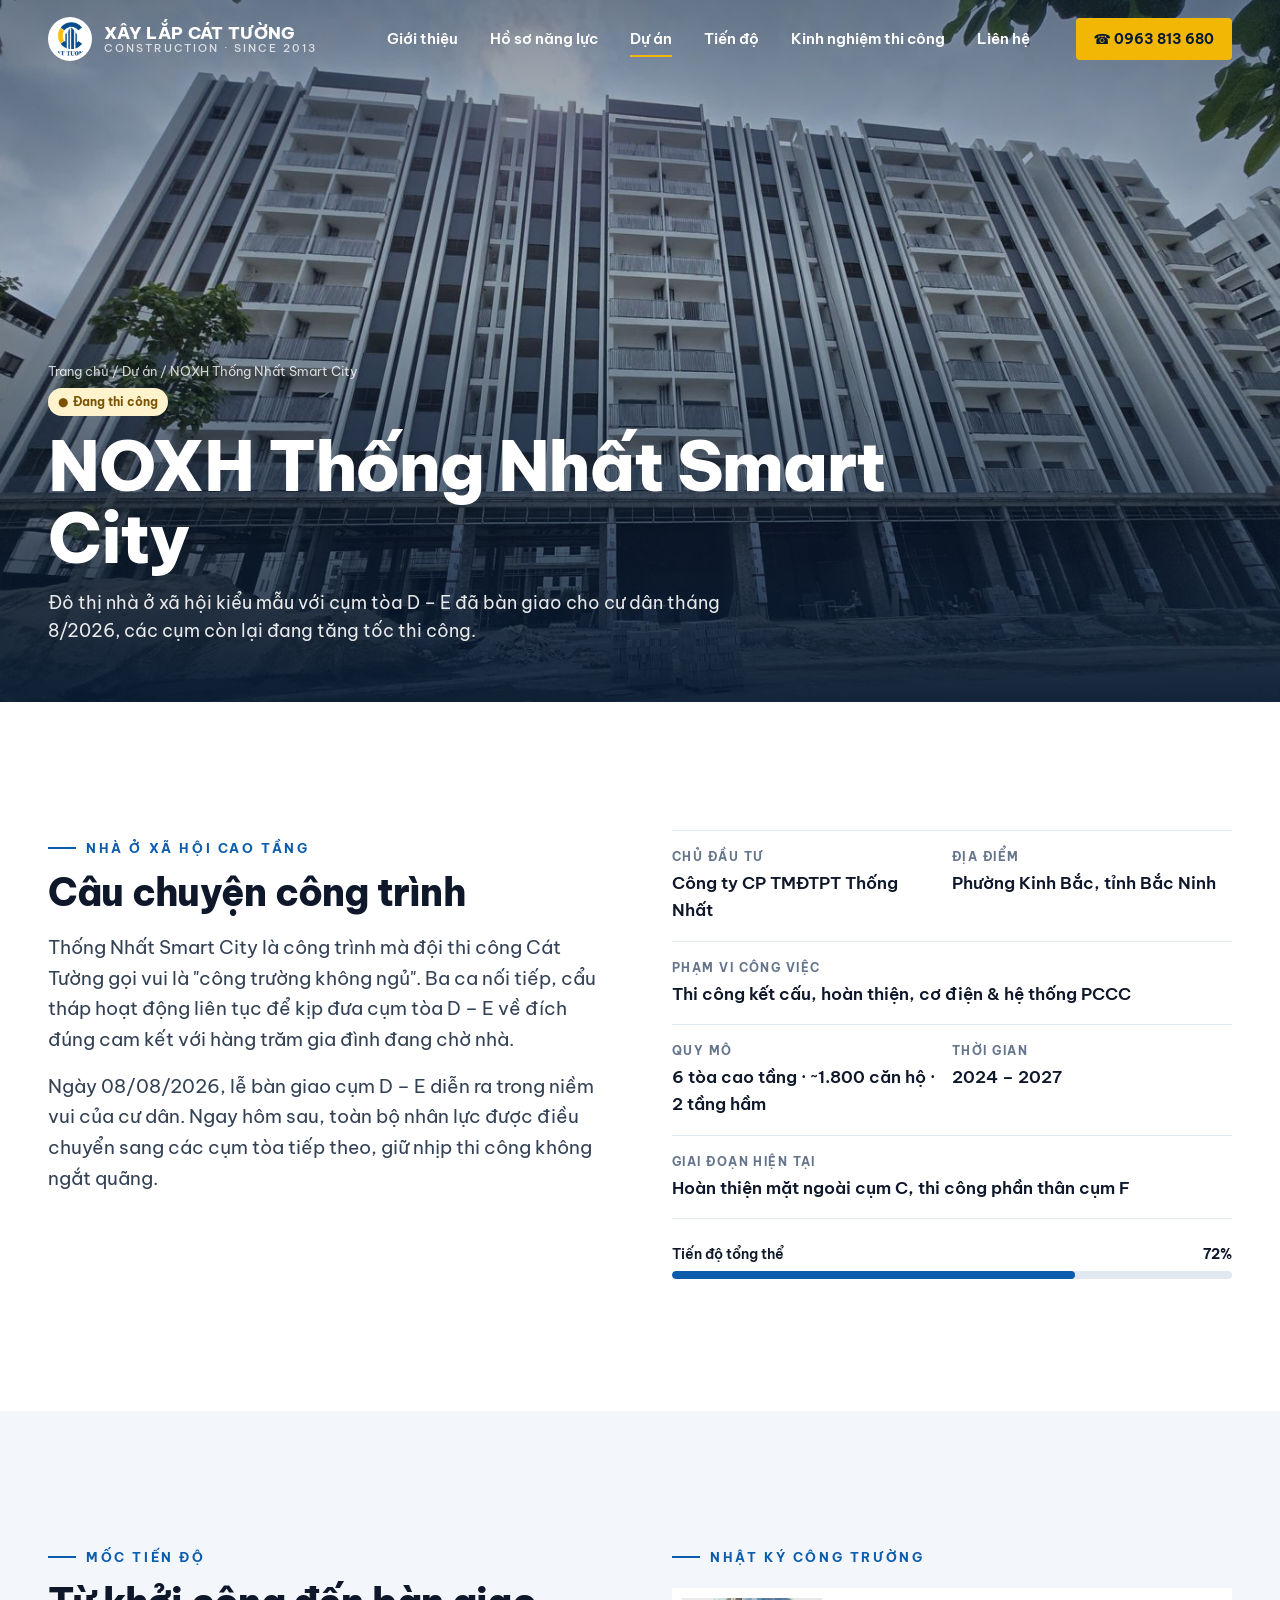
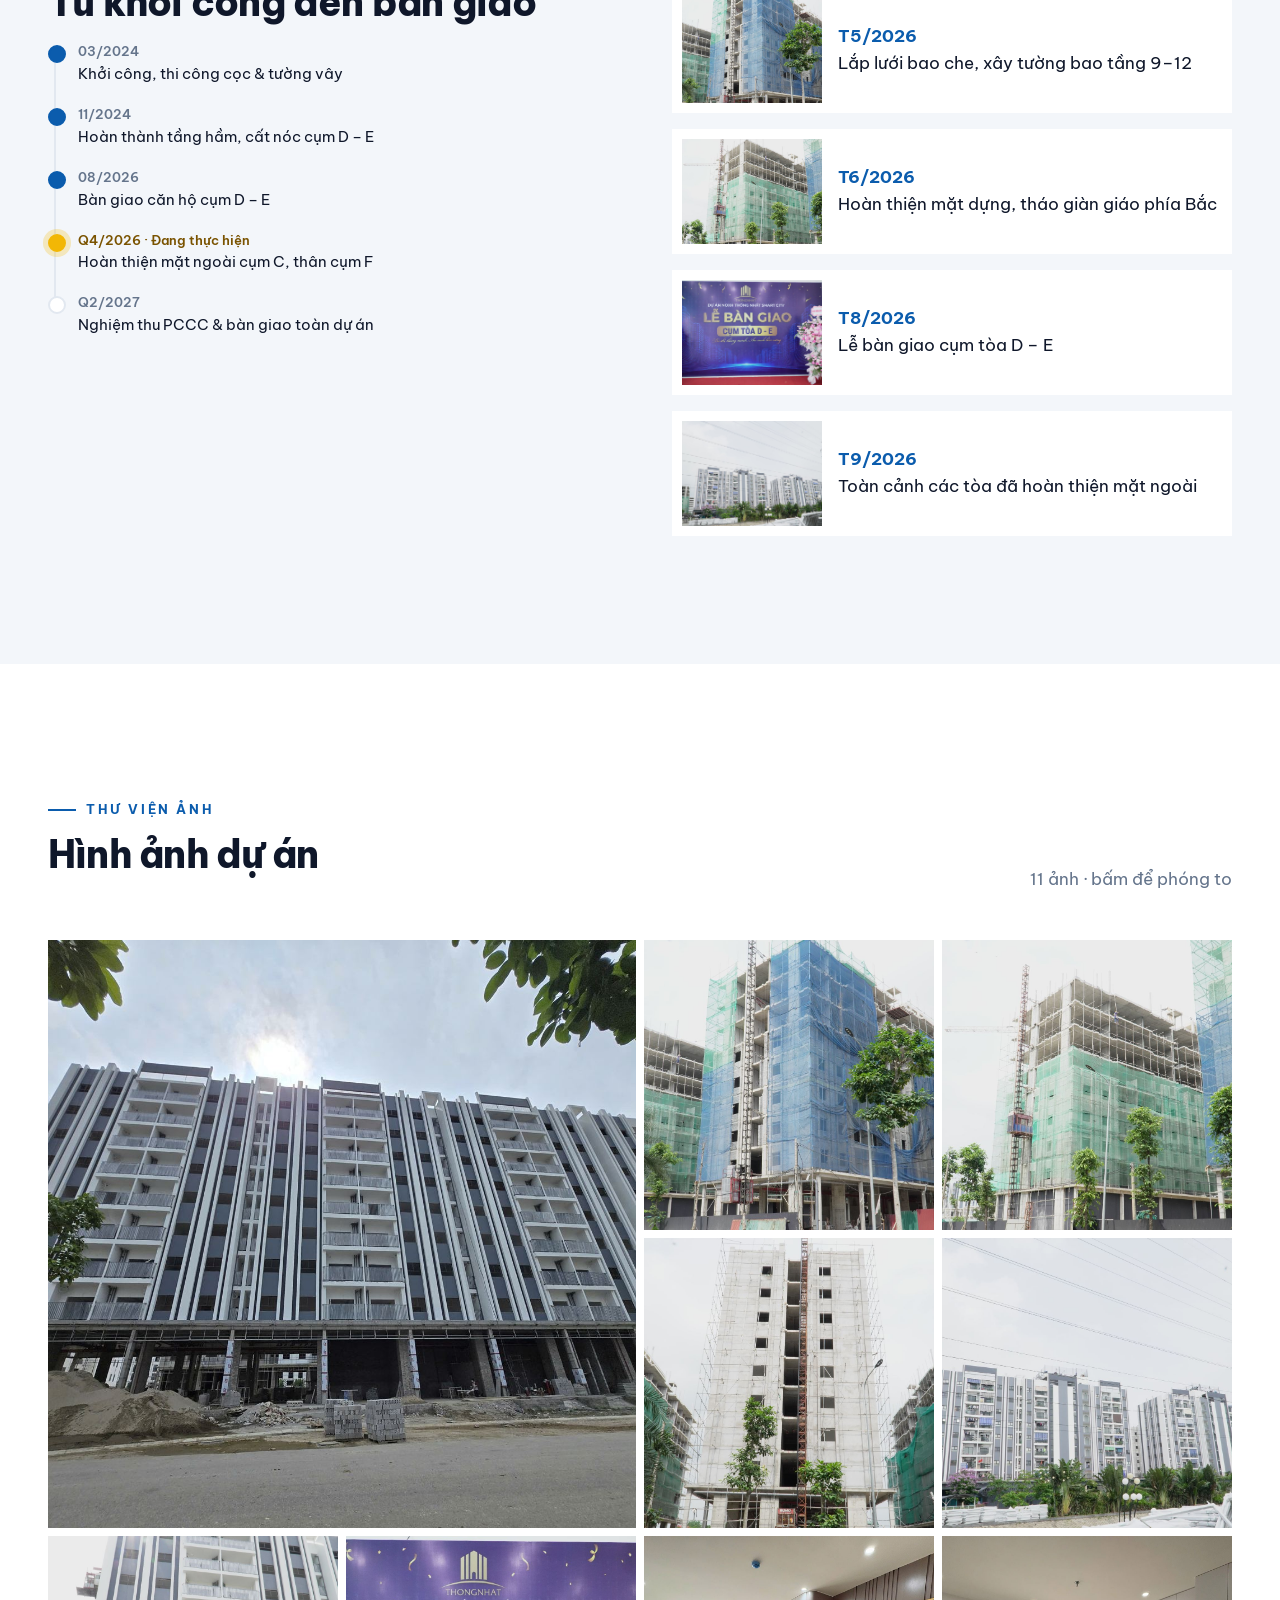
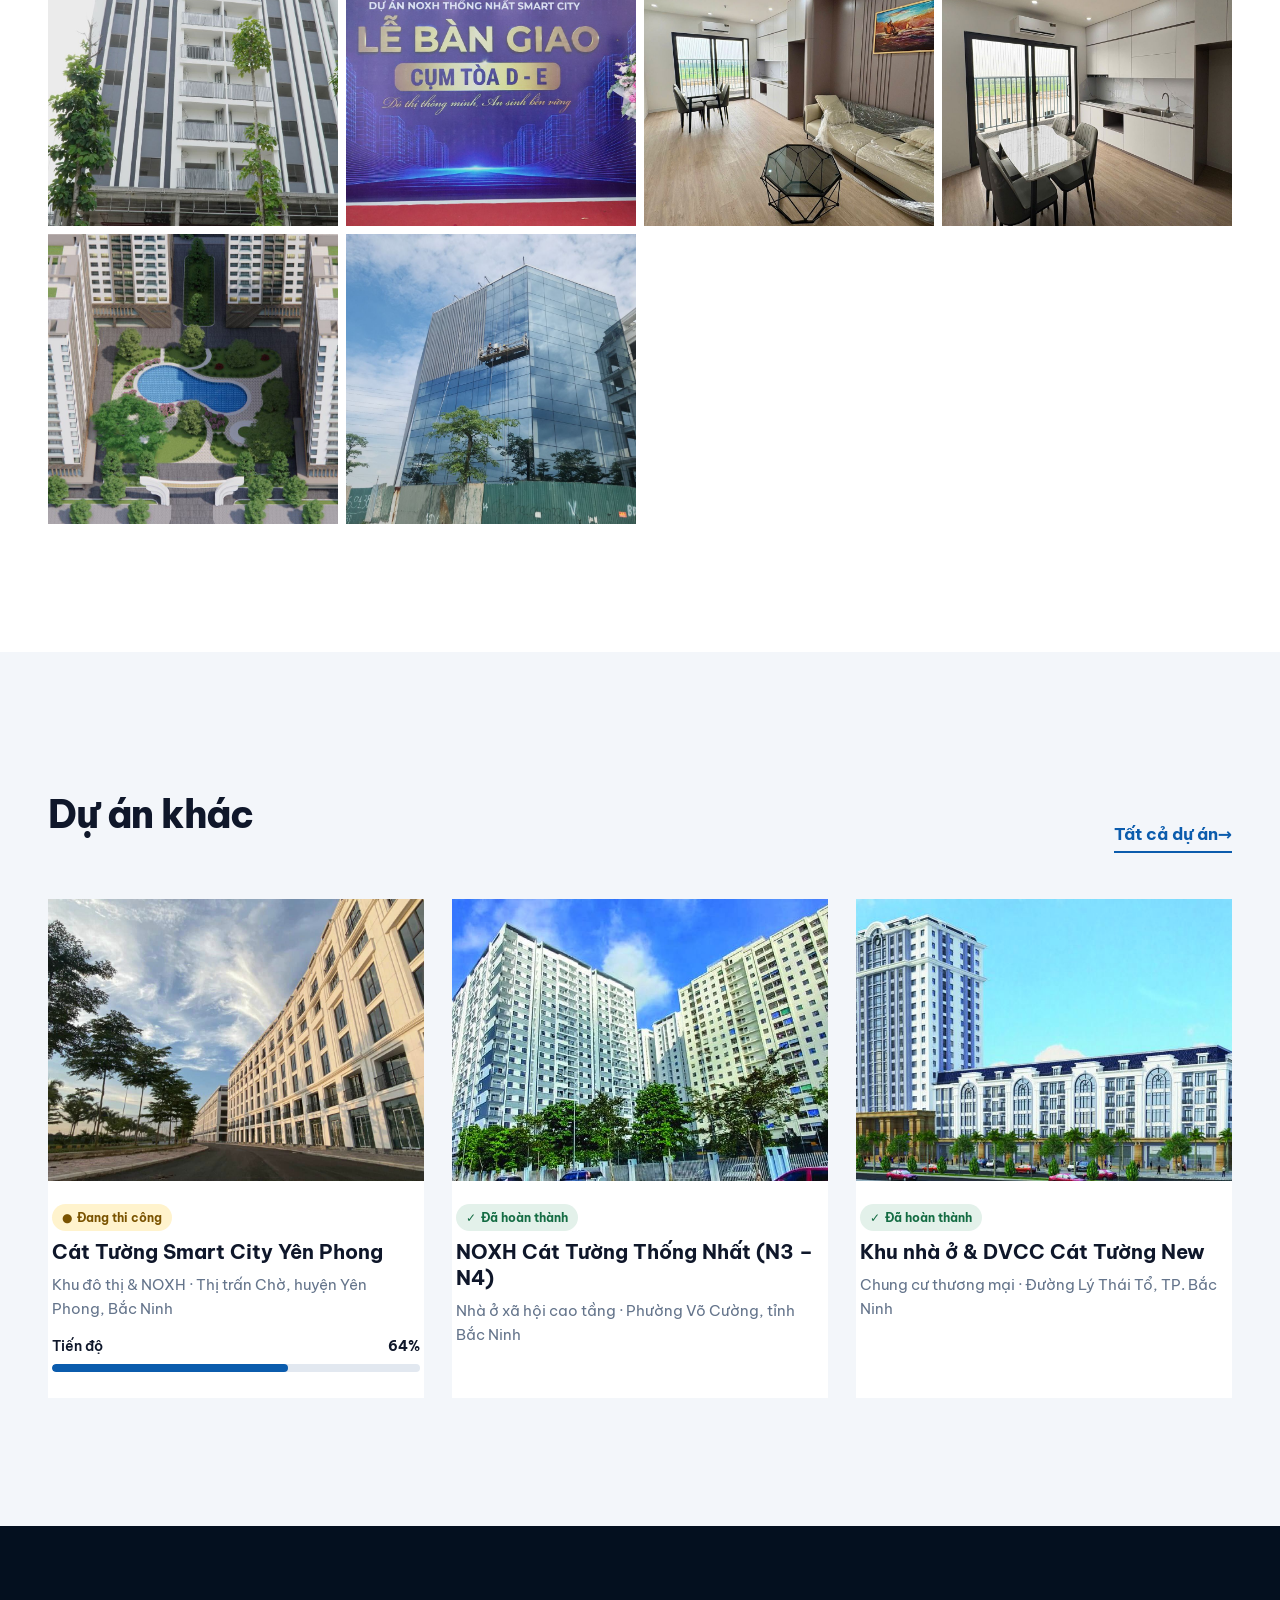
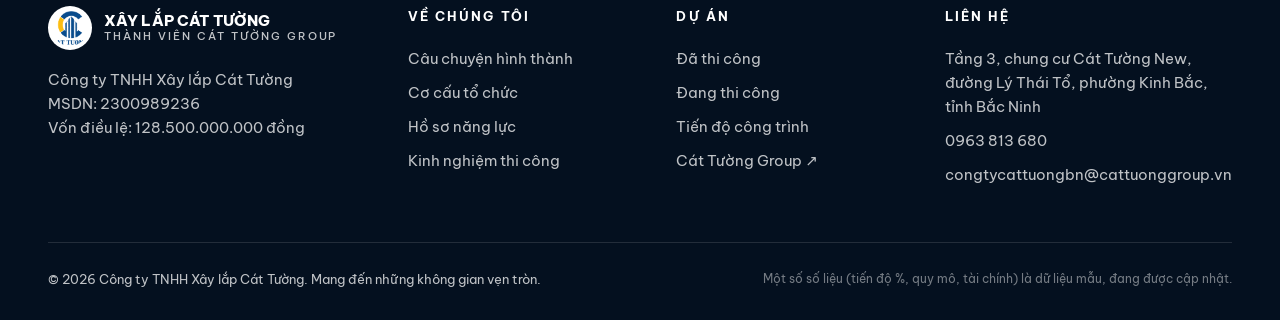
==== du-an-chi-tiet.html @ 7ea653e1 "Website Công ty TNHH Xây lắp Cát Tường – bản đầu (dữ liệu mẫu) Co-Authored-By: Claude Opus 5.5 <nore" ====
<!doctype html>
<html lang="vi">
<head>
<meta charset="utf-8"><meta name="viewport" content="width=device-width,initial-scale=1">
<title>Chi tiết dự án – Xây lắp Cát Tường</title>
<meta name="description" content="Thông tin chi tiết dự án do Công ty TNHH Xây lắp Cát Tường thi công.">
<link rel="icon" href="img/logo.png">
<link rel="preconnect" href="https://fonts.googleapis.com"><link rel="preconnect" href="https://fonts.gstatic.com" crossorigin>
<link href="https://fonts.googleapis.com/css2?family=Be+Vietnam+Pro:wght@400;500;600;700;800&display=swap" rel="stylesheet">
<link rel="stylesheet" href="assets/style.css">
</head>
<body data-page="du-an">
<main id="main"><div id="root"></div></main>
<script src="assets/data.js"></script>
<script src="assets/app.js"></script>
<script>
const id=new URLSearchParams(location.search).get('id'), P=CT.projects, p=P.find(x=>x.id===id)||P[0], I=ctImg, [sc,st]=ctStatus(p.status);
document.title=p.name+' – Xây lắp Cát Tường';
const msCls={done:'d',cur:'c',next:''};
const others=P.filter(x=>x.id!==p.id).slice(0,3);
document.getElementById('root').innerHTML=`
<section class="phero" style="min-height:78vh"><img src="${I(p.cover)}" alt="${p.name}"><div class="wrap">
  <div class="crumbs"><a href="index.html">Trang chủ</a> / <a href="du-an.html">Dự án</a> / ${p.name}</div>
  <span class="tag ${sc}">${st}</span>
  <h1>${p.name}</h1><p>${p.summary}</p></div></section>

<section class="sec"><div class="wrap grid2" style="align-items:start">
  <div class="rv">
    <span class="eyebrow" style="color:var(--blue)">${p.type}</span>
    <h2 class="h2" style="font-size:clamp(28px,3vw,42px)">Câu chuyện công trình</h2>
    ${p.story.map(s=>`<p class="lead" style="margin-bottom:16px">${s}</p>`).join('')}
  </div>
  <div class="rv">
    <dl class="facts">
      <div><dt>Chủ đầu tư</dt><dd>${p.owner}</dd></div>
      <div><dt>Địa điểm</dt><dd>${p.location}</dd></div>
      <div style="grid-column:1/-1"><dt>Phạm vi công việc</dt><dd>${p.scope}</dd></div>
      <div><dt>Quy mô</dt><dd>${p.scale}</dd></div>
      <div><dt>Thời gian</dt><dd>${p.time}</dd></div>
      <div style="grid-column:1/-1"><dt>Giai đoạn hiện tại</dt><dd>${p.phase}</dd></div>
    </dl>
    <div class="prog" style="margin-top:24px"><div class="prog-top"><span>Tiến độ tổng thể</span><b>${p.progress}%</b></div><div class="bar"><i data-w="${p.progress}"></i></div></div>
  </div>
</div></section>

<section class="sec soft"><div class="wrap grid2" style="align-items:start">
  <div class="rv"><span class="eyebrow" style="color:var(--blue)">Mốc tiến độ</span><h2 class="h2" style="font-size:clamp(28px,3vw,42px)">Từ khởi công đến bàn giao</h2>
    <ul class="ms">${p.milestones.map(([s,d,t])=>`<li class="${msCls[s]}"><b>${d}${s==='cur'?' · Đang thực hiện':''}</b>${t}</li>`).join('')}</ul></div>
  ${p.log?`<div class="rv"><span class="eyebrow" style="color:var(--blue)">Nhật ký công trường</span><div style="display:grid;gap:16px;margin-top:20px">${p.log.map(([d,im,t])=>`<a href="${I(im)}" data-lb="log" data-cap="${d} – ${t}" style="display:grid;grid-template-columns:140px 1fr;gap:16px;align-items:center;background:#fff;padding:10px"><img src="${I(im)}" alt="" loading="lazy" style="aspect-ratio:4/3;object-fit:cover"><span><b style="color:var(--blue)">${d}</b><br>${t}</span></a>`).join('')}</div></div>`:''}
</div></section>

<section class="sec"><div class="wrap">
  <div class="sec-head"><div><span class="eyebrow" style="color:var(--blue)">Thư viện ảnh</span><h2 class="h2" style="font-size:clamp(28px,3vw,42px)">Hình ảnh dự án</h2></div><span style="color:var(--muted)">${p.images.length} ảnh · bấm để phóng to</span></div>
  <div class="gal rv">${p.images.map((im,i)=>`<a class="${i===0?'w':''}" href="${I(im)}" data-lb="g" data-cap="${p.name}"><img src="${I(im)}" alt="" loading="lazy"></a>`).join('')}</div>
</div></section>

<section class="sec soft"><div class="wrap">
  <div class="sec-head"><h2 class="h2" style="font-size:clamp(28px,3vw,42px)">Dự án khác</h2><a class="link" href="du-an.html"><span class="arrow">Tất cả dự án</span></a></div>
  <div class="grid3">${others.map(ctCard).join('')}</div>
</div></section>`;
ctObserve();
</script>
</body>
</html>
---- assets/style.css ----
/* Cát Tường Xây lắp — giao diện tham khảo bố cục Bechtel */
:root{
  --navy:#071a33;--navy-2:#0c2a52;--blue:#0b5cad;--sky:#1d9bd1;--accent:#f2b705;
  --ink:#0f172a;--ink-2:#334155;--muted:#64748b;--line:#e2e8f0;--paper:#ffffff;--soft:#f3f6fa;
  --radius:4px;--max:1280px;--gut:clamp(16px,4vw,48px);
  --font:'Be Vietnam Pro',system-ui,-apple-system,'Segoe UI',Roboto,sans-serif;
}
*{box-sizing:border-box;margin:0;padding:0}
html{scroll-behavior:smooth}
body{font-family:var(--font);color:var(--ink);background:var(--paper);line-height:1.6;font-size:17px;-webkit-font-smoothing:antialiased;overflow-x:hidden}
img{max-width:100%;display:block}
a{color:inherit;text-decoration:none}
button{font:inherit;cursor:pointer;border:0;background:none;color:inherit}
.wrap{max-width:var(--max);margin:0 auto;padding:0 var(--gut)}
.skip{position:absolute;left:-999px;top:8px;background:var(--accent);padding:8px 14px;z-index:999}
.skip:focus{left:8px}

/* ---------- header ---------- */
.hdr{position:fixed;inset:0 0 auto 0;z-index:100;transition:background .3s,box-shadow .3s;color:#fff}
.hdr.solid,.hdr.light{background:var(--navy);box-shadow:0 2px 20px rgba(0,0,0,.25)}
.hdr-in{display:flex;align-items:center;gap:32px;height:78px}
.brand{display:flex;align-items:center;gap:12px;font-weight:800;letter-spacing:.02em;line-height:1.1}
.brand img{width:44px;height:44px;object-fit:contain;background:#fff;border-radius:50%;padding:4px}
.brand small{display:block;font-weight:500;font-size:11px;letter-spacing:.18em;opacity:.75;text-transform:uppercase}
.nav{display:flex;gap:4px;margin-left:auto;align-items:center}
.nav>li{list-style:none;position:relative}
.nav>li>a{display:block;padding:26px 14px;font-weight:600;font-size:15px;position:relative}
.nav>li>a::after{content:"";position:absolute;left:14px;right:14px;bottom:20px;height:2px;background:var(--accent);transform:scaleX(0);transition:transform .25s;transform-origin:left}
.nav>li:hover>a::after,.nav>li>a.on::after{transform:scaleX(1)}
.mega{position:absolute;top:100%;left:50%;transform:translateX(-50%) translateY(8px);width:560px;background:#fff;color:var(--ink);display:grid;grid-template-columns:200px 1fr;opacity:0;visibility:hidden;transition:.25s;box-shadow:0 20px 50px rgba(0,0,0,.25)}
.nav>li:hover .mega,.nav>li:focus-within .mega{opacity:1;visibility:visible;transform:translateX(-50%)}
.mega img{width:100%;height:100%;object-fit:cover;min-height:220px}
.mega ul{list-style:none;padding:22px 26px}
.mega li a{display:block;padding:8px 0;border-bottom:1px solid var(--line);font-size:15px;font-weight:500}
.mega li a:hover{color:var(--blue);padding-left:6px;transition:.2s}
.mega h4{font-size:12px;letter-spacing:.14em;text-transform:uppercase;color:var(--muted);margin-bottom:6px}
.hdr .cta{background:var(--accent);color:var(--navy);padding:10px 18px;font-weight:700;font-size:14px;border-radius:var(--radius)}
.burger{display:none;margin-left:auto;width:44px;height:44px;position:relative}
.burger span{position:absolute;left:10px;right:10px;height:2px;background:#fff;transition:.3s}
.burger span:nth-child(1){top:15px}.burger span:nth-child(2){top:21px}.burger span:nth-child(3){top:27px}
.menu-open .burger span:nth-child(1){top:21px;transform:rotate(45deg)}
.menu-open .burger span:nth-child(2){opacity:0}
.menu-open .burger span:nth-child(3){top:21px;transform:rotate(-45deg)}
@media (max-width:1040px){
  .burger{display:block}.hdr .cta{display:none}
  .nav{position:fixed;inset:78px 0 0 0;background:var(--navy);flex-direction:column;align-items:stretch;padding:12px var(--gut) 40px;overflow:auto;transform:translateX(100%);transition:transform .35s}
  .menu-open .nav{transform:none}
  .nav>li>a{padding:16px 0;font-size:20px;border-bottom:1px solid rgba(255,255,255,.12)}
  .nav>li>a::after{display:none}
  .mega{display:none}
}

/* ---------- hero ---------- */
.hero{position:relative;min-height:100svh;color:#fff;display:flex;align-items:flex-end;overflow:hidden;background:var(--navy)}
.hero-bg{position:absolute;inset:0}
.hero-bg img{width:100%;height:100%;object-fit:cover;animation:kb 26s ease-in-out infinite alternate}
@keyframes kb{from{transform:scale(1.02)}to{transform:scale(1.14) translate(-1.5%,-1%)}}
.hero::before{content:"";position:absolute;inset:0;z-index:1;background:linear-gradient(180deg,rgba(7,26,51,.55) 0%,rgba(7,26,51,.1) 35%,rgba(7,26,51,.85) 100%)}
@media (max-width:820px){.hero::before{background:linear-gradient(180deg,rgba(7,26,51,.7),rgba(7,26,51,.75) 40%,rgba(7,26,51,.95))}.cta-band::before{background:rgba(7,26,51,.85)}}
.hero-in{position:relative;z-index:2;padding-bottom:clamp(40px,8vh,90px);width:100%}
.eyebrow{font-size:13px;font-weight:700;letter-spacing:.2em;text-transform:uppercase;color:var(--accent);display:inline-flex;align-items:center;gap:10px}
.eyebrow::before{content:"";width:28px;height:2px;background:currentColor}
.hero h1{font-size:clamp(38px,6.4vw,92px);line-height:1.02;font-weight:800;letter-spacing:-.02em;max-width:15ch;margin:18px 0 22px}
.hero p.lead{font-size:clamp(17px,1.6vw,21px);max-width:58ch;opacity:.92}
.btns{display:flex;gap:14px;flex-wrap:wrap;margin-top:30px}
.btn{display:inline-flex;align-items:center;gap:10px;padding:15px 26px;font-weight:700;font-size:15px;border-radius:var(--radius);transition:.25s;border:2px solid transparent}
.btn-p{background:var(--accent);color:var(--navy)}
.btn-p:hover{background:#fff}
.btn-o{border-color:rgba(255,255,255,.7);color:#fff}
.btn-o:hover{background:#fff;color:var(--navy)}
.btn-d{background:var(--navy);color:#fff}
.btn-d:hover{background:var(--blue)}
.arrow::after{content:"→";transition:transform .25s}
.btn:hover .arrow::after,a:hover>.arrow::after{transform:translateX(4px)}
.hero-news{display:grid;grid-template-columns:repeat(3,1fr);gap:1px;margin-top:clamp(36px,6vh,70px);background:rgba(255,255,255,.18)}
.hero-news a{background:rgba(7,26,51,.55);backdrop-filter:blur(6px);padding:18px 22px;display:block;transition:.25s}
.hero-news a:hover{background:rgba(11,92,173,.85)}
.hero-news small{font-size:12px;letter-spacing:.12em;text-transform:uppercase;color:var(--accent);font-weight:700}
.hero-news span{display:block;font-weight:600;margin-top:6px;line-height:1.35}
@media (max-width:820px){.hero-news{grid-template-columns:1fr}.hero-news a:nth-child(n+2){display:none}}

/* page hero (inner pages) */
.phero{position:relative;color:#fff;min-height:62vh;display:flex;align-items:flex-end;background:var(--navy);overflow:hidden}
.phero img{position:absolute;inset:0;width:100%;height:100%;object-fit:cover}
.phero::before{content:"";position:absolute;inset:0;z-index:1;background:linear-gradient(180deg,rgba(7,26,51,.5),rgba(7,26,51,.15) 40%,rgba(7,26,51,.9))}
.phero .wrap{position:relative;z-index:2;padding-top:120px;padding-bottom:56px;width:100%}
.phero h1{font-size:clamp(36px,5.4vw,76px);line-height:1.05;font-weight:800;letter-spacing:-.02em;margin:14px 0;max-width:18ch}
.phero p{max-width:62ch;font-size:clamp(16px,1.4vw,19px);opacity:.9}
.crumbs{font-size:13px;opacity:.8;margin-bottom:6px}.crumbs a:hover{text-decoration:underline}

/* ---------- sections ---------- */
.sec{padding:clamp(64px,10vw,130px) 0}
.sec.soft{background:var(--soft)}
.sec.dark{background:var(--navy);color:#fff}
.sec.blue{background:var(--blue);color:#fff}
.h2{font-size:clamp(30px,4vw,56px);line-height:1.08;font-weight:800;letter-spacing:-.02em;margin:14px 0 18px;max-width:20ch}
.h3{font-size:clamp(22px,2.2vw,30px);font-weight:700;line-height:1.2;margin-bottom:12px}
.lead{font-size:clamp(17px,1.5vw,20px);color:var(--ink-2);max-width:65ch}
.dark .lead,.blue .lead{color:rgba(255,255,255,.85)}
.sec-head{display:flex;justify-content:space-between;align-items:flex-end;gap:30px;margin-bottom:46px;flex-wrap:wrap}
.link{font-weight:700;color:var(--blue);display:inline-flex;gap:8px;align-items:center;border-bottom:2px solid currentColor;padding-bottom:3px}
.dark .link,.blue .link{color:var(--accent)}
.grid2{display:grid;grid-template-columns:1fr 1fr;gap:clamp(30px,5vw,80px);align-items:center}
.grid3{display:grid;grid-template-columns:repeat(3,1fr);gap:28px}
.grid4{display:grid;grid-template-columns:repeat(4,1fr);gap:24px}
@media (max-width:900px){.grid2,.grid3{grid-template-columns:1fr}.grid4{grid-template-columns:1fr 1fr}}
@media (max-width:520px){.grid4{grid-template-columns:1fr}}

/* statement band */
.statement{font-size:clamp(28px,4.4vw,64px);font-weight:800;line-height:1.08;letter-spacing:-.02em;max-width:22ch}
.statement em{font-style:normal;color:var(--accent)}

/* stats */
.stats{display:grid;grid-template-columns:repeat(5,1fr);border-top:1px solid rgba(255,255,255,.2);margin-top:60px}
.stat{padding:28px 20px 0 0;border-right:1px solid rgba(255,255,255,.2)}
.stat:last-child{border-right:0}
.stat b{display:block;font-size:clamp(34px,4vw,58px);font-weight:800;line-height:1;letter-spacing:-.02em}
.stat b sup{font-size:.45em;color:var(--accent);margin-left:2px}
.stat>span{display:block;margin-top:10px;font-size:14px;opacity:.8;max-width:20ch}
.sec:not(.dark):not(.blue) .stats{border-color:var(--line)}
.sec:not(.dark):not(.blue) .stat{border-color:var(--line)}
@media (max-width:900px){.stats{grid-template-columns:1fr 1fr}.stat{border-right:0;border-bottom:1px solid rgba(255,255,255,.15);padding-bottom:22px}}

/* cards */
.card{display:block;background:#fff;position:relative;overflow:hidden;group:1}
.card .ph{aspect-ratio:4/3;overflow:hidden;background:#dfe6ee}
.card .ph img{width:100%;height:100%;object-fit:cover;transition:transform .7s}
.card:hover .ph img{transform:scale(1.06)}
.card .bd{padding:22px 4px}
.card small{font-size:12px;letter-spacing:.14em;text-transform:uppercase;color:var(--blue);font-weight:700}
.card h3{font-size:20px;line-height:1.3;margin:8px 0;font-weight:700}
.card p{color:var(--muted);font-size:15px}
.tag{display:inline-block;font-size:12px;font-weight:700;padding:4px 10px;border-radius:999px;background:var(--soft);color:var(--ink-2)}
.tag.done{background:#e3f1ea;color:#146c43}
.tag.run{background:#fff3cd;color:#7a5300}
.tag.plan{background:#e6eefb;color:#1d4f91}
.tag::before{margin-right:5px}
.tag.done::before{content:"✓"}.tag.run::before{content:"●"}.tag.plan::before{content:"◷"}

/* featured posts (bechtel style) */
.posts{display:grid;grid-template-columns:2fr 1fr 1fr;grid-template-rows:auto auto;gap:24px}
.posts .card:first-child{grid-row:span 2}
.posts .card:first-child .ph{aspect-ratio:auto;height:calc(100% - 150px);min-height:340px}
.posts .card:first-child h3{font-size:clamp(22px,2.4vw,32px)}
@media (max-width:900px){.posts{grid-template-columns:1fr}.posts .card:first-child{grid-row:auto}.posts .card:first-child .ph{height:auto;aspect-ratio:4/3;min-height:0}}

/* services tiles */
.tiles{display:grid;grid-template-columns:repeat(4,1fr);gap:2px;background:var(--navy)}
.tile{position:relative;aspect-ratio:3/4;overflow:hidden;color:#fff;display:flex;align-items:flex-end}
.tile img{position:absolute;inset:0;width:100%;height:100%;object-fit:cover;transition:transform .8s}
.tile::before{content:"";position:absolute;inset:0;z-index:1;background:linear-gradient(180deg,transparent 30%,rgba(7,26,51,.92))}
.tile:hover img{transform:scale(1.08)}
.tile .t{position:relative;z-index:2;padding:26px}
.tile .n{font-size:13px;color:var(--accent);font-weight:700;letter-spacing:.14em}
.tile h3{font-size:22px;line-height:1.2;margin:6px 0 8px}
.tile p{font-size:14px;opacity:0;max-height:0;transition:.4s;overflow:hidden}
.tile:hover p{opacity:.9;max-height:120px}
@media (max-width:900px){.tiles{grid-template-columns:1fr 1fr}.tile p{opacity:.9;max-height:none}}
@media (max-width:520px){.tiles{grid-template-columns:1fr}.tile{aspect-ratio:4/3}}

/* carousel */
.car{position:relative}
.car-track{display:flex;gap:24px;overflow-x:auto;scroll-snap-type:x mandatory;scrollbar-width:none;padding-bottom:6px}
.car-track::-webkit-scrollbar{display:none}
.car-track>*{flex:0 0 min(420px,82vw);scroll-snap-align:start}
.car-ctl{display:flex;align-items:center;gap:16px}
.car-ctl button{width:48px;height:48px;border:1px solid currentColor;border-radius:50%;font-size:20px;transition:.2s}
.car-ctl button:hover{background:var(--accent);border-color:var(--accent);color:var(--navy)}
.car-count{font-variant-numeric:tabular-nums;font-weight:700;letter-spacing:.06em;min-width:90px}
.dark .card{background:transparent;color:#fff}
.dark .card p{color:rgba(255,255,255,.7)}
.dark .card small{color:var(--accent)}

/* timeline (legacy) */
.tl-years{display:flex;gap:6px;flex-wrap:wrap;margin-bottom:34px;border-bottom:1px solid rgba(255,255,255,.2)}
.tl-years button{padding:12px 18px;font-weight:700;font-size:18px;opacity:.55;border-bottom:3px solid transparent;margin-bottom:-1px}
.tl-years button.on{opacity:1;border-color:var(--accent);color:var(--accent)}
.tl-pane{display:none;grid-template-columns:1.1fr 1fr;gap:50px;align-items:center}
.tl-pane.on{display:grid;animation:fade .5s}
.tl-pane img{width:100%;aspect-ratio:16/10;object-fit:cover}
.tl-pane .yr{font-size:clamp(60px,9vw,130px);font-weight:800;line-height:.9;color:transparent;-webkit-text-stroke:2px var(--accent)}
@keyframes fade{from{opacity:0;transform:translateY(12px)}to{opacity:1;transform:none}}
@media (max-width:900px){.tl-pane{grid-template-columns:1fr;gap:24px}}

/* progress */
.prog{margin:14px 0 4px}
.prog-top{display:flex;justify-content:space-between;font-size:14px;font-weight:600;margin-bottom:6px}
.prog-top b{font-variant-numeric:tabular-nums}
.bar{height:8px;background:var(--line);border-radius:4px;overflow:hidden}
.bar i{display:block;height:100%;width:0;background:var(--blue);border-radius:4px;transition:width 1.4s cubic-bezier(.2,.8,.2,1)}
.dark .bar{background:rgba(255,255,255,.18)}.dark .bar i{background:var(--accent)}
.pcard{display:grid;grid-template-columns:300px 1fr;gap:0;background:#fff;border:1px solid var(--line);margin-bottom:26px;overflow:hidden}
.pcard>img{width:100%;height:100%;object-fit:cover;min-height:240px}
.pcard .bd{padding:26px 30px}
@media (max-width:760px){.pcard{grid-template-columns:1fr}}

/* story chapters */
.chap{display:grid;grid-template-columns:220px 1fr;gap:clamp(24px,5vw,70px);padding:clamp(50px,7vw,90px) 0;border-top:1px solid var(--line)}
.chap .side{position:sticky;top:110px;align-self:start}
.chap .side .yr{font-size:clamp(54px,6vw,88px);font-weight:800;line-height:.9;color:var(--blue);letter-spacing:-.03em}
.chap .side .no{font-size:13px;font-weight:700;letter-spacing:.18em;text-transform:uppercase;color:var(--muted)}
.chap h2{font-size:clamp(26px,3vw,42px);line-height:1.15;font-weight:800;letter-spacing:-.01em;margin-bottom:20px}
.chap p{color:var(--ink-2);margin-bottom:16px;max-width:68ch}
.chap .dropcap::first-letter{float:left;font-size:4.2em;line-height:.85;font-weight:800;color:var(--blue);margin:6px 12px 0 0}
.chap figure{margin:30px 0}
.chap figure img{width:100%;max-height:560px;object-fit:cover}
.chap figcaption{font-size:14px;color:var(--muted);margin-top:10px;padding-left:12px;border-left:3px solid var(--accent)}
.duo{display:grid;grid-template-columns:1fr 1fr;gap:12px}
.duo img{aspect-ratio:4/3;object-fit:cover;width:100%}
blockquote.q{font-size:clamp(20px,2.2vw,28px);font-weight:600;line-height:1.4;border-left:4px solid var(--accent);padding:6px 0 6px 24px;margin:28px 0;color:var(--navy)}
blockquote.q cite{display:block;font-size:14px;font-style:normal;color:var(--muted);margin-top:10px;font-weight:500}
@media (max-width:820px){.chap{grid-template-columns:1fr}.chap .side{position:static}.duo{grid-template-columns:1fr}}

/* org chart */
.org{display:flex;flex-direction:column;align-items:center;gap:0}
.org .node{background:#fff;border:1px solid var(--line);border-top:4px solid var(--blue);padding:16px 18px;text-align:center;max-width:300px;box-shadow:0 6px 18px rgba(15,23,42,.06)}
.org .node b{display:block;font-size:15px;letter-spacing:.04em;text-transform:uppercase}
.org .node span{display:block;font-size:13px;color:var(--muted);margin-top:6px;line-height:1.45}
.org .node.top{border-top-color:var(--accent);background:var(--navy);color:#fff}
.org .node.top span{color:rgba(255,255,255,.75)}
.org .vl{width:2px;height:28px;background:var(--line)}
.org .row{display:grid;grid-template-columns:repeat(4,1fr);gap:16px;position:relative;padding-top:28px;width:100%}
.org .row::before{content:"";position:absolute;top:0;left:12.5%;right:12.5%;height:2px;background:var(--line)}
.org .row .node{max-width:none;position:relative}
.org .row .node::before{content:"";position:absolute;top:-30px;left:50%;width:2px;height:26px;background:var(--line)}
.org .row2{grid-template-columns:repeat(2,1fr);max-width:560px}
.org .row2::before{left:25%;right:25%}
@media (max-width:820px){.org .row{grid-template-columns:1fr 1fr}.org .row::before{display:none}.org .row .node::before{display:none}}

/* tables */
.tbl-wrap{overflow-x:auto;border:1px solid var(--line);background:#fff}
table.tbl{width:100%;border-collapse:collapse;font-size:15px;min-width:720px}
.tbl th{background:var(--navy);color:#fff;text-align:left;font-weight:600;padding:14px 16px;font-size:13px;letter-spacing:.04em;text-transform:uppercase;position:sticky;top:0}
.tbl td{padding:13px 16px;border-bottom:1px solid var(--line);vertical-align:top}
.tbl tr:nth-child(even) td{background:#fafbfd}
.tbl tr:hover td{background:#eef5fc}
.tbl .num{text-align:right;font-variant-numeric:tabular-nums}

/* tabs / subnav */
.subnav{position:sticky;top:78px;z-index:50;background:#fff;border-bottom:1px solid var(--line)}
.subnav .wrap{display:flex;gap:4px;overflow-x:auto;scrollbar-width:none}
.subnav a{padding:18px 16px;font-weight:600;font-size:15px;white-space:nowrap;color:var(--muted);border-bottom:3px solid transparent}
.subnav a.on,.subnav a:hover{color:var(--navy);border-color:var(--accent)}

/* docs */
.docs{display:grid;grid-template-columns:repeat(4,1fr);gap:20px}
.doc{background:#fff;border:1px solid var(--line);padding:14px;cursor:zoom-in;transition:.25s}
.doc:hover{box-shadow:0 14px 30px rgba(15,23,42,.12);transform:translateY(-4px)}
.doc img{aspect-ratio:3/4;object-fit:cover;object-position:top;width:100%;background:#f6f6f6}
.doc b{display:block;font-size:15px;margin-top:12px;line-height:1.35}
.doc span{font-size:13px;color:var(--muted)}
@media (max-width:900px){.docs{grid-template-columns:1fr 1fr}}

/* filter chips */
.chips{display:flex;gap:10px;flex-wrap:wrap;margin-bottom:36px}
.chip{padding:10px 18px;border:1px solid var(--line);border-radius:999px;font-weight:600;font-size:14px;background:#fff;transition:.2s}
.chip.on,.chip:hover{background:var(--navy);color:#fff;border-color:var(--navy)}
.chip i{font-style:normal;opacity:.6;margin-left:6px}

/* steps */
.steps{counter-reset:s;display:grid;grid-template-columns:repeat(4,1fr);gap:2px;background:var(--line);border:1px solid var(--line)}
.step{background:#fff;padding:28px 24px;position:relative;counter-increment:s}
.step::before{content:counter(s,decimal-leading-zero);font-size:44px;font-weight:800;color:var(--soft);-webkit-text-stroke:1px var(--blue);line-height:1;display:block;margin-bottom:14px}
.step h3{font-size:18px;margin-bottom:8px}
.step p{font-size:14px;color:var(--muted)}
@media (max-width:900px){.steps{grid-template-columns:1fr 1fr}}
@media (max-width:520px){.steps{grid-template-columns:1fr}}

/* milestone timeline (progress) */
.ms{list-style:none;position:relative;margin-top:18px}
.ms li{position:relative;padding:0 0 18px 30px;font-size:15px}
.ms li::before{content:"";position:absolute;left:6px;top:8px;bottom:-8px;width:2px;background:var(--line)}
.ms li:last-child::before{display:none}
.ms li::after{content:"";position:absolute;left:0;top:4px;width:14px;height:14px;border-radius:50%;background:#fff;border:2px solid var(--line)}
.ms li.d::after{background:var(--blue);border-color:var(--blue)}
.ms li.c::after{background:var(--accent);border-color:var(--accent);box-shadow:0 0 0 5px rgba(242,183,5,.25)}
.ms li b{display:block;font-size:13px;color:var(--muted);font-weight:600}
.ms li.c b{color:#7a5300}

/* gallery + lightbox */
.gal{display:grid;grid-template-columns:repeat(4,1fr);gap:8px}
.gal a{display:block;aspect-ratio:1;overflow:hidden;cursor:zoom-in}
.gal a img{width:100%;height:100%;object-fit:cover;transition:transform .5s}
.gal a:hover img{transform:scale(1.07)}
.gal a.w{grid-column:span 2;grid-row:span 2}
@media (max-width:700px){.gal{grid-template-columns:1fr 1fr}}
.lb{position:fixed;inset:0;background:rgba(3,10,20,.94);z-index:300;display:none;align-items:center;justify-content:center;padding:60px 16px}
.lb.on{display:flex}
.lb img{max-width:100%;max-height:100%;object-fit:contain}
.lb p{position:absolute;bottom:18px;left:0;right:0;text-align:center;color:#fff;font-size:15px;padding:0 16px}
.lb button{position:absolute;color:#fff;font-size:34px;width:56px;height:56px}
.lb .x{top:10px;right:10px}.lb .pv{left:6px;top:50%;transform:translateY(-50%)}.lb .nx{right:6px;top:50%;transform:translateY(-50%)}

/* facts */
.facts{display:grid;grid-template-columns:1fr 1fr;border-top:1px solid var(--line)}
.facts div{padding:16px 0;border-bottom:1px solid var(--line);padding-right:16px}
.facts dt{font-size:12px;letter-spacing:.12em;text-transform:uppercase;color:var(--muted);font-weight:700}
.facts dd{font-weight:600;margin-top:4px}

/* accordion */
.acc details{border-bottom:1px solid var(--line)}
.acc summary{list-style:none;padding:22px 40px 22px 0;font-weight:700;font-size:18px;cursor:pointer;position:relative}
.acc summary::-webkit-details-marker{display:none}
.acc summary::after{content:"+";position:absolute;right:6px;top:16px;font-size:28px;font-weight:400;color:var(--blue);transition:.3s}
.acc details[open] summary::after{transform:rotate(45deg)}
.acc details p{padding:0 0 22px;color:var(--ink-2);max-width:75ch}

/* form */
.form{display:grid;grid-template-columns:1fr 1fr;gap:16px}
.form .f{display:flex;flex-direction:column;gap:6px}
.form .f.full{grid-column:1/-1}
.form label{font-size:13px;font-weight:700;letter-spacing:.06em;text-transform:uppercase;color:var(--muted)}
.form input,.form select,.form textarea{font:inherit;padding:14px 16px;border:1px solid var(--line);border-radius:var(--radius);background:#fff;color:var(--ink)}
.form input:focus,.form select:focus,.form textarea:focus{outline:2px solid var(--blue);border-color:var(--blue)}
@media (max-width:640px){.form{grid-template-columns:1fr}}

/* footer */
.ftr{background:#04101f;color:rgba(255,255,255,.75);padding:80px 0 30px;font-size:15px}
.ftr-top{display:grid;grid-template-columns:1.4fr 1fr 1fr 1fr;gap:40px;padding-bottom:50px;border-bottom:1px solid rgba(255,255,255,.12)}
.ftr h4{color:#fff;font-size:13px;letter-spacing:.16em;text-transform:uppercase;margin-bottom:16px}
.ftr ul{list-style:none}.ftr li{padding:5px 0}
.ftr a:hover{color:var(--accent)}
.ftr .brand{color:#fff;margin-bottom:18px}
.ftr-bot{display:flex;justify-content:space-between;gap:20px;flex-wrap:wrap;padding-top:26px;font-size:13px}
.note{font-size:12px;opacity:.6}
@media (max-width:900px){.ftr-top{grid-template-columns:1fr 1fr}}
@media (max-width:520px){.ftr-top{grid-template-columns:1fr}}

/* reveal */
.rv{opacity:0;transform:translateY(28px);transition:opacity .8s ease,transform .8s ease}
.rv.in{opacity:1;transform:none}
@media (prefers-reduced-motion:reduce){.rv{opacity:1;transform:none;transition:none}.hero-bg img{animation:none}html{scroll-behavior:auto}}

.cta-band{position:relative;color:#fff;overflow:hidden}
.cta-band img{position:absolute;inset:0;width:100%;height:100%;object-fit:cover}
.cta-band::before{content:"";position:absolute;inset:0;background:linear-gradient(90deg,rgba(7,26,51,.95) 20%,rgba(7,26,51,.4));z-index:1}
.cta-band .wrap{position:relative;z-index:2}
.badge-sample{display:inline-block;font-size:12px;font-weight:700;background:#fff3cd;color:#7a5300;padding:3px 10px;border-radius:999px;vertical-align:middle}
.pill-list{display:flex;flex-wrap:wrap;gap:8px;margin-top:14px}
.pill-list span{font-size:13px;padding:6px 12px;border:1px solid var(--line);border-radius:999px;background:#fff}
.icon-row{display:grid;grid-template-columns:repeat(3,1fr);gap:30px}
.icon-row .ic{width:52px;height:52px;border-radius:50%;background:var(--soft);display:grid;place-items:center;font-size:24px;margin-bottom:16px}
.dark .icon-row .ic{background:rgba(255,255,255,.08)}
.icon-row h3{font-size:19px;margin-bottom:8px}
.icon-row p{font-size:15px;color:var(--muted)}
.dark .icon-row p{color:rgba(255,255,255,.7)}
@media (max-width:820px){.icon-row{grid-template-columns:1fr}}
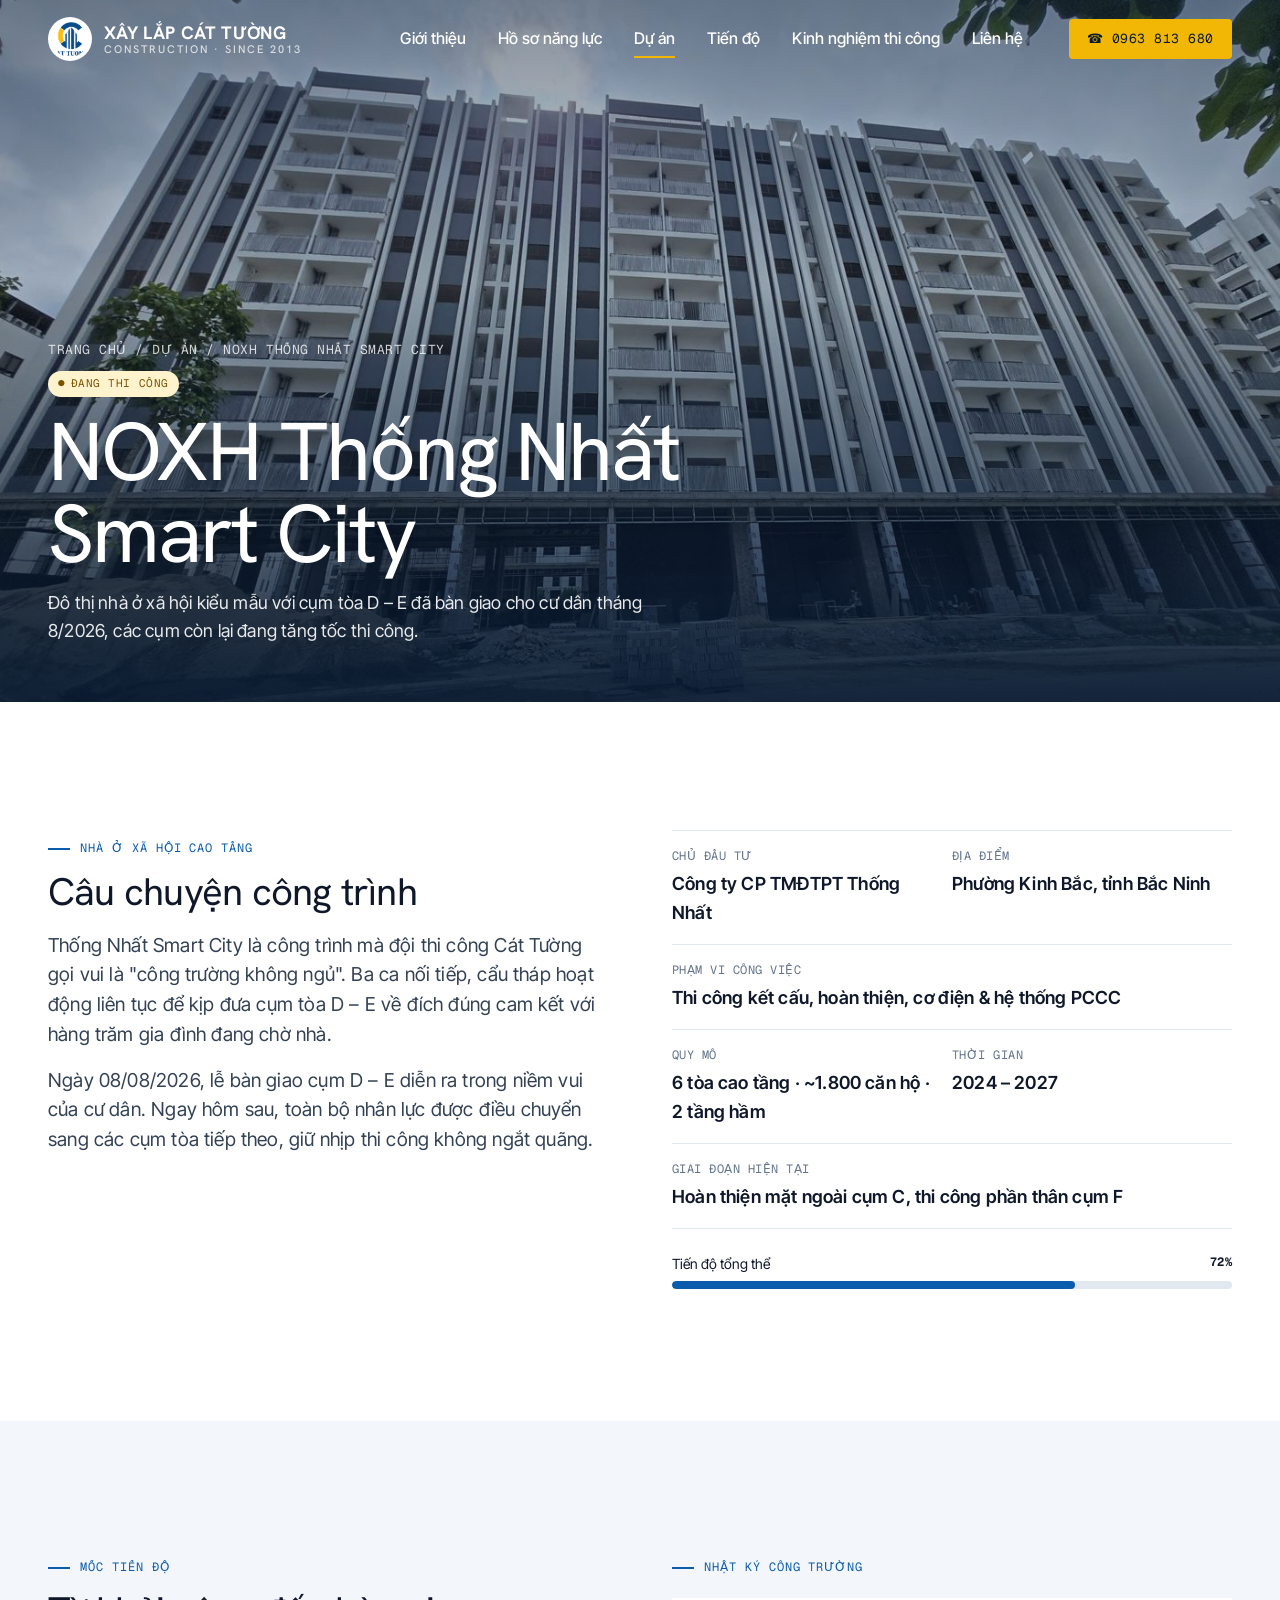
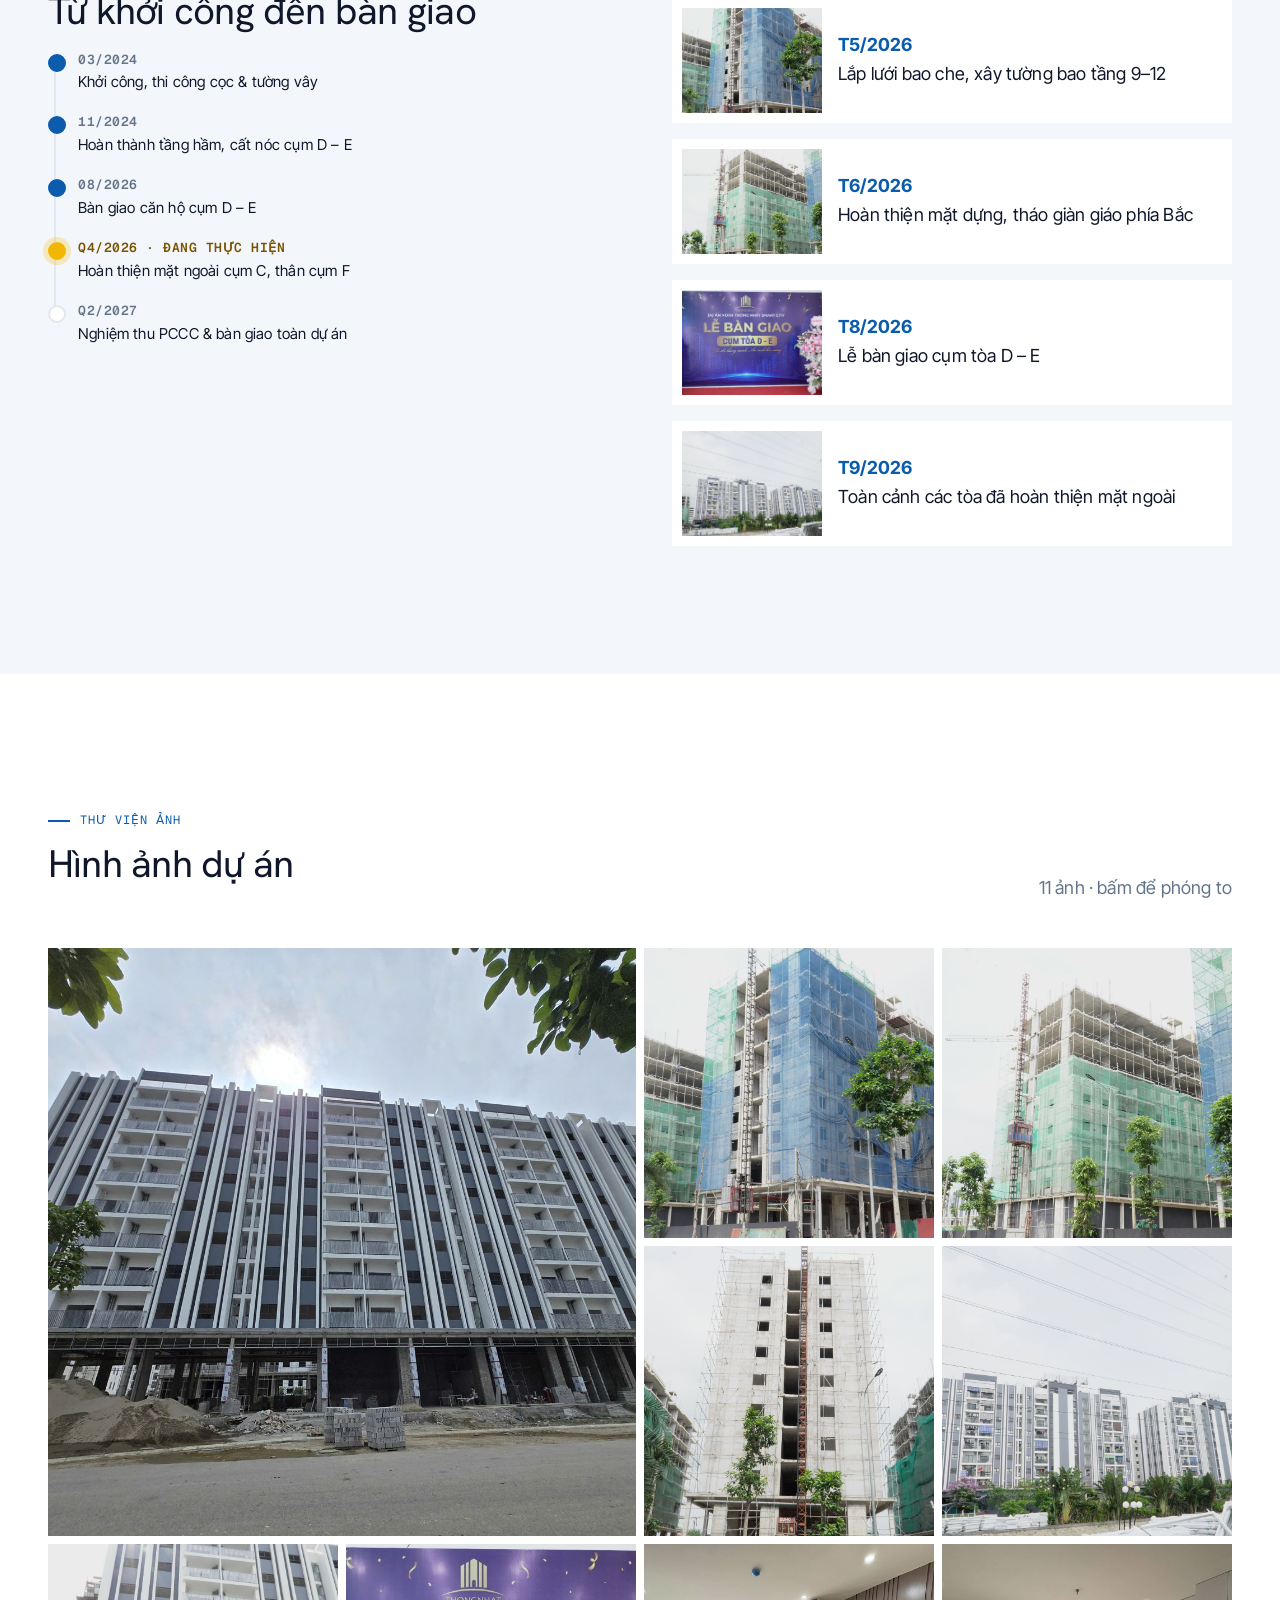
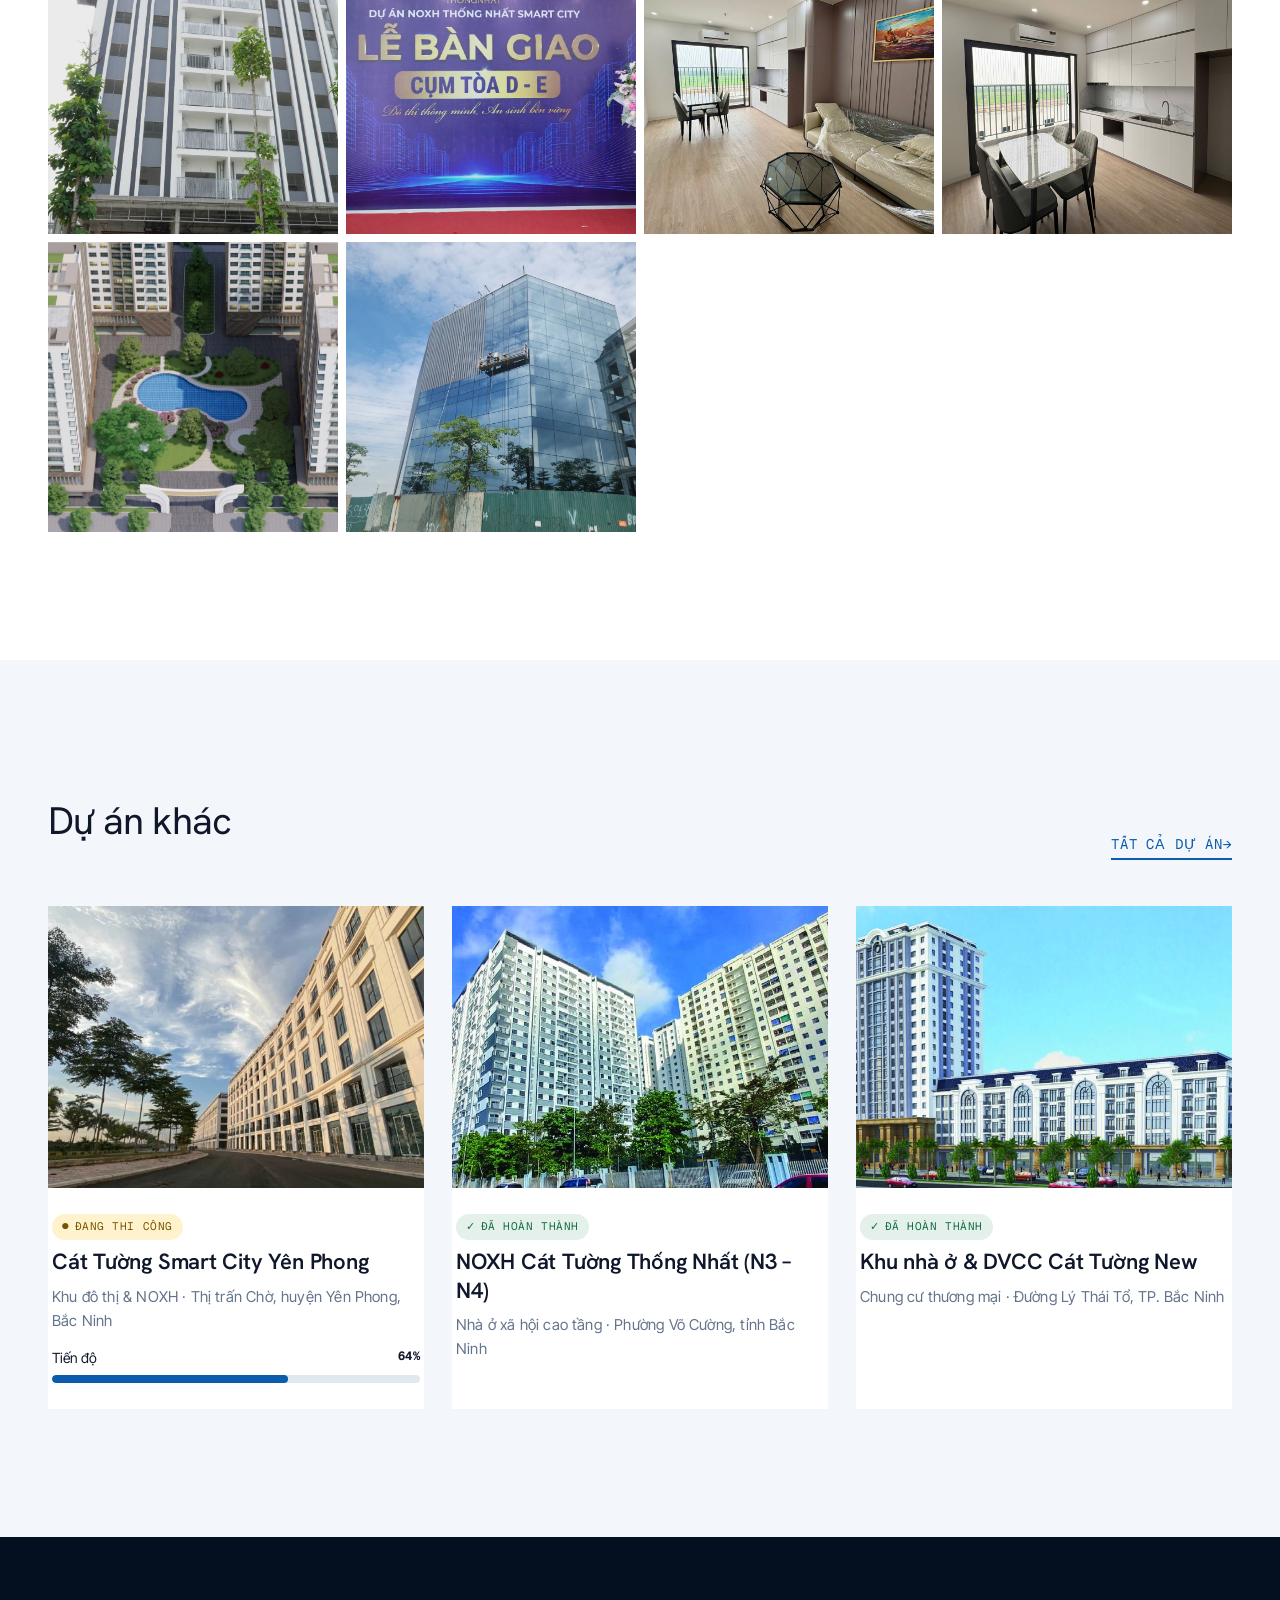
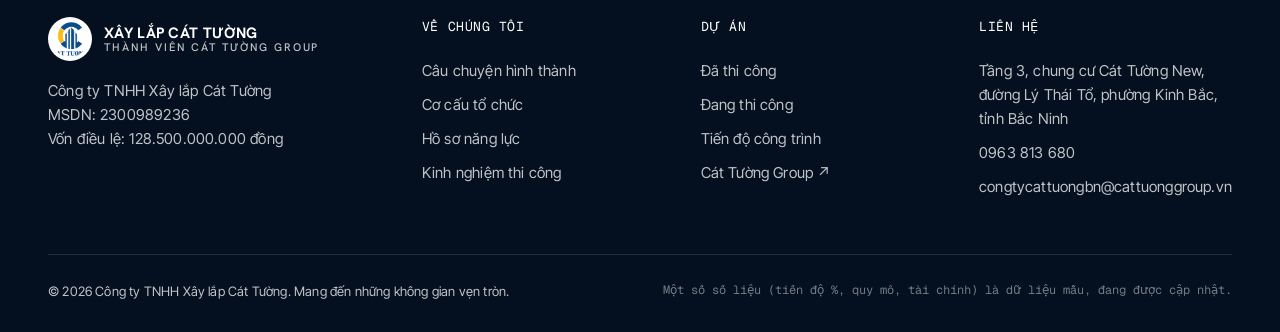
==== commit c02927e8: "Đổi hệ chữ theo Bechtel: Hanken Grotesk (tiêu đề), Inter Tight (nội dung), Geist Mono (nhãn/nút) Co-" ====
--- a/du-an-chi-tiet.html
+++ b/du-an-chi-tiet.html
@@ -6,7 +6,7 @@
 <meta name="description" content="Thông tin chi tiết dự án do Công ty TNHH Xây lắp Cát Tường thi công.">
 <link rel="icon" href="img/logo.png">
 <link rel="preconnect" href="https://fonts.googleapis.com"><link rel="preconnect" href="https://fonts.gstatic.com" crossorigin>
-<link href="https://fonts.googleapis.com/css2?family=Be+Vietnam+Pro:wght@400;500;600;700;800&display=swap" rel="stylesheet">
+<link href="https://fonts.googleapis.com/css2?family=Hanken+Grotesk:wght@400;500;600;700&family=Inter+Tight:ital,wght@0,400;0,500;0,600;0,700;1,400&family=Geist+Mono:wght@400;500&display=swap" rel="stylesheet">
 <link rel="stylesheet" href="assets/style.css">
 </head>
 <body data-page="du-an">
--- a/assets/style.css
+++ b/assets/style.css
@@ -3,7 +3,9 @@
   --navy:#071a33;--navy-2:#0c2a52;--blue:#0b5cad;--sky:#1d9bd1;--accent:#f2b705;
   --ink:#0f172a;--ink-2:#334155;--muted:#64748b;--line:#e2e8f0;--paper:#ffffff;--soft:#f3f6fa;
   --radius:4px;--max:1280px;--gut:clamp(16px,4vw,48px);
-  --font:'Be Vietnam Pro',system-ui,-apple-system,'Segoe UI',Roboto,sans-serif;
+  --font:'Inter Tight',ui-sans-serif,system-ui,sans-serif;
+  --f-head:'Hanken Grotesk',ui-sans-serif,system-ui,sans-serif;
+  --f-mono:'Geist Mono',ui-monospace,SFMono-Regular,Menlo,Consolas,monospace;
 }
 *{box-sizing:border-box;margin:0;padding:0}
 html{scroll-behavior:smooth}
@@ -331,6 +333,83 @@
 .rv.in{opacity:1;transform:none}
 @media (prefers-reduced-motion:reduce){.rv{opacity:1;transform:none;transition:none}.hero-bg img{animation:none}html{scroll-behavior:auto}}
 
+/* ---------- giao diện điện thoại ---------- */
+.sub-t,.mbar{display:none}
+@media (max-width:1040px){
+  .nav>li{display:flex;flex-wrap:wrap;align-items:center}
+  .nav>li>a{flex:1}
+  .sub-t{display:block;width:48px;height:48px;font-size:26px;color:var(--accent);border-bottom:1px solid rgba(255,255,255,.12)}
+  .nav>li.open .mega{display:block;position:static;transform:none;opacity:1;visibility:visible;width:100%;background:transparent;box-shadow:none;color:#fff}
+  .nav>li.open .mega img,.nav>li.open .mega h4{display:none}
+  .nav>li.open .mega ul{padding:4px 0 10px 14px}
+  .nav>li.open .mega li a{border-color:rgba(255,255,255,.08);color:rgba(255,255,255,.85);padding:12px 0}
+  .menu-open{overflow:hidden}
+}
+@media (max-width:760px){
+  body{font-size:16px;padding-bottom:64px}
+  .hdr-in{height:64px;gap:12px}
+  .nav{top:64px}
+  .brand img{width:38px;height:38px}
+  .brand{font-size:15px}
+  .subnav{top:64px}
+  .subnav a{padding:14px 12px;font-size:14px}
+  .mbar{display:grid;grid-template-columns:repeat(4,1fr);position:fixed;left:0;right:0;bottom:0;z-index:150;background:#fff;border-top:1px solid var(--line);box-shadow:0 -6px 20px rgba(15,23,42,.1);padding-bottom:env(safe-area-inset-bottom)}
+  .mbar a{display:flex;flex-direction:column;align-items:center;justify-content:center;gap:2px;height:60px;font-size:12px;font-weight:600;color:var(--ink-2)}
+  .mbar a span{font-size:19px;line-height:1}
+  .mbar a.hi{background:var(--accent);color:var(--navy)}
+  .lb{z-index:400}
+  .hero{min-height:92svh}
+  .hero h1{font-size:clamp(34px,10vw,44px);max-width:none}
+  .hero .btns .btn{flex:1;justify-content:center}
+  .phero{min-height:56svh}
+  .phero .wrap{padding-top:96px;padding-bottom:36px}
+  .phero h1{font-size:clamp(30px,8.6vw,40px)}
+  .sec{padding:56px 0}
+  .sec-head{margin-bottom:28px}
+  .h2{font-size:clamp(26px,7.4vw,34px)}
+  .statement{font-size:clamp(24px,7vw,32px)}
+  .stats{margin-top:36px}
+  .stat b{font-size:34px}
+  .btn{padding:14px 20px}
+  .card .bd{padding:16px 2px}
+  .grid3,.grid4{gap:20px}
+  /* các khối dùng style inline cần ép về 1 cột */
+  .chap{grid-template-columns:1fr !important;padding:36px 0 !important;gap:14px}
+  .chap .side{position:static}
+  .chap .side .yr{font-size:52px}
+  .gal{grid-template-columns:1fr 1fr !important}
+  .gal a{aspect-ratio:1 !important}
+  .gal a.w{grid-column:span 2;grid-row:auto;aspect-ratio:4/3 !important}
+  .pcard .bd{padding:20px}
+  .pcard>img{min-height:0;aspect-ratio:16/9}
+  .ms[style*="grid"]{display:block !important}
+  .facts{grid-template-columns:1fr}
+  .tl-years{flex-wrap:nowrap;overflow-x:auto;scrollbar-width:none}
+  .tl-years button{padding:10px 14px;font-size:16px}
+  .car-ctl button{width:42px;height:42px}
+  .posts .card:first-child h3{font-size:22px}
+  .docs{gap:12px}
+  .doc{padding:8px}.doc b{font-size:13px}.doc span{display:none}
+  .org .node{padding:12px}
+  .org .row{grid-template-columns:1fr;gap:10px;padding-top:14px}
+  .org .row2{max-width:none}
+  .steps .step{padding:22px 20px}
+  .acc summary{font-size:16px;padding:18px 36px 18px 0}
+  /* bảng thành thẻ */
+  .tbl-wrap{border:0;background:transparent;overflow:visible}
+  table.tbl{min-width:0}
+  .tbl thead{display:none}
+  .tbl,.tbl tbody,.tbl tr,.tbl td{display:block;width:100%}
+  .tbl tr{background:#fff;border:1px solid var(--line);border-left:4px solid var(--blue);margin-bottom:12px;padding:10px 14px}
+  .tbl tr:nth-child(even) td,.tbl tr:hover td{background:transparent}
+  .tbl td{border:0;padding:5px 0;display:grid;grid-template-columns:42% 1fr;gap:10px;text-align:left !important;font-size:14px}
+  .tbl td::before{content:attr(data-l);font-size:11px;font-weight:700;letter-spacing:.06em;text-transform:uppercase;color:var(--muted);padding-top:2px}
+  .tbl td.stt{display:none}
+  .tbl td.tt{grid-template-columns:1fr;font-size:16px;padding-bottom:8px;border-bottom:1px solid var(--line);margin-bottom:4px}
+  .tbl td.tt::before{display:none}
+  .ftr{padding:56px 0 24px}
+  .ftr-top{gap:28px}
+}
 .cta-band{position:relative;color:#fff;overflow:hidden}
 .cta-band img{position:absolute;inset:0;width:100%;height:100%;object-fit:cover}
 .cta-band::before{content:"";position:absolute;inset:0;background:linear-gradient(90deg,rgba(7,26,51,.95) 20%,rgba(7,26,51,.4));z-index:1}
@@ -345,3 +424,55 @@
 .icon-row p{font-size:15px;color:var(--muted)}
 .dark .icon-row p{color:rgba(255,255,255,.7)}
 @media (max-width:820px){.icon-row{grid-template-columns:1fr}}
+
+/* ---------- typography theo hệ chữ Bechtel ----------
+   Apfel Grotezk → Hanken Grotesk (tiêu đề), Neue Haas Grotesk Display → Inter Tight (nội dung),
+   Necto Mono → Geist Mono (nhãn, nút). Font gốc không có dấu tiếng Việt nên dùng font tương đương. */
+body{font-size:18px;letter-spacing:.01em}
+.hero h1,.phero h1,.h2,.statement,.chap h2,.h3,.stat b,.tl-pane .yr,.chap .side .yr,.card h3,.tile h3,.brand,.org .node b,.step h3,.icon-row h3,.acc summary,blockquote.q,.dropcap::first-letter{font-family:var(--f-head)}
+.hero h1{font-weight:400;font-size:clamp(42px,7.6vw,120px);line-height:.98;letter-spacing:-.025em;max-width:13ch}
+.phero h1{font-weight:400;font-size:clamp(40px,6.4vw,96px);line-height:1;letter-spacing:-.025em}
+.h2,.statement{font-weight:400;letter-spacing:-.02em;line-height:1.04}
+.h2{font-size:clamp(34px,4.6vw,68px)}
+.statement{font-size:clamp(32px,5vw,76px)}
+.statement em{font-style:normal}
+.chap h2{font-weight:500;letter-spacing:-.015em}
+.h3,.card h3,.tile h3,.step h3,.icon-row h3{font-weight:600;letter-spacing:-.01em}
+.stat b,.tl-pane .yr,.chap .side .yr{font-weight:400;letter-spacing:-.03em}
+.brand{font-weight:700}
+blockquote.q{font-weight:400}
+.org .node b{font-weight:600;letter-spacing:.02em}
+.acc summary{font-weight:500;font-size:20px}
+/* nhãn & nút: mono in hoa như Necto Mono */
+.eyebrow,.btn,.crumbs,.card small,.tile .n,.hero-news small,.chip,.facts dt,.tbl th,.car-count,.ms b,.chap .side .no,.subnav a,.mega h4,.ftr h4,.link,.hdr .cta,.tag,.badge-sample,.tl-years button,.prog-top,.form label,.mbar a,.chap figcaption,.note,.stat b sup,.tbl td::before,.step::before{font-family:var(--f-mono);font-weight:400;text-transform:uppercase;letter-spacing:.04em}
+.eyebrow{font-size:12px;letter-spacing:.08em}
+.eyebrow::before{width:22px}
+.btn{font-size:14px;letter-spacing:.06em;padding:16px 26px}
+.link{font-size:14px;letter-spacing:.06em}
+.hdr .cta{font-size:13px}
+.tag{font-size:11px;letter-spacing:.05em}
+.chip{font-size:13px}
+.prog-top{font-size:12px}
+.prog-top span{text-transform:none;font-family:var(--font);font-size:14px;letter-spacing:0}
+.chap figcaption{text-transform:none;font-size:13px;letter-spacing:0}
+.note{text-transform:none;letter-spacing:0}
+.stat b sup{font-size:.32em;text-transform:none;margin-left:4px}
+.step::before{text-transform:none}
+.nav>li>a{font-weight:500;font-size:16px;letter-spacing:0}
+.lead{font-size:clamp(18px,1.5vw,21px);line-height:1.55}
+.card h3{font-size:22px}
+.tl-years button{font-size:15px}
+.mbar a{font-size:10px;letter-spacing:.04em}
+@media (max-width:760px){
+  body{font-size:17px}
+  .hero h1{font-size:clamp(40px,11.5vw,52px)}
+  .phero h1{font-size:clamp(36px,10vw,46px)}
+  .h2{font-size:clamp(30px,8.4vw,40px)}
+  .statement{font-size:clamp(28px,8vw,38px)}
+  .btn{font-size:13px}
+}
+.hero h1{font-size:clamp(42px,6.4vw,104px);max-width:14ch}
+.hero-in{padding-top:120px}
+.hero .lead,.cta-band .lead{color:rgba(255,255,255,.92)}
+@media (max-width:760px){.hero .btns .btn{flex:1 1 100%}.hero h1{font-size:clamp(38px,10.5vw,48px)}}
+.hero h1,.hero .lead{text-shadow:0 2px 24px rgba(4,16,31,.45)}
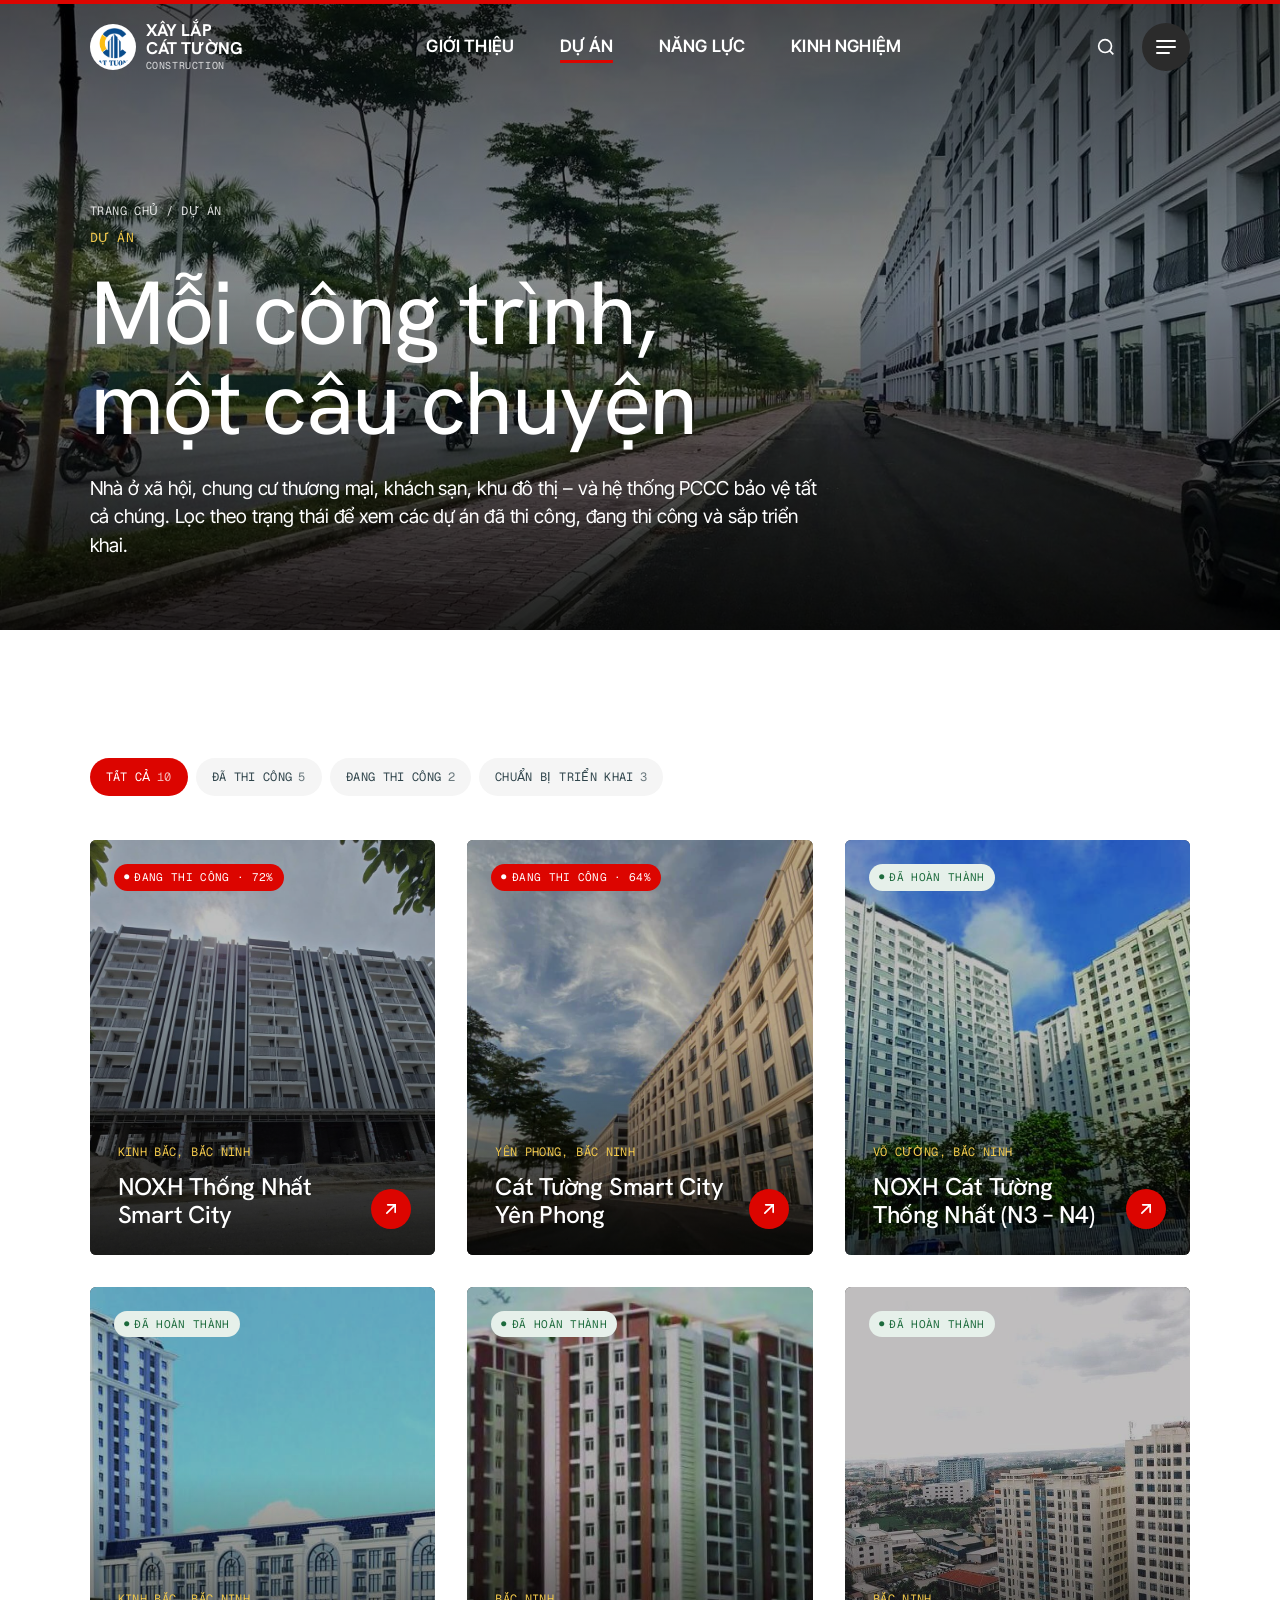
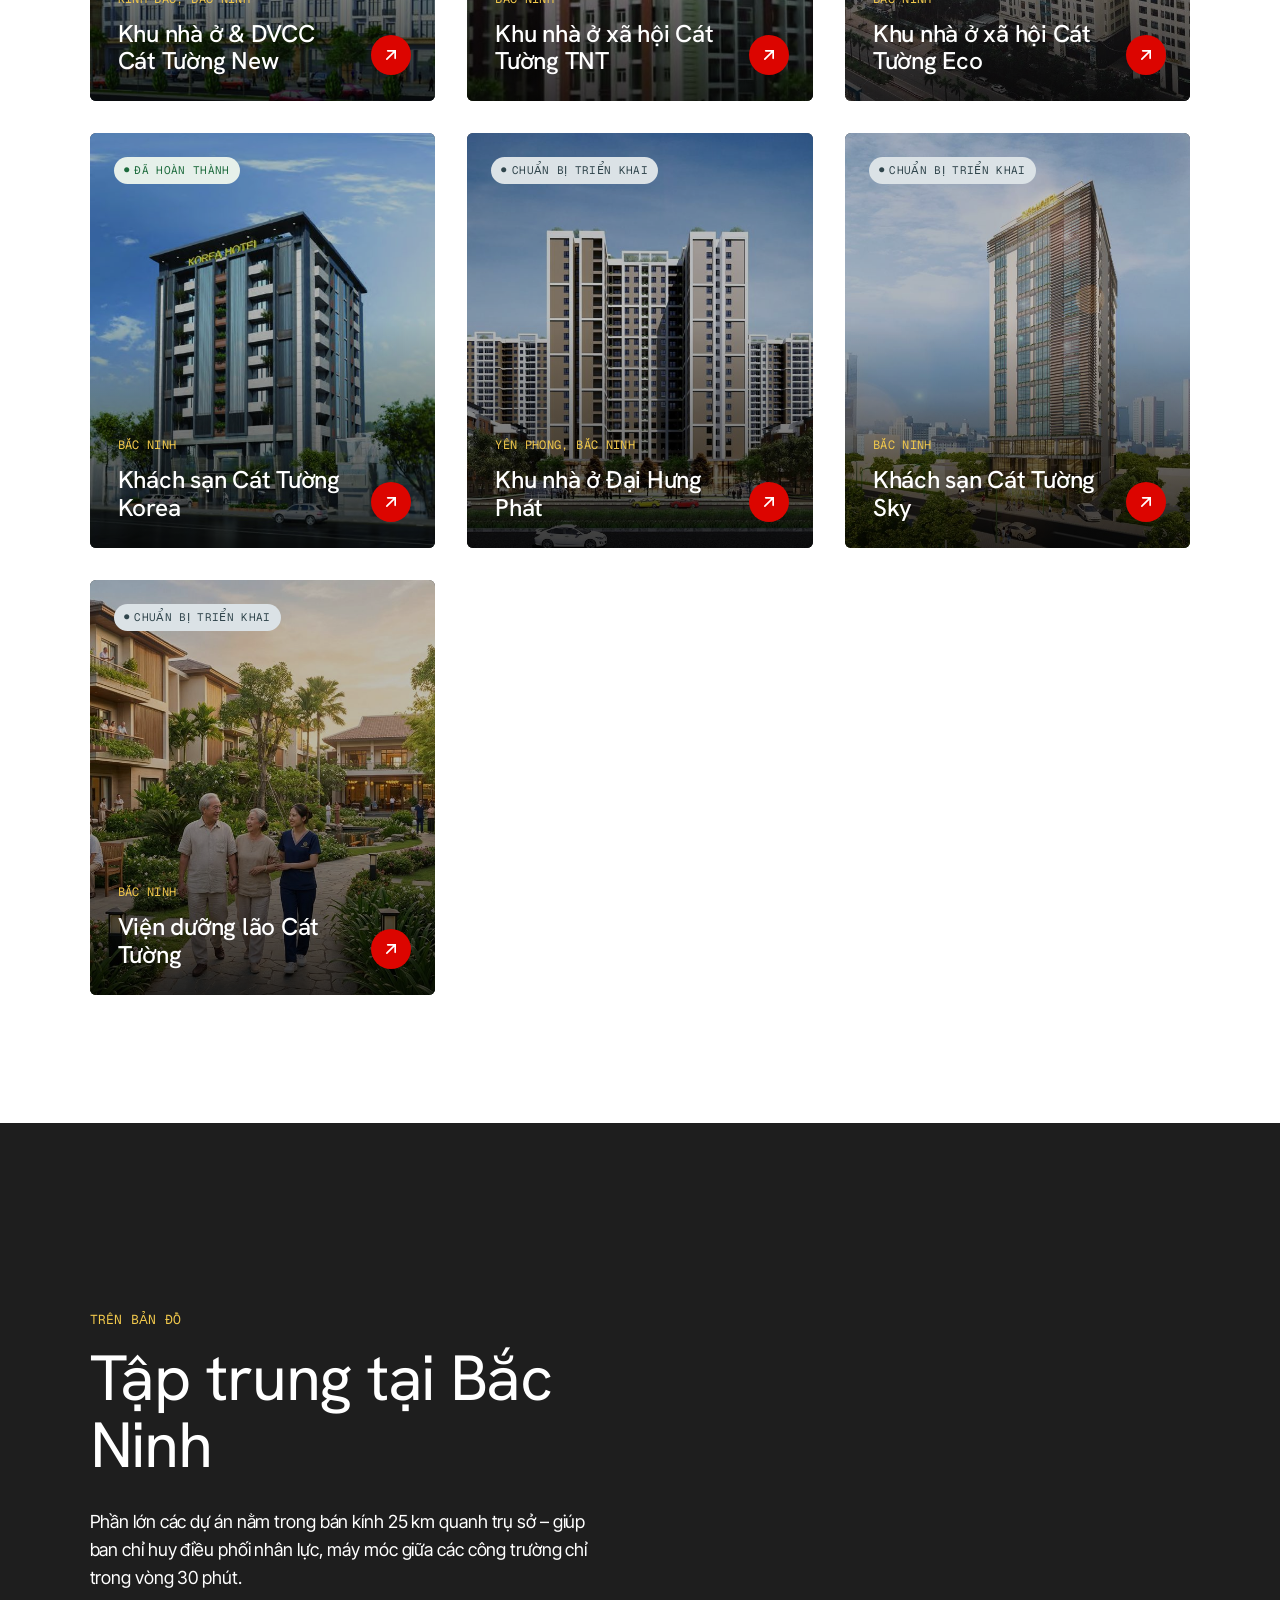
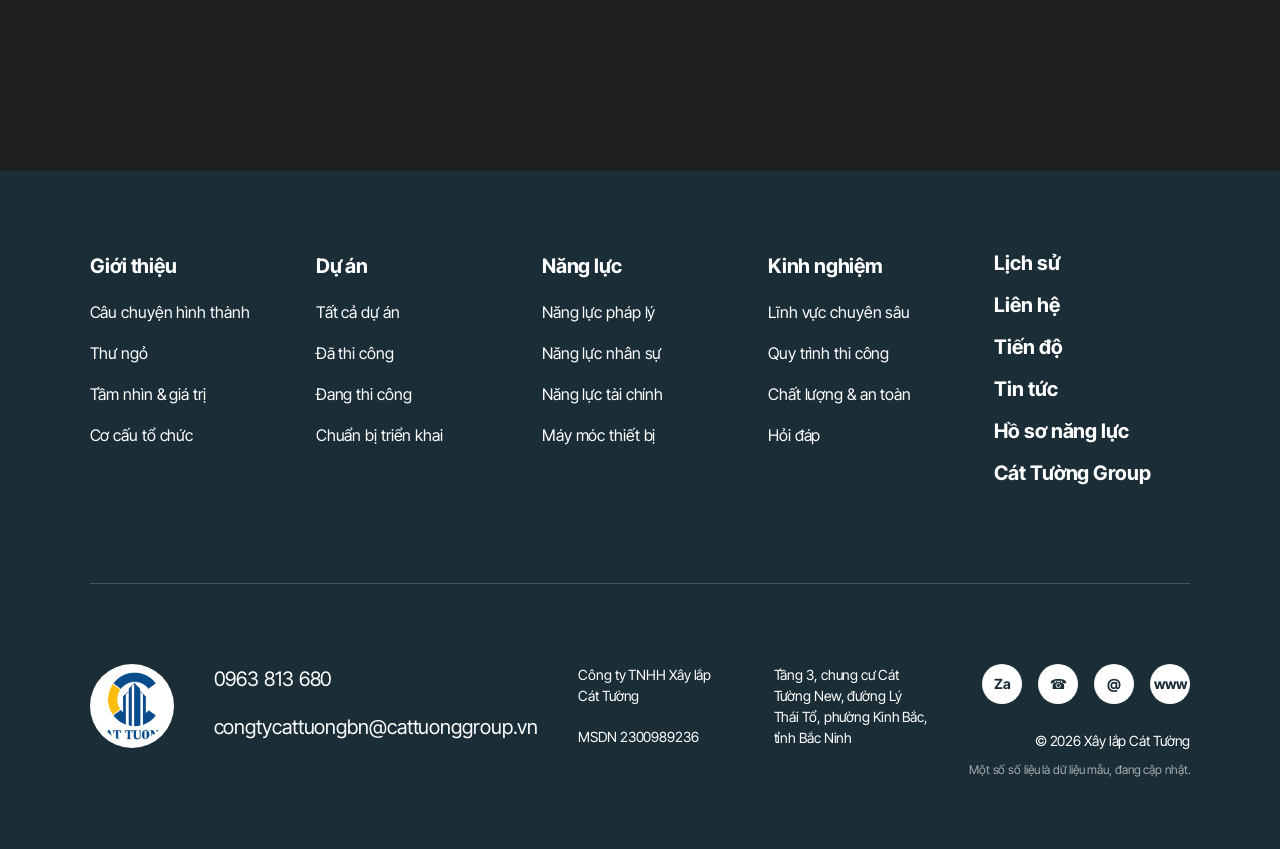
==== commit 8d9f4dc4: "Dựng lại theo bố cục bechtel.com: hero video, các khối video nền, thẻ dự án, dòng thời gian di sản, " ====
--- a/du-an-chi-tiet.html
+++ b/du-an-chi-tiet.html
@@ -14,7 +14,9 @@
 <script src="assets/data.js"></script>
 <script src="assets/app.js"></script>
 <script>
-const id=new URLSearchParams(location.search).get('id'), P=CT.projects, p=P.find(x=>x.id===id)||P[0], I=ctImg, [sc,st]=ctStatus(p.status);
+const id=new URLSearchParams(location.search).get('id'), P=CT.projects;
+if(!P.find(x=>x.id===id)) location.replace('du-an.html');
+const p=P.find(x=>x.id===id)||P[0], I=ctImg, [sc,st]=ctStatus(p.status);
 document.title=p.name+' – Xây lắp Cát Tường';
 const msCls={done:'d',cur:'c',next:''};
 const others=P.filter(x=>x.id!==p.id).slice(0,3);
@@ -43,7 +45,7 @@
   </div>
 </div></section>
 
-<section class="sec soft"><div class="wrap grid2" style="align-items:start">
+<section class="sec soft"><div class="wrap ${p.log?'grid2':''}" style="align-items:start">
   <div class="rv"><span class="eyebrow" style="color:var(--blue)">Mốc tiến độ</span><h2 class="h2" style="font-size:clamp(28px,3vw,42px)">Từ khởi công đến bàn giao</h2>
     <ul class="ms">${p.milestones.map(([s,d,t])=>`<li class="${msCls[s]}"><b>${d}${s==='cur'?' · Đang thực hiện':''}</b>${t}</li>`).join('')}</ul></div>
   ${p.log?`<div class="rv"><span class="eyebrow" style="color:var(--blue)">Nhật ký công trường</span><div style="display:grid;gap:16px;margin-top:20px">${p.log.map(([d,im,t])=>`<a href="${I(im)}" data-lb="log" data-cap="${d} – ${t}" style="display:grid;grid-template-columns:140px 1fr;gap:16px;align-items:center;background:#fff;padding:10px"><img src="${I(im)}" alt="" loading="lazy" style="aspect-ratio:4/3;object-fit:cover"><span><b style="color:var(--blue)">${d}</b><br>${t}</span></a>`).join('')}</div></div>`:''}
--- a/assets/style.css
+++ b/assets/style.css
@@ -1,478 +1,503 @@
-/* Cát Tường Xây lắp — giao diện tham khảo bố cục Bechtel */
+/* Xây lắp Cát Tường — hệ thiết kế theo bechtel.com
+   Màu: đỏ #DC0500, teal chữ #30454C, đen #1E1E1E, vàng nhãn #F2C94C, chân trang #1B2E37
+   Chữ: Apfel Grotezk → Hanken Grotesk, Neue Haas Grotesk → Inter Tight, Necto Mono → Geist Mono (font gốc không có dấu tiếng Việt) */
 :root{
-  --navy:#071a33;--navy-2:#0c2a52;--blue:#0b5cad;--sky:#1d9bd1;--accent:#f2b705;
-  --ink:#0f172a;--ink-2:#334155;--muted:#64748b;--line:#e2e8f0;--paper:#ffffff;--soft:#f3f6fa;
-  --radius:4px;--max:1280px;--gut:clamp(16px,4vw,48px);
+  --red:#DC0500;--red-dark:#940200;--red-faded:#FFC8C7;--teal:#30454C;--teal-dark:#1B2E37;--black:#1E1E1E;--yellow:#F2C94C;
+  --gray-l:#DBE2E6;--gray-d:#B7C9D4;--soft:#F5F5F5;--line:#DBE2E6;--paper:#fff;
+  --ink:var(--teal);--ink-2:var(--teal);--muted:#5d7079;
+  /* bí danh cho các trang con */
+  --navy:var(--black);--blue:var(--red);--accent:var(--yellow);--sky:var(--red);
+  --max:1240px;--gut:clamp(16px,7vw,100px);--radius:6px;
   --font:'Inter Tight',ui-sans-serif,system-ui,sans-serif;
   --f-head:'Hanken Grotesk',ui-sans-serif,system-ui,sans-serif;
   --f-mono:'Geist Mono',ui-monospace,SFMono-Regular,Menlo,Consolas,monospace;
 }
 *{box-sizing:border-box;margin:0;padding:0}
 html{scroll-behavior:smooth}
-body{font-family:var(--font);color:var(--ink);background:var(--paper);line-height:1.6;font-size:17px;-webkit-font-smoothing:antialiased;overflow-x:hidden}
-img{max-width:100%;display:block}
+body{font-family:var(--font);color:var(--teal);background:#fff;font-size:20px;line-height:1.5;letter-spacing:-.005em;-webkit-font-smoothing:antialiased;overflow-x:hidden}
+img,video{max-width:100%;display:block}
 a{color:inherit;text-decoration:none}
 button{font:inherit;cursor:pointer;border:0;background:none;color:inherit}
-.wrap{max-width:var(--max);margin:0 auto;padding:0 var(--gut)}
-.skip{position:absolute;left:-999px;top:8px;background:var(--accent);padding:8px 14px;z-index:999}
+.wrap{max-width:calc(var(--max) + 2*var(--gut));margin:0 auto;padding:0 var(--gut)}
+.skip{position:absolute;left:-999px;top:8px;background:var(--red);color:#fff;padding:8px 14px;z-index:999}
 .skip:focus{left:8px}
+h1,h2,h3,.h2,.h3{font-family:var(--f-head);font-weight:400;letter-spacing:-.01em}
+.mono,.eyebrow{font-family:var(--f-mono);text-transform:uppercase;letter-spacing:.02em}
 
 /* ---------- header ---------- */
-.hdr{position:fixed;inset:0 0 auto 0;z-index:100;transition:background .3s,box-shadow .3s;color:#fff}
-.hdr.solid,.hdr.light{background:var(--navy);box-shadow:0 2px 20px rgba(0,0,0,.25)}
-.hdr-in{display:flex;align-items:center;gap:32px;height:78px}
-.brand{display:flex;align-items:center;gap:12px;font-weight:800;letter-spacing:.02em;line-height:1.1}
-.brand img{width:44px;height:44px;object-fit:contain;background:#fff;border-radius:50%;padding:4px}
-.brand small{display:block;font-weight:500;font-size:11px;letter-spacing:.18em;opacity:.75;text-transform:uppercase}
-.nav{display:flex;gap:4px;margin-left:auto;align-items:center}
-.nav>li{list-style:none;position:relative}
-.nav>li>a{display:block;padding:26px 14px;font-weight:600;font-size:15px;position:relative}
-.nav>li>a::after{content:"";position:absolute;left:14px;right:14px;bottom:20px;height:2px;background:var(--accent);transform:scaleX(0);transition:transform .25s;transform-origin:left}
-.nav>li:hover>a::after,.nav>li>a.on::after{transform:scaleX(1)}
-.mega{position:absolute;top:100%;left:50%;transform:translateX(-50%) translateY(8px);width:560px;background:#fff;color:var(--ink);display:grid;grid-template-columns:200px 1fr;opacity:0;visibility:hidden;transition:.25s;box-shadow:0 20px 50px rgba(0,0,0,.25)}
+.hdr{position:fixed;inset:0 0 auto 0;z-index:100;color:#fff;border-top:4px solid var(--red);transition:transform .35s,background .3s,color .3s}
+.hdr.solid,.hdr.light{background:#fff;color:var(--teal);box-shadow:0 1px 0 var(--line)}
+.hdr.hide{transform:translateY(-100%)}
+.hdr-in{display:flex;align-items:center;gap:40px;height:86px}
+.brand{display:flex;align-items:center;gap:10px;font-family:var(--f-head);font-weight:700;font-size:17px;line-height:1.05;letter-spacing:.01em}
+.brand img{width:46px;height:46px;object-fit:contain;background:#fff;border-radius:50%;padding:3px}
+.brand small{display:block;font-family:var(--f-mono);font-weight:400;font-size:10px;letter-spacing:.06em;opacity:.8;text-transform:uppercase;margin-top:3px}
+.nav{display:flex;gap:6px;margin-left:auto;align-items:center;list-style:none}
+.nav>li{position:relative;list-style:none}
+.nav>li>a{display:block;padding:30px 20px;font-weight:600;font-size:17px;text-transform:uppercase;letter-spacing:.01em}
+.nav>li>a.on,.nav>li:hover>a{color:var(--red)}
+.hdr:not(.solid):not(.light) .nav>li:hover>a,.hdr:not(.solid):not(.light) .nav>li>a.on{color:#fff;text-decoration:underline;text-decoration-color:var(--red);text-decoration-thickness:3px;text-underline-offset:8px}
+.mega{position:absolute;top:100%;left:50%;transform:translateX(-50%) translateY(6px);width:620px;background:#fff;color:var(--teal);display:grid;grid-template-columns:240px 1fr;opacity:0;visibility:hidden;transition:.25s;box-shadow:0 24px 60px rgba(0,0,0,.18);border-radius:var(--radius);overflow:hidden}
 .nav>li:hover .mega,.nav>li:focus-within .mega{opacity:1;visibility:visible;transform:translateX(-50%)}
-.mega img{width:100%;height:100%;object-fit:cover;min-height:220px}
-.mega ul{list-style:none;padding:22px 26px}
-.mega li a{display:block;padding:8px 0;border-bottom:1px solid var(--line);font-size:15px;font-weight:500}
-.mega li a:hover{color:var(--blue);padding-left:6px;transition:.2s}
-.mega h4{font-size:12px;letter-spacing:.14em;text-transform:uppercase;color:var(--muted);margin-bottom:6px}
-.hdr .cta{background:var(--accent);color:var(--navy);padding:10px 18px;font-weight:700;font-size:14px;border-radius:var(--radius)}
-.burger{display:none;margin-left:auto;width:44px;height:44px;position:relative}
-.burger span{position:absolute;left:10px;right:10px;height:2px;background:#fff;transition:.3s}
-.burger span:nth-child(1){top:15px}.burger span:nth-child(2){top:21px}.burger span:nth-child(3){top:27px}
-.menu-open .burger span:nth-child(1){top:21px;transform:rotate(45deg)}
-.menu-open .burger span:nth-child(2){opacity:0}
-.menu-open .burger span:nth-child(3){top:21px;transform:rotate(-45deg)}
-@media (max-width:1040px){
-  .burger{display:block}.hdr .cta{display:none}
-  .nav{position:fixed;inset:78px 0 0 0;background:var(--navy);flex-direction:column;align-items:stretch;padding:12px var(--gut) 40px;overflow:auto;transform:translateX(100%);transition:transform .35s}
-  .menu-open .nav{transform:none}
-  .nav>li>a{padding:16px 0;font-size:20px;border-bottom:1px solid rgba(255,255,255,.12)}
-  .nav>li>a::after{display:none}
-  .mega{display:none}
-}
-
-/* ---------- hero ---------- */
-.hero{position:relative;min-height:100svh;color:#fff;display:flex;align-items:flex-end;overflow:hidden;background:var(--navy)}
+.mega img{width:100%;height:100%;object-fit:cover;min-height:240px}
+.mega ul{list-style:none;padding:26px 30px}
+.mega li a{display:block;padding:9px 0;font-size:17px;font-weight:500}
+.mega li a:hover{color:var(--red)}
+.mega h4{font-family:var(--f-mono);font-weight:400;font-size:12px;letter-spacing:.04em;text-transform:uppercase;color:var(--red);margin-bottom:8px}
+.hdr .icons{display:flex;align-items:center;gap:14px}
+.hdr .search{width:44px;height:44px;display:grid;place-items:center}
+.burger{width:48px;height:48px;border-radius:50%;background:#2b2b2b;position:relative;display:block}
+.hdr.solid .burger,.hdr.light .burger{background:var(--soft)}
+.burger span{position:absolute;left:14px;height:2px;background:#fff;border-radius:2px;transition:.3s}
+.hdr.solid .burger span,.hdr.light .burger span{background:var(--teal)}
+.burger span:nth-child(1){top:17px;width:20px}.burger span:nth-child(2){top:23px;width:20px}.burger span:nth-child(3){top:29px;width:14px}
+.hdr .cta{display:none}
+
+/* full menu (meganav) */
+.meganav{position:fixed;inset:0;z-index:200;background:#fff;color:var(--teal);display:grid;grid-template-columns:minmax(300px,30%) 1fr;transform:translateY(-102%);transition:transform .5s cubic-bezier(.7,0,.2,1);overflow:auto}
+.menu-open .meganav{transform:none}
+.menu-open{overflow:hidden}
+.meganav .col-l{background:var(--soft);padding:110px 40px 60px}
+.meganav .col-r{padding:110px clamp(24px,5vw,80px) 60px;display:grid;grid-template-columns:repeat(3,1fr);gap:40px 50px;align-content:start}
+.meganav h5{font-family:var(--f-mono);font-weight:400;font-size:12px;text-transform:uppercase;letter-spacing:.04em;color:var(--red);margin-bottom:14px}
+.meganav .grp>a{display:block;font-family:var(--f-head);font-size:30px;line-height:1.15;margin-bottom:14px}
+.meganav .grp>a:hover,.meganav li a:hover{color:var(--red)}
+.meganav ul{list-style:none}.meganav li a{display:block;padding:6px 0;font-size:18px}
+.meganav .post{display:grid;grid-template-columns:96px 1fr;gap:14px;margin-bottom:20px;align-items:center}
+.meganav .post img{aspect-ratio:1;object-fit:cover;border-radius:4px}
+.meganav .post b{display:block;font-weight:500;font-size:16px;line-height:1.3}
+.meganav .post small{font-family:var(--f-mono);font-size:11px;text-transform:uppercase;color:var(--muted)}
+.meganav .close{position:absolute;top:26px;right:clamp(16px,7vw,100px);width:48px;height:48px;border-radius:50%;background:var(--soft);font-size:26px;line-height:1}
+.meganav .mtop{position:absolute;top:26px;left:40px}
+.meganav .contact{grid-column:1/-1;border-top:1px solid var(--line);padding-top:26px;display:flex;gap:40px;flex-wrap:wrap;font-size:18px}
+@media (max-width:1100px){.nav{display:none}}
+@media (max-width:860px){.meganav{grid-template-columns:1fr}.meganav .col-l{order:2;padding:40px 24px}.meganav .col-r{grid-template-columns:1fr;padding:100px 24px 30px;gap:26px}.meganav .mtop{left:24px}.meganav .close{right:16px}}
+
+/* ---------- arrow links (đặc trưng Bechtel) ---------- */
+.arr,.link{display:inline-flex;align-items:center;gap:16px;color:var(--red);font-weight:600;font-size:18px;line-height:1.2;letter-spacing:-.01em;border:0;padding:0}
+.arr::before,.link::before{content:"";flex:0 0 46px;height:46px;border-radius:50%;background:var(--red) url("data:image/svg+xml,%3Csvg xmlns='http://www.w3.org/2000/svg' viewBox='0 0 24 24' fill='none' stroke='white' stroke-width='2.2' stroke-linecap='round' stroke-linejoin='round'%3E%3Cpath d='M5 12h14M13 6l6 6-6 6'/%3E%3C/svg%3E") center/22px no-repeat;transition:transform .25s,background-color .25s}
+.arr:hover::before,.link:hover::before{transform:translateX(4px);background-color:var(--red-dark)}
+.on-dark .arr,.dark .link,.dark .arr,.vbg .arr{color:#fff}
+.link .arrow::after{content:none}
+.arr.up::before{background-image:url("data:image/svg+xml,%3Csvg xmlns='http://www.w3.org/2000/svg' viewBox='0 0 24 24' fill='none' stroke='white' stroke-width='2.2' stroke-linecap='round'%3E%3Cpath d='M7 17L17 7M8 7h9v9'/%3E%3C/svg%3E")}
+.go{position:absolute;right:20px;bottom:20px;width:40px;height:40px;border-radius:50%;background:var(--red) url("data:image/svg+xml,%3Csvg xmlns='http://www.w3.org/2000/svg' viewBox='0 0 24 24' fill='none' stroke='white' stroke-width='2' stroke-linecap='round'%3E%3Cpath d='M7 17L17 7M8 7h9v9'/%3E%3C/svg%3E") center/20px no-repeat;transition:transform .25s}
+a:hover .go{transform:scale(1.1)}
+
+/* buttons (mono, viền đỏ như ACCEPT ALL) */
+.btn{display:inline-flex;align-items:center;gap:10px;padding:13px 22px;font-family:var(--f-mono);font-size:14px;text-transform:uppercase;letter-spacing:.04em;border:1.5px solid var(--red);border-radius:2px;transition:.2s}
+.btn-p,.btn-d{background:var(--red);color:#fff}
+.btn-p:hover,.btn-d:hover{background:var(--red-dark);border-color:var(--red-dark)}
+.btn-o{color:#fff;border-color:#fff}
+.btn-o:hover{background:#fff;color:var(--black)}
+.btns{display:flex;gap:14px;flex-wrap:wrap;margin-top:34px}
+.arrow::after{content:" →"}
+
+/* ---------- home hero ---------- */
+.hero{position:relative;min-height:100svh;background:#000;color:#fff;display:flex;align-items:flex-end;overflow:hidden}
 .hero-bg{position:absolute;inset:0}
-.hero-bg img{width:100%;height:100%;object-fit:cover;animation:kb 26s ease-in-out infinite alternate}
-@keyframes kb{from{transform:scale(1.02)}to{transform:scale(1.14) translate(-1.5%,-1%)}}
-.hero::before{content:"";position:absolute;inset:0;z-index:1;background:linear-gradient(180deg,rgba(7,26,51,.55) 0%,rgba(7,26,51,.1) 35%,rgba(7,26,51,.85) 100%)}
-@media (max-width:820px){.hero::before{background:linear-gradient(180deg,rgba(7,26,51,.7),rgba(7,26,51,.75) 40%,rgba(7,26,51,.95))}.cta-band::before{background:rgba(7,26,51,.85)}}
-.hero-in{position:relative;z-index:2;padding-bottom:clamp(40px,8vh,90px);width:100%}
-.eyebrow{font-size:13px;font-weight:700;letter-spacing:.2em;text-transform:uppercase;color:var(--accent);display:inline-flex;align-items:center;gap:10px}
-.eyebrow::before{content:"";width:28px;height:2px;background:currentColor}
-.hero h1{font-size:clamp(38px,6.4vw,92px);line-height:1.02;font-weight:800;letter-spacing:-.02em;max-width:15ch;margin:18px 0 22px}
-.hero p.lead{font-size:clamp(17px,1.6vw,21px);max-width:58ch;opacity:.92}
-.btns{display:flex;gap:14px;flex-wrap:wrap;margin-top:30px}
-.btn{display:inline-flex;align-items:center;gap:10px;padding:15px 26px;font-weight:700;font-size:15px;border-radius:var(--radius);transition:.25s;border:2px solid transparent}
-.btn-p{background:var(--accent);color:var(--navy)}
-.btn-p:hover{background:#fff}
-.btn-o{border-color:rgba(255,255,255,.7);color:#fff}
-.btn-o:hover{background:#fff;color:var(--navy)}
-.btn-d{background:var(--navy);color:#fff}
-.btn-d:hover{background:var(--blue)}
-.arrow::after{content:"→";transition:transform .25s}
-.btn:hover .arrow::after,a:hover>.arrow::after{transform:translateX(4px)}
-.hero-news{display:grid;grid-template-columns:repeat(3,1fr);gap:1px;margin-top:clamp(36px,6vh,70px);background:rgba(255,255,255,.18)}
-.hero-news a{background:rgba(7,26,51,.55);backdrop-filter:blur(6px);padding:18px 22px;display:block;transition:.25s}
-.hero-news a:hover{background:rgba(11,92,173,.85)}
-.hero-news small{font-size:12px;letter-spacing:.12em;text-transform:uppercase;color:var(--accent);font-weight:700}
-.hero-news span{display:block;font-weight:600;margin-top:6px;line-height:1.35}
-@media (max-width:820px){.hero-news{grid-template-columns:1fr}.hero-news a:nth-child(n+2){display:none}}
-
-/* page hero (inner pages) */
-.phero{position:relative;color:#fff;min-height:62vh;display:flex;align-items:flex-end;background:var(--navy);overflow:hidden}
-.phero img{position:absolute;inset:0;width:100%;height:100%;object-fit:cover}
-.phero::before{content:"";position:absolute;inset:0;z-index:1;background:linear-gradient(180deg,rgba(7,26,51,.5),rgba(7,26,51,.15) 40%,rgba(7,26,51,.9))}
-.phero .wrap{position:relative;z-index:2;padding-top:120px;padding-bottom:56px;width:100%}
-.phero h1{font-size:clamp(36px,5.4vw,76px);line-height:1.05;font-weight:800;letter-spacing:-.02em;margin:14px 0;max-width:18ch}
-.phero p{max-width:62ch;font-size:clamp(16px,1.4vw,19px);opacity:.9}
-.crumbs{font-size:13px;opacity:.8;margin-bottom:6px}.crumbs a:hover{text-decoration:underline}
+.hero-bg video,.hero-bg img{width:100%;height:100%;object-fit:cover;opacity:.55}
+.hero::after{content:"";position:absolute;inset:0;background:linear-gradient(180deg,rgba(0,0,0,.55),rgba(0,0,0,.15) 40%,rgba(0,0,0,.7))}
+.hero-in{position:relative;z-index:2;width:100%;padding-top:140px;padding-bottom:70px;display:grid;grid-template-columns:1fr 340px;gap:60px;align-items:end}
+.hero h1{font-size:clamp(48px,8.4vw,120px);line-height:1;letter-spacing:-.02em;max-width:11ch}
+.hero p{font-size:clamp(18px,1.6vw,24px);line-height:1.5;max-width:36em;margin-top:44px;letter-spacing:-.015em}
+.hero-news{position:relative;display:flex;align-items:center;gap:16px}
+.hero-news .stack{position:relative;flex:1}
+.hero-news .stack::before{content:"";position:absolute;inset:18px 18px -2px -18px;background:#fff;opacity:.85;border-radius:8px;z-index:0}
+.hero-news .nc{position:relative;z-index:1;background:#fff;color:var(--black);border-radius:8px;padding:22px;display:none}
+.hero-news .nc.on{display:block;animation:fade .5s}
+.hero-news .nc img{border-radius:6px;aspect-ratio:16/9;object-fit:cover;width:100%}
+.hero-news .nc b{display:block;font-weight:500;font-size:17px;line-height:1.3;margin-top:16px}
+.hero-news .nc small{display:block;font-family:var(--f-mono);font-size:11px;text-transform:uppercase;color:var(--red);margin-top:10px}
+.hero-news>button{width:28px;height:40px;font-size:30px;color:#fff;opacity:.85}
+.hero-news>button:hover{opacity:1}
+@keyframes fade{from{opacity:0;transform:translateY(10px)}to{opacity:1;transform:none}}
+@media (max-width:900px){.hero-in{grid-template-columns:1fr;gap:40px}.hero-news{max-width:380px}}
+
+/* ---------- inner hero ---------- */
+.phero{position:relative;color:#fff;min-height:70vh;display:flex;align-items:flex-end;background:#000;overflow:hidden}
+.phero>img,.phero>video{position:absolute;inset:0;width:100%;height:100%;object-fit:cover;opacity:.6}
+.phero::before{content:"";position:absolute;inset:0;z-index:1;background:linear-gradient(180deg,rgba(0,0,0,.5),rgba(0,0,0,.05) 45%,rgba(0,0,0,.75))}
+.phero .wrap{position:relative;z-index:2;padding-top:150px;padding-bottom:70px;width:100%}
+.phero h1{font-size:clamp(44px,7vw,104px);line-height:1;letter-spacing:-.02em;margin:18px 0 26px;max-width:14ch}
+.phero p{max-width:38em;font-size:clamp(18px,1.5vw,22px)}
+.crumbs{font-family:var(--f-mono);font-size:12px;text-transform:uppercase;letter-spacing:.04em;opacity:.85}
+.crumbs a:hover{color:var(--yellow)}
+.phero .eyebrow{color:var(--yellow)}
 
 /* ---------- sections ---------- */
-.sec{padding:clamp(64px,10vw,130px) 0}
+.sec{padding:clamp(80px,10vw,140px) 0}
 .sec.soft{background:var(--soft)}
-.sec.dark{background:var(--navy);color:#fff}
-.sec.blue{background:var(--blue);color:#fff}
-.h2{font-size:clamp(30px,4vw,56px);line-height:1.08;font-weight:800;letter-spacing:-.02em;margin:14px 0 18px;max-width:20ch}
-.h3{font-size:clamp(22px,2.2vw,30px);font-weight:700;line-height:1.2;margin-bottom:12px}
-.lead{font-size:clamp(17px,1.5vw,20px);color:var(--ink-2);max-width:65ch}
-.dark .lead,.blue .lead{color:rgba(255,255,255,.85)}
-.sec-head{display:flex;justify-content:space-between;align-items:flex-end;gap:30px;margin-bottom:46px;flex-wrap:wrap}
-.link{font-weight:700;color:var(--blue);display:inline-flex;gap:8px;align-items:center;border-bottom:2px solid currentColor;padding-bottom:3px}
-.dark .link,.blue .link{color:var(--accent)}
-.grid2{display:grid;grid-template-columns:1fr 1fr;gap:clamp(30px,5vw,80px);align-items:center}
-.grid3{display:grid;grid-template-columns:repeat(3,1fr);gap:28px}
+.sec.dark,.sec.blue{background:var(--black);color:#fff}
+.sec.dots,.dots{background-color:#fff;background-image:radial-gradient(#cfd8dd 1.2px,transparent 1.3px);background-size:22px 22px}
+.eyebrow{display:inline-block;font-size:13px;color:var(--red)}
+.dark .eyebrow,.vbg .eyebrow{color:var(--yellow)}
+.eyebrow::before{content:none}
+.h2{font-size:clamp(40px,5vw,72px);line-height:1.05;letter-spacing:-.02em;margin:12px 0 30px;max-width:16ch}
+.h3{font-size:clamp(26px,2.4vw,36px);line-height:1.15;margin-bottom:16px}
+.lead{font-size:clamp(18px,1.4vw,20px);line-height:1.55;color:var(--teal);max-width:38em}
+.dark .lead,.vbg .lead,.blue .lead{color:#fff}
+.lead+.lead{margin-top:24px}
+.sec-head{display:flex;justify-content:space-between;align-items:flex-end;gap:30px;margin-bottom:56px;flex-wrap:wrap}
+.sec-head .h2{margin-bottom:0}
+.split{display:grid;grid-template-columns:1fr 1fr;gap:clamp(30px,6vw,100px);align-items:start}
+.split .h2{margin-top:0}
+.grid2{display:grid;grid-template-columns:1fr 1fr;gap:clamp(30px,6vw,100px);align-items:center}
+.grid3{display:grid;grid-template-columns:repeat(3,1fr);gap:32px}
 .grid4{display:grid;grid-template-columns:repeat(4,1fr);gap:24px}
-@media (max-width:900px){.grid2,.grid3{grid-template-columns:1fr}.grid4{grid-template-columns:1fr 1fr}}
+@media (max-width:900px){.split,.grid2,.grid3{grid-template-columns:1fr}.grid4{grid-template-columns:1fr 1fr}}
 @media (max-width:520px){.grid4{grid-template-columns:1fr}}
 
-/* statement band */
-.statement{font-size:clamp(28px,4.4vw,64px);font-weight:800;line-height:1.08;letter-spacing:-.02em;max-width:22ch}
-.statement em{font-style:normal;color:var(--accent)}
+/* video background section */
+.vbg{position:relative;color:#fff;background:#000;overflow:hidden;min-height:100svh;display:flex;align-items:flex-end}
+.vbg>video,.vbg>img{position:absolute;inset:0;width:100%;height:100%;object-fit:cover;opacity:.6}
+.vbg::before{content:"";position:absolute;inset:0;z-index:1;background:linear-gradient(180deg,rgba(0,0,0,.25),rgba(0,0,0,.1) 40%,rgba(0,0,0,.8))}
+.vbg .wrap{position:relative;z-index:2;width:100%;padding-top:120px;padding-bottom:80px}
+.vbg .split{align-items:end}
+.vbg .h2{margin-bottom:34px}
+.play{display:inline-flex;align-items:center;gap:20px;text-align:left}
+.play i{width:64px;height:64px;border-radius:50%;background:var(--red);position:relative;flex:0 0 64px;transition:transform .25s}
+.play i::after{content:"";position:absolute;left:26px;top:20px;border-left:18px solid #fff;border-top:12px solid transparent;border-bottom:12px solid transparent}
+.play:hover i{transform:scale(1.08)}
+.play b{display:block;font-weight:500;font-size:20px}
+.play small{font-size:13px;opacity:.85}
+.vmodal{position:fixed;inset:0;z-index:400;background:rgba(0,0,0,.92);display:none;align-items:center;justify-content:center;padding:60px 16px}
+.vmodal.on{display:flex}
+.vmodal video{max-width:1200px;width:100%;max-height:100%}
+.vmodal button{position:absolute;top:16px;right:16px;color:#fff;font-size:40px;width:56px;height:56px}
+
+/* centered narrow (Building Tomorrow, Together) */
+.narrow{max-width:760px;margin:0 auto;text-align:left}
+.narrow .h2{text-align:center;max-width:none;font-size:clamp(34px,3.4vw,48px);margin-bottom:40px}
+
+/* media box (Teams Building) */
+.mbox{position:relative;background:#000;border-radius:var(--radius);overflow:hidden;aspect-ratio:4/5}
+.mbox video,.mbox img{width:100%;height:100%;object-fit:cover}
 
 /* stats */
-.stats{display:grid;grid-template-columns:repeat(5,1fr);border-top:1px solid rgba(255,255,255,.2);margin-top:60px}
-.stat{padding:28px 20px 0 0;border-right:1px solid rgba(255,255,255,.2)}
-.stat:last-child{border-right:0}
-.stat b{display:block;font-size:clamp(34px,4vw,58px);font-weight:800;line-height:1;letter-spacing:-.02em}
-.stat b sup{font-size:.45em;color:var(--accent);margin-left:2px}
-.stat>span{display:block;margin-top:10px;font-size:14px;opacity:.8;max-width:20ch}
-.sec:not(.dark):not(.blue) .stats{border-color:var(--line)}
-.sec:not(.dark):not(.blue) .stat{border-color:var(--line)}
-@media (max-width:900px){.stats{grid-template-columns:1fr 1fr}.stat{border-right:0;border-bottom:1px solid rgba(255,255,255,.15);padding-bottom:22px}}
-
-/* cards */
-.card{display:block;background:#fff;position:relative;overflow:hidden;group:1}
-.card .ph{aspect-ratio:4/3;overflow:hidden;background:#dfe6ee}
+.stats{display:grid;grid-template-columns:repeat(4,1fr);gap:0;margin-top:70px;border-top:1px solid var(--line)}
+.dark .stats,.vbg .stats{border-color:rgba(255,255,255,.25)}
+.stat{padding:30px 24px 0 0}
+.stat b{display:block;font-family:var(--f-head);font-weight:400;font-size:clamp(44px,5vw,76px);line-height:1;letter-spacing:-.03em}
+.stat b sup{font-family:var(--f-mono);font-size:.22em;color:var(--red);margin-left:6px;vertical-align:top;position:relative;top:.6em;text-transform:uppercase}
+.dark .stat b sup,.vbg .stat b sup{color:var(--yellow)}
+.stat>span{display:block;margin-top:14px;font-size:16px;max-width:18ch;opacity:.9}
+@media (max-width:900px){.stats{grid-template-columns:1fr 1fr}.stat{padding-bottom:26px}}
+
+/* ---------- project cards (Featured Projects) ---------- */
+.pc{position:relative;display:block;border-radius:var(--radius);overflow:hidden;aspect-ratio:5/6;background:#000;color:#fff}
+.pc img{width:100%;height:100%;object-fit:cover;opacity:.75;transition:transform .8s,opacity .4s}
+.pc:hover img{transform:scale(1.05);opacity:.65}
+.pc::after{content:"";position:absolute;inset:0;background:linear-gradient(180deg,transparent 45%,rgba(0,0,0,.7))}
+.pc .t{position:absolute;left:28px;right:80px;bottom:26px;z-index:2}
+.pc small{display:block;font-family:var(--f-mono);font-size:12px;text-transform:uppercase;letter-spacing:.03em;color:var(--yellow);margin-bottom:12px}
+.pc h3{font-size:clamp(22px,1.9vw,27px);line-height:1.15;font-weight:500}
+.pc .go{z-index:2;right:24px;bottom:26px}
+.car-track{display:flex;gap:32px;overflow-x:auto;scroll-snap-type:x mandatory;scrollbar-width:none;margin-right:calc(-1*var(--gut));padding-right:var(--gut)}
+.car-track::-webkit-scrollbar{display:none}
+.car-track>*{flex:0 0 min(500px,80vw);scroll-snap-align:start}
+.car-ctl{display:flex;align-items:center;gap:14px;margin-top:30px}
+.car-ctl button{width:30px;height:30px;border-radius:50%;background:var(--red-faded);color:var(--red);font-size:16px;line-height:1;transition:.2s}
+.car-ctl button:hover{background:var(--red);color:#fff}
+.car-count{font-family:var(--f-mono);font-size:13px;color:var(--red);min-width:70px;text-align:center}
+
+/* generic cards (trang con) */
+.card{display:block;position:relative;background:transparent}
+.card .ph{aspect-ratio:4/3;overflow:hidden;border-radius:var(--radius);background:var(--gray-l)}
 .card .ph img{width:100%;height:100%;object-fit:cover;transition:transform .7s}
-.card:hover .ph img{transform:scale(1.06)}
-.card .bd{padding:22px 4px}
-.card small{font-size:12px;letter-spacing:.14em;text-transform:uppercase;color:var(--blue);font-weight:700}
-.card h3{font-size:20px;line-height:1.3;margin:8px 0;font-weight:700}
-.card p{color:var(--muted);font-size:15px}
-.tag{display:inline-block;font-size:12px;font-weight:700;padding:4px 10px;border-radius:999px;background:var(--soft);color:var(--ink-2)}
-.tag.done{background:#e3f1ea;color:#146c43}
-.tag.run{background:#fff3cd;color:#7a5300}
-.tag.plan{background:#e6eefb;color:#1d4f91}
-.tag::before{margin-right:5px}
-.tag.done::before{content:"✓"}.tag.run::before{content:"●"}.tag.plan::before{content:"◷"}
-
-/* featured posts (bechtel style) */
-.posts{display:grid;grid-template-columns:2fr 1fr 1fr;grid-template-rows:auto auto;gap:24px}
+.card:hover .ph img{transform:scale(1.05)}
+.card .bd{padding:20px 0 6px}
+.card small{display:block;font-family:var(--f-mono);font-size:12px;text-transform:uppercase;letter-spacing:.03em;color:var(--red)}
+.card h3{font-size:24px;line-height:1.2;margin:10px 0 8px;font-weight:400}
+.card:hover h3{color:var(--red)}
+.card p{font-size:16px;color:var(--muted)}
+.dark .card p{color:rgba(255,255,255,.75)}.dark .card small{color:var(--yellow)}
+.tag{display:inline-block;font-family:var(--f-mono);font-size:11px;text-transform:uppercase;letter-spacing:.03em;padding:5px 10px;border-radius:999px;background:var(--soft);color:var(--teal)}
+.tag.done{background:#e6f0ea;color:#1d6b3d}.tag.run{background:var(--red);color:#fff}.tag.plan{background:var(--gray-l);color:var(--teal)}
+.tag::before{content:"● ";font-size:9px;vertical-align:1px}
+
+/* featured posts */
+.posts{display:grid;grid-template-columns:2fr 1fr 1fr;gap:32px}
 .posts .card:first-child{grid-row:span 2}
-.posts .card:first-child .ph{aspect-ratio:auto;height:calc(100% - 150px);min-height:340px}
-.posts .card:first-child h3{font-size:clamp(22px,2.4vw,32px)}
+.posts .card:first-child .ph{aspect-ratio:auto;height:calc(100% - 130px);min-height:360px}
+.posts .card:first-child h3{font-size:clamp(26px,2.4vw,34px)}
 @media (max-width:900px){.posts{grid-template-columns:1fr}.posts .card:first-child{grid-row:auto}.posts .card:first-child .ph{height:auto;aspect-ratio:4/3;min-height:0}}
 
-/* services tiles */
-.tiles{display:grid;grid-template-columns:repeat(4,1fr);gap:2px;background:var(--navy)}
-.tile{position:relative;aspect-ratio:3/4;overflow:hidden;color:#fff;display:flex;align-items:flex-end}
-.tile img{position:absolute;inset:0;width:100%;height:100%;object-fit:cover;transition:transform .8s}
-.tile::before{content:"";position:absolute;inset:0;z-index:1;background:linear-gradient(180deg,transparent 30%,rgba(7,26,51,.92))}
-.tile:hover img{transform:scale(1.08)}
-.tile .t{position:relative;z-index:2;padding:26px}
-.tile .n{font-size:13px;color:var(--accent);font-weight:700;letter-spacing:.14em}
-.tile h3{font-size:22px;line-height:1.2;margin:6px 0 8px}
-.tile p{font-size:14px;opacity:0;max-height:0;transition:.4s;overflow:hidden}
-.tile:hover p{opacity:.9;max-height:120px}
-@media (max-width:900px){.tiles{grid-template-columns:1fr 1fr}.tile p{opacity:.9;max-height:none}}
-@media (max-width:520px){.tiles{grid-template-columns:1fr}.tile{aspect-ratio:4/3}}
-
-/* carousel */
-.car{position:relative}
-.car-track{display:flex;gap:24px;overflow-x:auto;scroll-snap-type:x mandatory;scrollbar-width:none;padding-bottom:6px}
-.car-track::-webkit-scrollbar{display:none}
-.car-track>*{flex:0 0 min(420px,82vw);scroll-snap-align:start}
-.car-ctl{display:flex;align-items:center;gap:16px}
-.car-ctl button{width:48px;height:48px;border:1px solid currentColor;border-radius:50%;font-size:20px;transition:.2s}
-.car-ctl button:hover{background:var(--accent);border-color:var(--accent);color:var(--navy)}
-.car-count{font-variant-numeric:tabular-nums;font-weight:700;letter-spacing:.06em;min-width:90px}
-.dark .card{background:transparent;color:#fff}
-.dark .card p{color:rgba(255,255,255,.7)}
-.dark .card small{color:var(--accent)}
-
-/* timeline (legacy) */
-.tl-years{display:flex;gap:6px;flex-wrap:wrap;margin-bottom:34px;border-bottom:1px solid rgba(255,255,255,.2)}
-.tl-years button{padding:12px 18px;font-weight:700;font-size:18px;opacity:.55;border-bottom:3px solid transparent;margin-bottom:-1px}
-.tl-years button.on{opacity:1;border-color:var(--accent);color:var(--accent)}
+/* service tiles */
+.tiles{display:grid;grid-template-columns:repeat(4,1fr);gap:24px}
+.tile{position:relative;aspect-ratio:3/4;overflow:hidden;border-radius:var(--radius);color:#fff;display:flex;align-items:flex-end;background:#000}
+.tile img{position:absolute;inset:0;width:100%;height:100%;object-fit:cover;opacity:.75;transition:transform .8s}
+.tile::before{content:"";position:absolute;inset:0;z-index:1;background:linear-gradient(180deg,transparent 40%,rgba(0,0,0,.8))}
+.tile:hover img{transform:scale(1.06)}
+.tile .t{position:relative;z-index:2;padding:26px 70px 26px 26px}
+.tile .n{font-family:var(--f-mono);font-size:12px;color:var(--yellow);text-transform:uppercase}
+.tile h3{font-size:24px;line-height:1.15;margin:10px 0 0;font-weight:500}
+.tile p{font-size:15px;margin-top:10px;opacity:.85}
+.tile .go{z-index:2}
+@media (max-width:1000px){.tiles{grid-template-columns:1fr 1fr}}
+@media (max-width:560px){.tiles{grid-template-columns:1fr}.tile{aspect-ratio:4/3}}
+
+/* ---------- legacy timeline ---------- */
+.legacy{display:grid;grid-template-columns:1fr 120px 1fr;gap:40px;align-items:start}
+.legacy .yrs{list-style:none;padding-top:20px}
+.legacy .yrs button{display:flex;align-items:center;gap:8px;font-family:var(--f-mono);font-size:13px;color:var(--muted);padding:9px 12px;border-radius:999px;margin-bottom:6px;transition:.2s}
+.legacy .yrs button::before{content:"";width:7px;height:7px;border-radius:50%;background:currentColor}
+.legacy .yrs button.on{background:var(--red);color:#fff}
+.legacy .yrs button:hover:not(.on){color:var(--red)}
+.lcard{position:relative;background:#000;color:#fff;border-radius:var(--radius);overflow:hidden;aspect-ratio:4/5;display:none}
+.lcard.on{display:block;animation:fade .5s}
+.lcard img{position:absolute;inset:0;width:100%;height:100%;object-fit:cover;opacity:.55}
+.lcard::after{content:"";position:absolute;inset:0;background:linear-gradient(180deg,transparent 30%,rgba(0,0,0,.85))}
+.lcard .t{position:absolute;left:28px;right:80px;bottom:28px;z-index:2}
+.lcard small{font-family:var(--f-mono);font-size:12px;text-transform:uppercase;color:var(--yellow)}
+.lcard h3{font-size:28px;margin:12px 0 10px;font-weight:500}
+.lcard p{font-size:15px;line-height:1.45}
+.lcard .go{z-index:2}
+.legacy .txt p{font-size:17px;margin-bottom:22px;max-width:34em}
+.legacy .txt a.u{color:var(--red);text-decoration:underline}
+@media (max-width:1000px){.legacy{grid-template-columns:1fr}.legacy .yrs{display:flex;flex-wrap:wrap;gap:6px;padding:0}.legacy .yrs button{margin:0}}
+
+/* old tab timeline (trang khác) */
+.tl-years{display:flex;gap:8px;flex-wrap:wrap;margin-bottom:34px}
+.tl-years button{font-family:var(--f-mono);font-size:13px;padding:9px 14px;border-radius:999px;color:inherit;opacity:.7}
+.tl-years button.on{background:var(--red);color:#fff;opacity:1}
 .tl-pane{display:none;grid-template-columns:1.1fr 1fr;gap:50px;align-items:center}
 .tl-pane.on{display:grid;animation:fade .5s}
-.tl-pane img{width:100%;aspect-ratio:16/10;object-fit:cover}
-.tl-pane .yr{font-size:clamp(60px,9vw,130px);font-weight:800;line-height:.9;color:transparent;-webkit-text-stroke:2px var(--accent)}
-@keyframes fade{from{opacity:0;transform:translateY(12px)}to{opacity:1;transform:none}}
-@media (max-width:900px){.tl-pane{grid-template-columns:1fr;gap:24px}}
-
-/* progress */
-.prog{margin:14px 0 4px}
-.prog-top{display:flex;justify-content:space-between;font-size:14px;font-weight:600;margin-bottom:6px}
-.prog-top b{font-variant-numeric:tabular-nums}
-.bar{height:8px;background:var(--line);border-radius:4px;overflow:hidden}
-.bar i{display:block;height:100%;width:0;background:var(--blue);border-radius:4px;transition:width 1.4s cubic-bezier(.2,.8,.2,1)}
-.dark .bar{background:rgba(255,255,255,.18)}.dark .bar i{background:var(--accent)}
-.pcard{display:grid;grid-template-columns:300px 1fr;gap:0;background:#fff;border:1px solid var(--line);margin-bottom:26px;overflow:hidden}
-.pcard>img{width:100%;height:100%;object-fit:cover;min-height:240px}
-.pcard .bd{padding:26px 30px}
+.tl-pane img{width:100%;aspect-ratio:16/10;object-fit:cover;border-radius:var(--radius)}
+.tl-pane .yr{font-family:var(--f-head);font-size:clamp(60px,9vw,130px);line-height:.9}
+
+/* ---------- progress ---------- */
+.prog{margin:16px 0 4px}
+.prog-top{display:flex;justify-content:space-between;gap:12px;font-size:15px;margin-bottom:8px}
+.prog-top b{font-family:var(--f-mono);font-weight:400;color:var(--red)}
+.bar{height:6px;background:var(--gray-l);border-radius:3px;overflow:hidden}
+.bar i{display:block;height:100%;width:0;background:var(--red);border-radius:3px;transition:width 1.4s cubic-bezier(.2,.8,.2,1)}
+.dark .bar{background:rgba(255,255,255,.2)}
+.pcard{display:grid;grid-template-columns:320px 1fr;background:#fff;border-radius:var(--radius);margin-bottom:28px;overflow:hidden;border:1px solid var(--line)}
+.pcard>img{width:100%;height:100%;object-fit:cover;min-height:260px}
+.pcard .bd{padding:30px 34px}
 @media (max-width:760px){.pcard{grid-template-columns:1fr}}
 
-/* story chapters */
-.chap{display:grid;grid-template-columns:220px 1fr;gap:clamp(24px,5vw,70px);padding:clamp(50px,7vw,90px) 0;border-top:1px solid var(--line)}
-.chap .side{position:sticky;top:110px;align-self:start}
-.chap .side .yr{font-size:clamp(54px,6vw,88px);font-weight:800;line-height:.9;color:var(--blue);letter-spacing:-.03em}
-.chap .side .no{font-size:13px;font-weight:700;letter-spacing:.18em;text-transform:uppercase;color:var(--muted)}
-.chap h2{font-size:clamp(26px,3vw,42px);line-height:1.15;font-weight:800;letter-spacing:-.01em;margin-bottom:20px}
-.chap p{color:var(--ink-2);margin-bottom:16px;max-width:68ch}
-.chap .dropcap::first-letter{float:left;font-size:4.2em;line-height:.85;font-weight:800;color:var(--blue);margin:6px 12px 0 0}
-.chap figure{margin:30px 0}
-.chap figure img{width:100%;max-height:560px;object-fit:cover}
-.chap figcaption{font-size:14px;color:var(--muted);margin-top:10px;padding-left:12px;border-left:3px solid var(--accent)}
-.duo{display:grid;grid-template-columns:1fr 1fr;gap:12px}
-.duo img{aspect-ratio:4/3;object-fit:cover;width:100%}
-blockquote.q{font-size:clamp(20px,2.2vw,28px);font-weight:600;line-height:1.4;border-left:4px solid var(--accent);padding:6px 0 6px 24px;margin:28px 0;color:var(--navy)}
-blockquote.q cite{display:block;font-size:14px;font-style:normal;color:var(--muted);margin-top:10px;font-weight:500}
+/* ---------- story chapters ---------- */
+.chap{display:grid;grid-template-columns:200px 1fr;gap:clamp(24px,6vw,100px);padding:clamp(56px,7vw,100px) 0;border-top:1px solid var(--line)}
+.chap .side{position:sticky;top:120px;align-self:start}
+.chap .side .yr{font-family:var(--f-head);font-size:clamp(56px,6vw,92px);line-height:.9;color:var(--red);letter-spacing:-.03em}
+.chap .side .no{font-family:var(--f-mono);font-size:12px;text-transform:uppercase;letter-spacing:.04em;color:var(--muted);margin-bottom:10px}
+.chap h2{font-size:clamp(30px,3.2vw,48px);line-height:1.08;letter-spacing:-.02em;margin-bottom:26px}
+.chap p{margin-bottom:20px;max-width:36em;font-size:19px}
+.chap .dropcap::first-letter{float:left;font-family:var(--f-head);font-size:4.4em;line-height:.82;color:var(--red);margin:6px 14px 0 0}
+.chap figure{margin:36px 0}
+.chap figure img{width:100%;max-height:600px;object-fit:cover;border-radius:var(--radius)}
+.chap figcaption{font-family:var(--f-mono);font-size:12px;text-transform:uppercase;letter-spacing:.03em;color:var(--muted);margin-top:12px}
+.duo{display:grid;grid-template-columns:1fr 1fr;gap:16px}
+.duo img{aspect-ratio:4/3;object-fit:cover;width:100%;border-radius:var(--radius)}
+blockquote.q{font-family:var(--f-head);font-size:clamp(24px,2.4vw,34px);line-height:1.3;padding:8px 0 8px 28px;border-left:3px solid var(--red);margin:36px 0}
+blockquote.q cite{display:block;font-family:var(--f-mono);font-size:12px;font-style:normal;text-transform:uppercase;color:var(--muted);margin-top:14px}
 @media (max-width:820px){.chap{grid-template-columns:1fr}.chap .side{position:static}.duo{grid-template-columns:1fr}}
 
 /* org chart */
-.org{display:flex;flex-direction:column;align-items:center;gap:0}
-.org .node{background:#fff;border:1px solid var(--line);border-top:4px solid var(--blue);padding:16px 18px;text-align:center;max-width:300px;box-shadow:0 6px 18px rgba(15,23,42,.06)}
-.org .node b{display:block;font-size:15px;letter-spacing:.04em;text-transform:uppercase}
-.org .node span{display:block;font-size:13px;color:var(--muted);margin-top:6px;line-height:1.45}
-.org .node.top{border-top-color:var(--accent);background:var(--navy);color:#fff}
+.org{display:flex;flex-direction:column;align-items:center}
+.org .node{background:#fff;border:1px solid var(--line);border-top:3px solid var(--red);border-radius:4px;padding:18px 20px;text-align:center;max-width:320px}
+.org .node b{display:block;font-family:var(--f-mono);font-weight:400;font-size:13px;text-transform:uppercase;letter-spacing:.03em}
+.org .node span{display:block;font-size:14px;color:var(--muted);margin-top:8px;line-height:1.45}
+.org .node.top{background:var(--black);color:#fff;border-top-color:var(--yellow)}
 .org .node.top span{color:rgba(255,255,255,.75)}
-.org .vl{width:2px;height:28px;background:var(--line)}
-.org .row{display:grid;grid-template-columns:repeat(4,1fr);gap:16px;position:relative;padding-top:28px;width:100%}
-.org .row::before{content:"";position:absolute;top:0;left:12.5%;right:12.5%;height:2px;background:var(--line)}
+.org .vl{width:1px;height:30px;background:var(--gray-d)}
+.org .row{display:grid;grid-template-columns:repeat(4,1fr);gap:18px;position:relative;padding-top:30px;width:100%}
+.org .row::before{content:"";position:absolute;top:0;left:12.5%;right:12.5%;height:1px;background:var(--gray-d)}
 .org .row .node{max-width:none;position:relative}
-.org .row .node::before{content:"";position:absolute;top:-30px;left:50%;width:2px;height:26px;background:var(--line)}
-.org .row2{grid-template-columns:repeat(2,1fr);max-width:560px}
+.org .row .node::before{content:"";position:absolute;top:-31px;left:50%;width:1px;height:28px;background:var(--gray-d)}
+.org .row2{grid-template-columns:repeat(2,1fr);max-width:600px}
 .org .row2::before{left:25%;right:25%}
-@media (max-width:820px){.org .row{grid-template-columns:1fr 1fr}.org .row::before{display:none}.org .row .node::before{display:none}}
+@media (max-width:820px){.org .row{grid-template-columns:1fr 1fr}.org .row::before,.org .row .node::before{display:none}}
 
 /* tables */
-.tbl-wrap{overflow-x:auto;border:1px solid var(--line);background:#fff}
-table.tbl{width:100%;border-collapse:collapse;font-size:15px;min-width:720px}
-.tbl th{background:var(--navy);color:#fff;text-align:left;font-weight:600;padding:14px 16px;font-size:13px;letter-spacing:.04em;text-transform:uppercase;position:sticky;top:0}
-.tbl td{padding:13px 16px;border-bottom:1px solid var(--line);vertical-align:top}
-.tbl tr:nth-child(even) td{background:#fafbfd}
-.tbl tr:hover td{background:#eef5fc}
+.tbl-wrap{overflow-x:auto;border-top:1px solid var(--teal)}
+table.tbl{width:100%;border-collapse:collapse;font-size:16px;min-width:720px}
+.tbl th{text-align:left;font-family:var(--f-mono);font-weight:400;font-size:12px;text-transform:uppercase;letter-spacing:.03em;color:var(--red);padding:16px 14px;border-bottom:1px solid var(--line)}
+.tbl td{padding:16px 14px;border-bottom:1px solid var(--line);vertical-align:top}
+.tbl tr:hover td{background:var(--soft)}
 .tbl .num{text-align:right;font-variant-numeric:tabular-nums}
 
-/* tabs / subnav */
-.subnav{position:sticky;top:78px;z-index:50;background:#fff;border-bottom:1px solid var(--line)}
-.subnav .wrap{display:flex;gap:4px;overflow-x:auto;scrollbar-width:none}
-.subnav a{padding:18px 16px;font-weight:600;font-size:15px;white-space:nowrap;color:var(--muted);border-bottom:3px solid transparent}
-.subnav a.on,.subnav a:hover{color:var(--navy);border-color:var(--accent)}
+/* subnav */
+.subnav{position:sticky;top:0;z-index:50;background:#fff;border-bottom:1px solid var(--line)}
+.subnav .wrap{display:flex;gap:6px;overflow-x:auto;scrollbar-width:none}
+.subnav a{padding:20px 14px;font-family:var(--f-mono);font-size:12px;text-transform:uppercase;letter-spacing:.03em;white-space:nowrap;color:var(--muted);border-bottom:2px solid transparent}
+.subnav a.on,.subnav a:hover{color:var(--red);border-color:var(--red)}
 
 /* docs */
-.docs{display:grid;grid-template-columns:repeat(4,1fr);gap:20px}
-.doc{background:#fff;border:1px solid var(--line);padding:14px;cursor:zoom-in;transition:.25s}
-.doc:hover{box-shadow:0 14px 30px rgba(15,23,42,.12);transform:translateY(-4px)}
-.doc img{aspect-ratio:3/4;object-fit:cover;object-position:top;width:100%;background:#f6f6f6}
-.doc b{display:block;font-size:15px;margin-top:12px;line-height:1.35}
-.doc span{font-size:13px;color:var(--muted)}
+.docs{display:grid;grid-template-columns:repeat(4,1fr);gap:24px}
+.doc{display:block;cursor:zoom-in}
+.doc img{aspect-ratio:3/4;object-fit:cover;object-position:top;width:100%;background:var(--soft);border-radius:var(--radius);border:1px solid var(--line);transition:.3s}
+.doc:hover img{transform:translateY(-4px);box-shadow:0 16px 30px rgba(0,0,0,.12)}
+.doc b{display:block;font-weight:500;font-size:17px;margin-top:14px;line-height:1.3}
+.doc span{font-family:var(--f-mono);font-size:11px;text-transform:uppercase;color:var(--muted)}
 @media (max-width:900px){.docs{grid-template-columns:1fr 1fr}}
 
-/* filter chips */
-.chips{display:flex;gap:10px;flex-wrap:wrap;margin-bottom:36px}
-.chip{padding:10px 18px;border:1px solid var(--line);border-radius:999px;font-weight:600;font-size:14px;background:#fff;transition:.2s}
-.chip.on,.chip:hover{background:var(--navy);color:#fff;border-color:var(--navy)}
-.chip i{font-style:normal;opacity:.6;margin-left:6px}
+/* chips */
+.chips{display:flex;gap:8px;flex-wrap:wrap;margin-bottom:44px}
+.chip{font-family:var(--f-mono);font-size:12px;text-transform:uppercase;letter-spacing:.03em;padding:10px 16px;border-radius:999px;background:var(--soft);transition:.2s}
+.chip.on,.chip:hover{background:var(--red);color:#fff}
+.chip i{font-style:normal;opacity:.7;margin-left:6px}
 
 /* steps */
-.steps{counter-reset:s;display:grid;grid-template-columns:repeat(4,1fr);gap:2px;background:var(--line);border:1px solid var(--line)}
-.step{background:#fff;padding:28px 24px;position:relative;counter-increment:s}
-.step::before{content:counter(s,decimal-leading-zero);font-size:44px;font-weight:800;color:var(--soft);-webkit-text-stroke:1px var(--blue);line-height:1;display:block;margin-bottom:14px}
-.step h3{font-size:18px;margin-bottom:8px}
-.step p{font-size:14px;color:var(--muted)}
+.steps{counter-reset:s;display:grid;grid-template-columns:repeat(4,1fr);gap:40px 32px}
+.step{counter-increment:s;border-top:1px solid var(--teal);padding-top:22px}
+.step::before{content:counter(s,decimal-leading-zero);font-family:var(--f-mono);font-size:13px;color:var(--red);display:block;margin-bottom:16px}
+.step h3{font-size:23px;margin-bottom:10px}
+.step p{font-size:16px}
 @media (max-width:900px){.steps{grid-template-columns:1fr 1fr}}
 @media (max-width:520px){.steps{grid-template-columns:1fr}}
 
-/* milestone timeline (progress) */
-.ms{list-style:none;position:relative;margin-top:18px}
-.ms li{position:relative;padding:0 0 18px 30px;font-size:15px}
-.ms li::before{content:"";position:absolute;left:6px;top:8px;bottom:-8px;width:2px;background:var(--line)}
+/* milestones */
+.ms{list-style:none;position:relative;margin-top:20px}
+.ms li{position:relative;padding:0 0 20px 30px;font-size:16px}
+.ms li::before{content:"";position:absolute;left:6px;top:8px;bottom:-6px;width:1px;background:var(--gray-d)}
 .ms li:last-child::before{display:none}
-.ms li::after{content:"";position:absolute;left:0;top:4px;width:14px;height:14px;border-radius:50%;background:#fff;border:2px solid var(--line)}
-.ms li.d::after{background:var(--blue);border-color:var(--blue)}
-.ms li.c::after{background:var(--accent);border-color:var(--accent);box-shadow:0 0 0 5px rgba(242,183,5,.25)}
-.ms li b{display:block;font-size:13px;color:var(--muted);font-weight:600}
-.ms li.c b{color:#7a5300}
+.ms li::after{content:"";position:absolute;left:1px;top:5px;width:11px;height:11px;border-radius:50%;background:#fff;border:1.5px solid var(--gray-d)}
+.ms li.d::after{background:var(--teal);border-color:var(--teal)}
+.ms li.c::after{background:var(--red);border-color:var(--red);box-shadow:0 0 0 5px var(--red-faded)}
+.ms li b{display:block;font-family:var(--f-mono);font-weight:400;font-size:12px;text-transform:uppercase;color:var(--muted);margin-bottom:2px}
+.ms li.c b{color:var(--red)}
 
 /* gallery + lightbox */
-.gal{display:grid;grid-template-columns:repeat(4,1fr);gap:8px}
-.gal a{display:block;aspect-ratio:1;overflow:hidden;cursor:zoom-in}
+.gal{display:grid;grid-template-columns:repeat(4,1fr);gap:12px}
+.gal a{display:block;aspect-ratio:1;overflow:hidden;cursor:zoom-in;border-radius:4px}
 .gal a img{width:100%;height:100%;object-fit:cover;transition:transform .5s}
-.gal a:hover img{transform:scale(1.07)}
+.gal a:hover img{transform:scale(1.06)}
 .gal a.w{grid-column:span 2;grid-row:span 2}
 @media (max-width:700px){.gal{grid-template-columns:1fr 1fr}}
-.lb{position:fixed;inset:0;background:rgba(3,10,20,.94);z-index:300;display:none;align-items:center;justify-content:center;padding:60px 16px}
+.lb{position:fixed;inset:0;background:rgba(0,0,0,.94);z-index:300;display:none;align-items:center;justify-content:center;padding:60px 16px}
 .lb.on{display:flex}
 .lb img{max-width:100%;max-height:100%;object-fit:contain}
-.lb p{position:absolute;bottom:18px;left:0;right:0;text-align:center;color:#fff;font-size:15px;padding:0 16px}
+.lb p{position:absolute;bottom:18px;left:0;right:0;text-align:center;color:#fff;font-family:var(--f-mono);font-size:12px;text-transform:uppercase;padding:0 16px}
 .lb button{position:absolute;color:#fff;font-size:34px;width:56px;height:56px}
 .lb .x{top:10px;right:10px}.lb .pv{left:6px;top:50%;transform:translateY(-50%)}.lb .nx{right:6px;top:50%;transform:translateY(-50%)}
 
 /* facts */
-.facts{display:grid;grid-template-columns:1fr 1fr;border-top:1px solid var(--line)}
-.facts div{padding:16px 0;border-bottom:1px solid var(--line);padding-right:16px}
-.facts dt{font-size:12px;letter-spacing:.12em;text-transform:uppercase;color:var(--muted);font-weight:700}
-.facts dd{font-weight:600;margin-top:4px}
+.facts{display:grid;grid-template-columns:1fr 1fr;border-top:1px solid var(--teal)}
+.facts div{padding:18px 18px 18px 0;border-bottom:1px solid var(--line)}
+.facts dt{font-family:var(--f-mono);font-size:12px;text-transform:uppercase;letter-spacing:.03em;color:var(--red)}
+.facts dd{margin-top:6px;font-size:17px}
 
 /* accordion */
 .acc details{border-bottom:1px solid var(--line)}
-.acc summary{list-style:none;padding:22px 40px 22px 0;font-weight:700;font-size:18px;cursor:pointer;position:relative}
+.acc summary{list-style:none;padding:24px 50px 24px 0;font-family:var(--f-head);font-size:22px;cursor:pointer;position:relative}
 .acc summary::-webkit-details-marker{display:none}
-.acc summary::after{content:"+";position:absolute;right:6px;top:16px;font-size:28px;font-weight:400;color:var(--blue);transition:.3s}
+.acc summary::after{content:"+";position:absolute;right:0;top:18px;width:36px;height:36px;border-radius:50%;background:var(--red);color:#fff;display:grid;place-items:center;font-size:22px;transition:.3s}
 .acc details[open] summary::after{transform:rotate(45deg)}
-.acc details p{padding:0 0 22px;color:var(--ink-2);max-width:75ch}
+.acc details p{padding:0 0 24px;font-size:17px;max-width:40em}
 
 /* form */
-.form{display:grid;grid-template-columns:1fr 1fr;gap:16px}
-.form .f{display:flex;flex-direction:column;gap:6px}
+.form{display:grid;grid-template-columns:1fr 1fr;gap:20px}
+.form .f{display:flex;flex-direction:column;gap:8px}
 .form .f.full{grid-column:1/-1}
-.form label{font-size:13px;font-weight:700;letter-spacing:.06em;text-transform:uppercase;color:var(--muted)}
-.form input,.form select,.form textarea{font:inherit;padding:14px 16px;border:1px solid var(--line);border-radius:var(--radius);background:#fff;color:var(--ink)}
-.form input:focus,.form select:focus,.form textarea:focus{outline:2px solid var(--blue);border-color:var(--blue)}
+.form label{font-family:var(--f-mono);font-size:12px;text-transform:uppercase;letter-spacing:.03em;color:var(--red)}
+.form input,.form select,.form textarea{font:inherit;font-size:17px;padding:14px 0;border:0;border-bottom:1px solid var(--teal);background:transparent;color:var(--teal);border-radius:0}
+.form input:focus,.form select:focus,.form textarea:focus{outline:0;border-color:var(--red)}
 @media (max-width:640px){.form{grid-template-columns:1fr}}
 
-/* footer */
-.ftr{background:#04101f;color:rgba(255,255,255,.75);padding:80px 0 30px;font-size:15px}
-.ftr-top{display:grid;grid-template-columns:1.4fr 1fr 1fr 1fr;gap:40px;padding-bottom:50px;border-bottom:1px solid rgba(255,255,255,.12)}
-.ftr h4{color:#fff;font-size:13px;letter-spacing:.16em;text-transform:uppercase;margin-bottom:16px}
-.ftr ul{list-style:none}.ftr li{padding:5px 0}
-.ftr a:hover{color:var(--accent)}
-.ftr .brand{color:#fff;margin-bottom:18px}
-.ftr-bot{display:flex;justify-content:space-between;gap:20px;flex-wrap:wrap;padding-top:26px;font-size:13px}
-.note{font-size:12px;opacity:.6}
-@media (max-width:900px){.ftr-top{grid-template-columns:1fr 1fr}}
-@media (max-width:520px){.ftr-top{grid-template-columns:1fr}}
+/* icon row, pills */
+.icon-row{display:grid;grid-template-columns:repeat(3,1fr);gap:40px}
+.icon-row>div{border-top:1px solid currentColor;padding-top:24px}
+.icon-row .ic{font-size:26px;margin-bottom:14px}
+.icon-row h3{font-size:24px;margin-bottom:10px}
+.icon-row p{font-size:16px;opacity:.85}
+@media (max-width:820px){.icon-row{grid-template-columns:1fr}}
+.pill-list{display:flex;flex-wrap:wrap;gap:8px;margin-top:18px}
+.pill-list span{font-family:var(--f-mono);font-size:11px;text-transform:uppercase;padding:7px 12px;border-radius:999px;background:var(--soft)}
+.badge-sample{display:inline-block;font-family:var(--f-mono);font-size:11px;text-transform:uppercase;background:var(--yellow);color:var(--black);padding:3px 9px;border-radius:999px;vertical-align:middle;letter-spacing:.02em}
+.statement{font-family:var(--f-head);font-size:clamp(34px,4.6vw,66px);line-height:1.08;letter-spacing:-.02em;max-width:20ch}
+.statement em{font-style:normal;color:var(--red)}
+.dark .statement em{color:var(--yellow)}
+.cta-band{position:relative;color:#fff;background:#000;overflow:hidden}
+.cta-band>img,.cta-band>video{position:absolute;inset:0;width:100%;height:100%;object-fit:cover;opacity:.45}
+.cta-band .wrap{position:relative;z-index:2}
+.cta-band .lead{color:#fff}
+
+/* ---------- footer (tail) ---------- */
+.ftr{background:var(--teal-dark);color:#fff;padding:80px 0 70px;font-size:16px}
+.ftr-top{display:grid;grid-template-columns:repeat(5,1fr);gap:30px;padding-bottom:80px;border-bottom:1px solid rgba(255,255,255,.18)}
+.ftr h4{font-family:var(--font);font-weight:700;font-size:20px;margin-bottom:22px;letter-spacing:-.01em}
+.ftr ul{list-style:none}
+.ftr li{padding:0 0 22px;line-height:1.2}
+.ftr li a:hover{color:var(--red-faded)}
+.ftr .bold li{padding-bottom:18px}
+.ftr .bold a{font-weight:700;font-size:20px}
+.ftr-bot{display:grid;grid-template-columns:auto 1fr 1fr 1fr auto;gap:30px 40px;padding-top:80px;align-items:start}
+.ftr-bot .logo{width:84px;height:84px;background:#fff;border-radius:50%;padding:6px;object-fit:contain}
+.ftr-bot .ct a{display:block;font-size:20px;margin-bottom:18px}
+.ftr-bot .lg a{display:block;font-size:14px;margin-bottom:20px}
+.ftr-bot .soc{display:flex;gap:16px;justify-content:flex-end}
+.ftr-bot .soc a{width:40px;height:40px;border-radius:50%;background:#fff;color:var(--teal-dark);display:grid;place-items:center;font-weight:700;font-size:14px}
+.ftr-bot .soc a:hover{background:var(--red);color:#fff}
+.ftr-bot .copy{font-size:14px;margin-top:26px;text-align:right}
+.note{font-size:12px;opacity:.6;margin-top:10px;text-align:right}
+@media (max-width:1000px){.ftr-top{grid-template-columns:1fr 1fr}.ftr-bot{grid-template-columns:1fr 1fr}.ftr-bot .soc,.ftr-bot .copy,.note{justify-content:flex-start;text-align:left}}
 
 /* reveal */
-.rv{opacity:0;transform:translateY(28px);transition:opacity .8s ease,transform .8s ease}
+.rv{opacity:0;transform:translateY(30px);transition:opacity .9s ease,transform .9s ease}
 .rv.in{opacity:1;transform:none}
-@media (prefers-reduced-motion:reduce){.rv{opacity:1;transform:none;transition:none}.hero-bg img{animation:none}html{scroll-behavior:auto}}
-
-/* ---------- giao diện điện thoại ---------- */
-.sub-t,.mbar{display:none}
-@media (max-width:1040px){
-  .nav>li{display:flex;flex-wrap:wrap;align-items:center}
-  .nav>li>a{flex:1}
-  .sub-t{display:block;width:48px;height:48px;font-size:26px;color:var(--accent);border-bottom:1px solid rgba(255,255,255,.12)}
-  .nav>li.open .mega{display:block;position:static;transform:none;opacity:1;visibility:visible;width:100%;background:transparent;box-shadow:none;color:#fff}
-  .nav>li.open .mega img,.nav>li.open .mega h4{display:none}
-  .nav>li.open .mega ul{padding:4px 0 10px 14px}
-  .nav>li.open .mega li a{border-color:rgba(255,255,255,.08);color:rgba(255,255,255,.85);padding:12px 0}
-  .menu-open{overflow:hidden}
-}
+@media (prefers-reduced-motion:reduce){.rv{opacity:1;transform:none;transition:none}html{scroll-behavior:auto}}
+
+/* ---------- điện thoại ---------- */
+.mbar{display:none}
 @media (max-width:760px){
-  body{font-size:16px;padding-bottom:64px}
-  .hdr-in{height:64px;gap:12px}
-  .nav{top:64px}
-  .brand img{width:38px;height:38px}
-  .brand{font-size:15px}
-  .subnav{top:64px}
-  .subnav a{padding:14px 12px;font-size:14px}
-  .mbar{display:grid;grid-template-columns:repeat(4,1fr);position:fixed;left:0;right:0;bottom:0;z-index:150;background:#fff;border-top:1px solid var(--line);box-shadow:0 -6px 20px rgba(15,23,42,.1);padding-bottom:env(safe-area-inset-bottom)}
-  .mbar a{display:flex;flex-direction:column;align-items:center;justify-content:center;gap:2px;height:60px;font-size:12px;font-weight:600;color:var(--ink-2)}
-  .mbar a span{font-size:19px;line-height:1}
-  .mbar a.hi{background:var(--accent);color:var(--navy)}
-  .lb{z-index:400}
-  .hero{min-height:92svh}
-  .hero h1{font-size:clamp(34px,10vw,44px);max-width:none}
-  .hero .btns .btn{flex:1;justify-content:center}
-  .phero{min-height:56svh}
-  .phero .wrap{padding-top:96px;padding-bottom:36px}
-  .phero h1{font-size:clamp(30px,8.6vw,40px)}
-  .sec{padding:56px 0}
-  .sec-head{margin-bottom:28px}
-  .h2{font-size:clamp(26px,7.4vw,34px)}
-  .statement{font-size:clamp(24px,7vw,32px)}
-  .stats{margin-top:36px}
-  .stat b{font-size:34px}
-  .btn{padding:14px 20px}
-  .card .bd{padding:16px 2px}
-  .grid3,.grid4{gap:20px}
-  /* các khối dùng style inline cần ép về 1 cột */
-  .chap{grid-template-columns:1fr !important;padding:36px 0 !important;gap:14px}
+  body{font-size:18px;padding-bottom:62px}
+  .hdr-in{height:68px;gap:12px}
+  .brand{font-size:15px}.brand img{width:40px;height:40px}.brand small{font-size:9px}
+  .hdr .search{display:none}
+  .burger{width:42px;height:42px}
+  .burger span{left:11px}.burger span:nth-child(1){top:14px}.burger span:nth-child(2){top:20px}.burger span:nth-child(3){top:26px}
+  .mbar{display:grid;grid-template-columns:repeat(4,1fr);position:fixed;left:0;right:0;bottom:0;z-index:150;background:#fff;border-top:1px solid var(--line);padding-bottom:env(safe-area-inset-bottom)}
+  .mbar a{display:flex;flex-direction:column;align-items:center;justify-content:center;gap:3px;height:58px;font-family:var(--f-mono);font-size:10px;text-transform:uppercase;color:var(--teal)}
+  .mbar a span{font-size:18px;line-height:1}
+  .mbar a.hi{background:var(--red);color:#fff}
+  .hero h1{font-size:clamp(44px,12.5vw,58px)}
+  .hero p{margin-top:26px;font-size:19px}
+  .hero-in{padding-top:110px;padding-bottom:40px}
+  .phero{min-height:64svh}.phero .wrap{padding-top:110px;padding-bottom:44px}
+  .phero h1{font-size:clamp(40px,11vw,52px)}
+  .sec{padding:72px 0}
+  .h2{font-size:clamp(36px,10vw,46px)}
+  .vbg{min-height:auto}.vbg .wrap{padding-top:260px;padding-bottom:56px}
+  .vbg .split{gap:30px}
+  .sec-head{margin-bottom:36px}
+  .stat b{font-size:46px}
+  .car-track{gap:16px}.car-track>*{flex-basis:82vw}
+  .pc{aspect-ratio:4/5}
+  .chap{grid-template-columns:1fr !important;padding:44px 0 !important;gap:14px}
   .chap .side{position:static}
-  .chap .side .yr{font-size:52px}
   .gal{grid-template-columns:1fr 1fr !important}
   .gal a{aspect-ratio:1 !important}
   .gal a.w{grid-column:span 2;grid-row:auto;aspect-ratio:4/3 !important}
-  .pcard .bd{padding:20px}
-  .pcard>img{min-height:0;aspect-ratio:16/9}
+  .pcard .bd{padding:22px}.pcard>img{min-height:0;aspect-ratio:16/9}
   .ms[style*="grid"]{display:block !important}
   .facts{grid-template-columns:1fr}
-  .tl-years{flex-wrap:nowrap;overflow-x:auto;scrollbar-width:none}
-  .tl-years button{padding:10px 14px;font-size:16px}
-  .car-ctl button{width:42px;height:42px}
-  .posts .card:first-child h3{font-size:22px}
-  .docs{gap:12px}
-  .doc{padding:8px}.doc b{font-size:13px}.doc span{display:none}
-  .org .node{padding:12px}
-  .org .row{grid-template-columns:1fr;gap:10px;padding-top:14px}
-  .org .row2{max-width:none}
-  .steps .step{padding:22px 20px}
-  .acc summary{font-size:16px;padding:18px 36px 18px 0}
-  /* bảng thành thẻ */
-  .tbl-wrap{border:0;background:transparent;overflow:visible}
+  .docs{gap:14px}.doc b{font-size:14px}.doc span{display:none}
+  .org .row{grid-template-columns:1fr;gap:10px;padding-top:14px}.org .row2{max-width:none}
+  .tbl-wrap{overflow:visible;border:0}
   table.tbl{min-width:0}
   .tbl thead{display:none}
   .tbl,.tbl tbody,.tbl tr,.tbl td{display:block;width:100%}
-  .tbl tr{background:#fff;border:1px solid var(--line);border-left:4px solid var(--blue);margin-bottom:12px;padding:10px 14px}
-  .tbl tr:nth-child(even) td,.tbl tr:hover td{background:transparent}
-  .tbl td{border:0;padding:5px 0;display:grid;grid-template-columns:42% 1fr;gap:10px;text-align:left !important;font-size:14px}
-  .tbl td::before{content:attr(data-l);font-size:11px;font-weight:700;letter-spacing:.06em;text-transform:uppercase;color:var(--muted);padding-top:2px}
+  .tbl tr{border-top:1px solid var(--teal);padding:12px 0 16px}
+  .tbl tr:hover td{background:transparent}
+  .tbl td{border:0;padding:5px 0;display:grid;grid-template-columns:40% 1fr;gap:10px;text-align:left !important;font-size:15px}
+  .tbl td::before{content:attr(data-l);font-family:var(--f-mono);font-size:11px;text-transform:uppercase;color:var(--red);padding-top:3px}
   .tbl td.stt{display:none}
-  .tbl td.tt{grid-template-columns:1fr;font-size:16px;padding-bottom:8px;border-bottom:1px solid var(--line);margin-bottom:4px}
+  .tbl td.tt{grid-template-columns:1fr;font-family:var(--f-head);font-size:20px;padding-bottom:8px}
   .tbl td.tt::before{display:none}
-  .ftr{padding:56px 0 24px}
-  .ftr-top{gap:28px}
+  .ftr{padding:56px 0 40px}.ftr-top{padding-bottom:40px;gap:10px 20px}
+  .ftr-bot{padding-top:40px}
+  .legacy .lcard{aspect-ratio:4/5}
 }
-.cta-band{position:relative;color:#fff;overflow:hidden}
-.cta-band img{position:absolute;inset:0;width:100%;height:100%;object-fit:cover}
-.cta-band::before{content:"";position:absolute;inset:0;background:linear-gradient(90deg,rgba(7,26,51,.95) 20%,rgba(7,26,51,.4));z-index:1}
-.cta-band .wrap{position:relative;z-index:2}
-.badge-sample{display:inline-block;font-size:12px;font-weight:700;background:#fff3cd;color:#7a5300;padding:3px 10px;border-radius:999px;vertical-align:middle}
-.pill-list{display:flex;flex-wrap:wrap;gap:8px;margin-top:14px}
-.pill-list span{font-size:13px;padding:6px 12px;border:1px solid var(--line);border-radius:999px;background:#fff}
-.icon-row{display:grid;grid-template-columns:repeat(3,1fr);gap:30px}
-.icon-row .ic{width:52px;height:52px;border-radius:50%;background:var(--soft);display:grid;place-items:center;font-size:24px;margin-bottom:16px}
-.dark .icon-row .ic{background:rgba(255,255,255,.08)}
-.icon-row h3{font-size:19px;margin-bottom:8px}
-.icon-row p{font-size:15px;color:var(--muted)}
-.dark .icon-row p{color:rgba(255,255,255,.7)}
-@media (max-width:820px){.icon-row{grid-template-columns:1fr}}
-
-/* ---------- typography theo hệ chữ Bechtel ----------
-   Apfel Grotezk → Hanken Grotesk (tiêu đề), Neue Haas Grotesk Display → Inter Tight (nội dung),
-   Necto Mono → Geist Mono (nhãn, nút). Font gốc không có dấu tiếng Việt nên dùng font tương đương. */
-body{font-size:18px;letter-spacing:.01em}
-.hero h1,.phero h1,.h2,.statement,.chap h2,.h3,.stat b,.tl-pane .yr,.chap .side .yr,.card h3,.tile h3,.brand,.org .node b,.step h3,.icon-row h3,.acc summary,blockquote.q,.dropcap::first-letter{font-family:var(--f-head)}
-.hero h1{font-weight:400;font-size:clamp(42px,7.6vw,120px);line-height:.98;letter-spacing:-.025em;max-width:13ch}
-.phero h1{font-weight:400;font-size:clamp(40px,6.4vw,96px);line-height:1;letter-spacing:-.025em}
-.h2,.statement{font-weight:400;letter-spacing:-.02em;line-height:1.04}
-.h2{font-size:clamp(34px,4.6vw,68px)}
-.statement{font-size:clamp(32px,5vw,76px)}
-.statement em{font-style:normal}
-.chap h2{font-weight:500;letter-spacing:-.015em}
-.h3,.card h3,.tile h3,.step h3,.icon-row h3{font-weight:600;letter-spacing:-.01em}
-.stat b,.tl-pane .yr,.chap .side .yr{font-weight:400;letter-spacing:-.03em}
-.brand{font-weight:700}
-blockquote.q{font-weight:400}
-.org .node b{font-weight:600;letter-spacing:.02em}
-.acc summary{font-weight:500;font-size:20px}
-/* nhãn & nút: mono in hoa như Necto Mono */
-.eyebrow,.btn,.crumbs,.card small,.tile .n,.hero-news small,.chip,.facts dt,.tbl th,.car-count,.ms b,.chap .side .no,.subnav a,.mega h4,.ftr h4,.link,.hdr .cta,.tag,.badge-sample,.tl-years button,.prog-top,.form label,.mbar a,.chap figcaption,.note,.stat b sup,.tbl td::before,.step::before{font-family:var(--f-mono);font-weight:400;text-transform:uppercase;letter-spacing:.04em}
-.eyebrow{font-size:12px;letter-spacing:.08em}
-.eyebrow::before{width:22px}
-.btn{font-size:14px;letter-spacing:.06em;padding:16px 26px}
-.link{font-size:14px;letter-spacing:.06em}
-.hdr .cta{font-size:13px}
-.tag{font-size:11px;letter-spacing:.05em}
-.chip{font-size:13px}
-.prog-top{font-size:12px}
-.prog-top span{text-transform:none;font-family:var(--font);font-size:14px;letter-spacing:0}
-.chap figcaption{text-transform:none;font-size:13px;letter-spacing:0}
-.note{text-transform:none;letter-spacing:0}
-.stat b sup{font-size:.32em;text-transform:none;margin-left:4px}
-.step::before{text-transform:none}
-.nav>li>a{font-weight:500;font-size:16px;letter-spacing:0}
-.lead{font-size:clamp(18px,1.5vw,21px);line-height:1.55}
-.card h3{font-size:22px}
-.tl-years button{font-size:15px}
-.mbar a{font-size:10px;letter-spacing:.04em}
-@media (max-width:760px){
-  body{font-size:17px}
-  .hero h1{font-size:clamp(40px,11.5vw,52px)}
-  .phero h1{font-size:clamp(36px,10vw,46px)}
-  .h2{font-size:clamp(30px,8.4vw,40px)}
-  .statement{font-size:clamp(28px,8vw,38px)}
-  .btn{font-size:13px}
-}
-.hero h1{font-size:clamp(42px,6.4vw,104px);max-width:14ch}
-.hero-in{padding-top:120px}
-.hero .lead,.cta-band .lead{color:rgba(255,255,255,.92)}
-@media (max-width:760px){.hero .btns .btn{flex:1 1 100%}.hero h1{font-size:clamp(38px,10.5vw,48px)}}
-.hero h1,.hero .lead{text-shadow:0 2px 24px rgba(4,16,31,.45)}
+.hdr-up .subnav{top:90px}
+@media (max-width:760px){.hdr-up .subnav{top:72px}}
+@media (max-width:760px){.ftr-bot{grid-template-columns:1fr}.ftr-bot .ct a{font-size:17px;word-break:break-all}.ftr-bot .soc{justify-content:flex-start}.ftr-bot .copy,.note{text-align:left}}
+/* sửa theo báo cáo kiểm tra */
+.hdr .icons{margin-left:auto}
+@media (min-width:901px){.stats:has(> :nth-child(5)){grid-template-columns:repeat(5,1fr)}}
+.dark .ms li b{color:rgba(255,255,255,.6)}
+.dark .ms li::before{background:rgba(255,255,255,.25)}
+.dark .ms li.d::after{background:var(--yellow);border-color:var(--yellow)}
+.dark .ms li.c b{color:var(--yellow)}
+.gal{grid-auto-flow:dense}
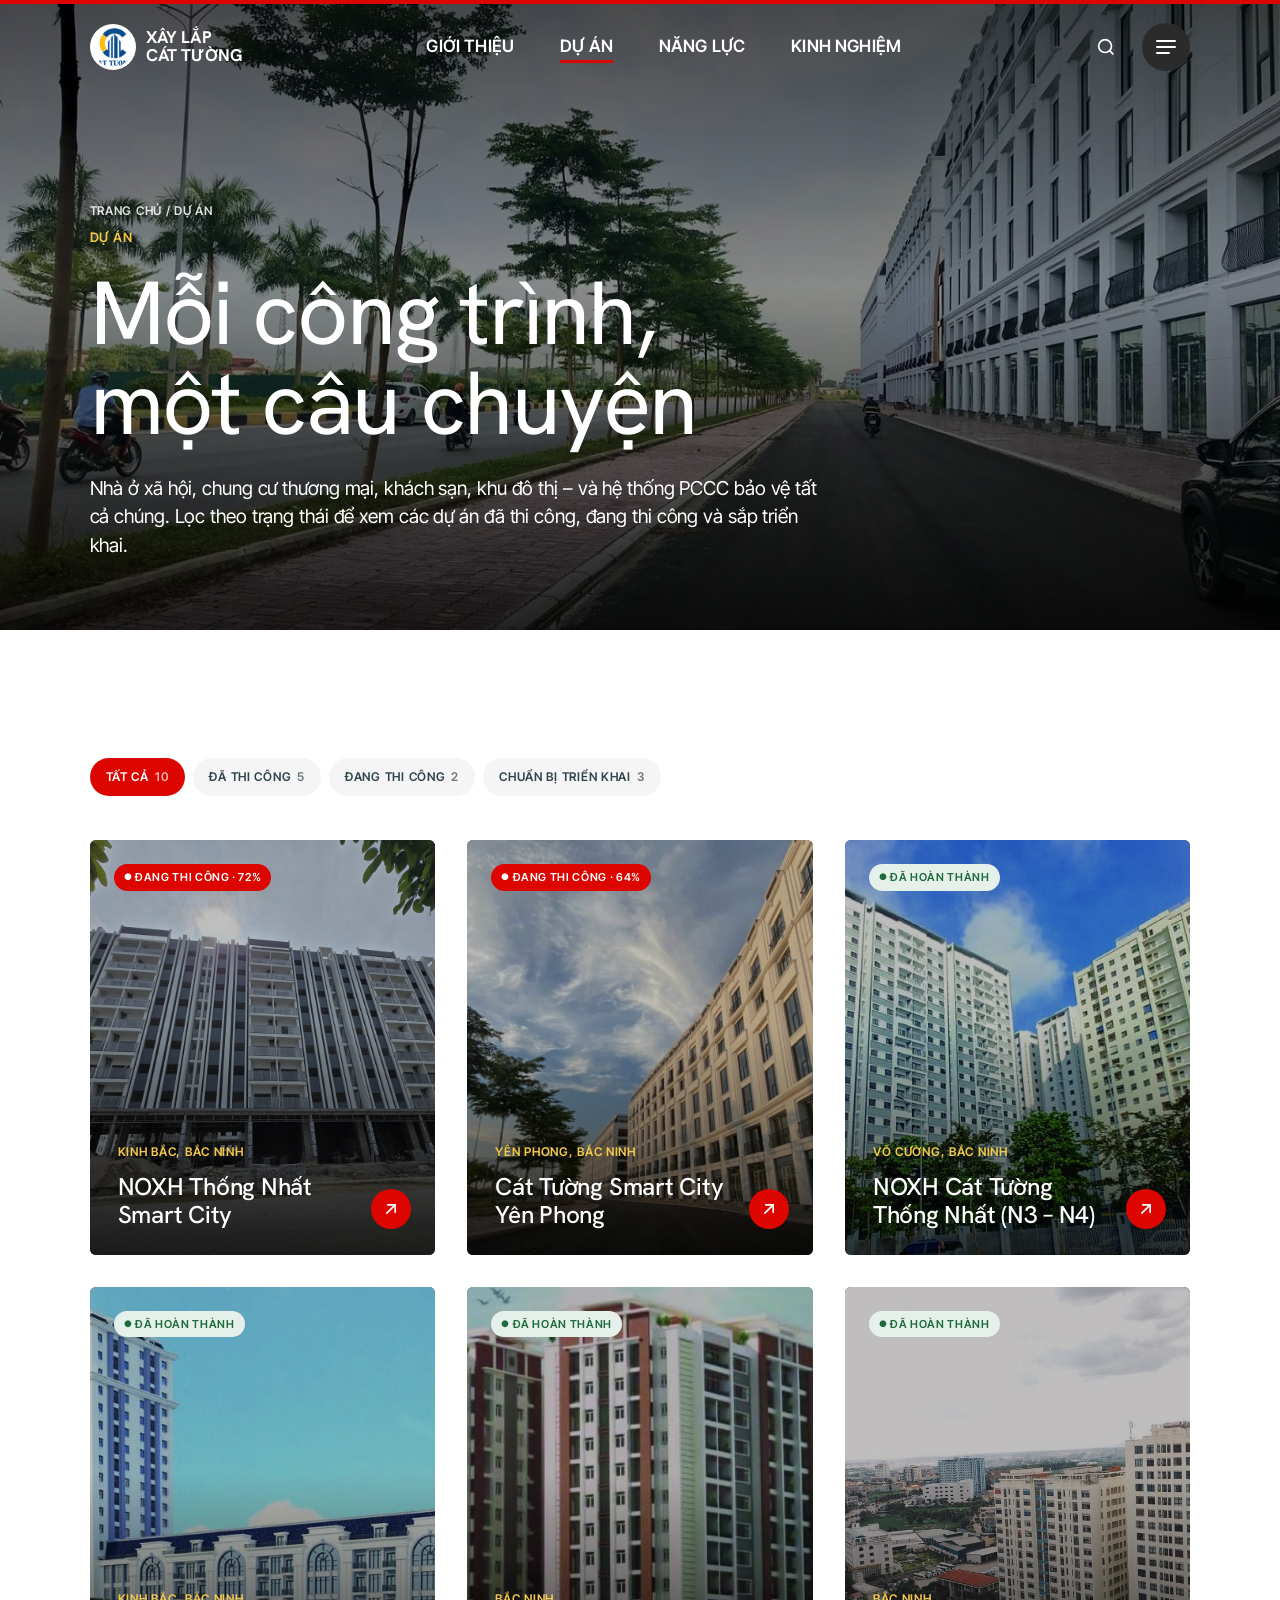
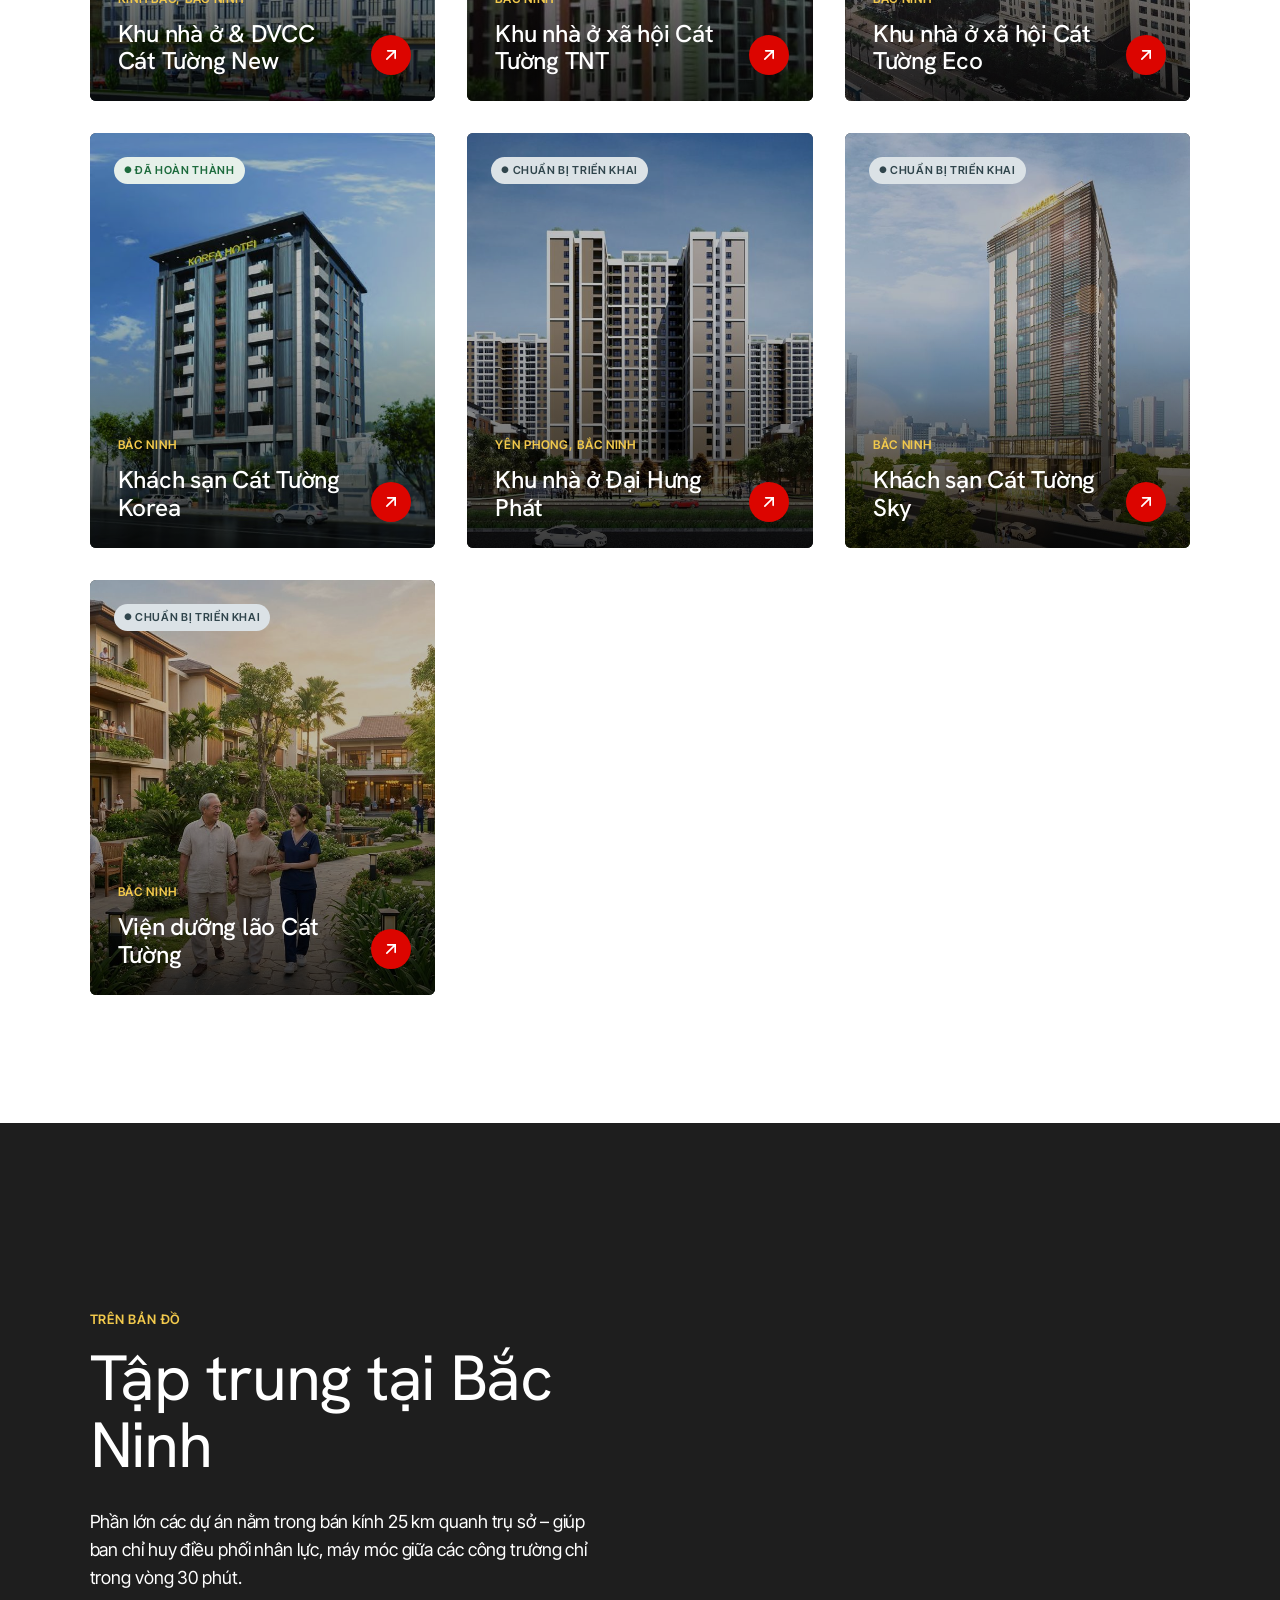
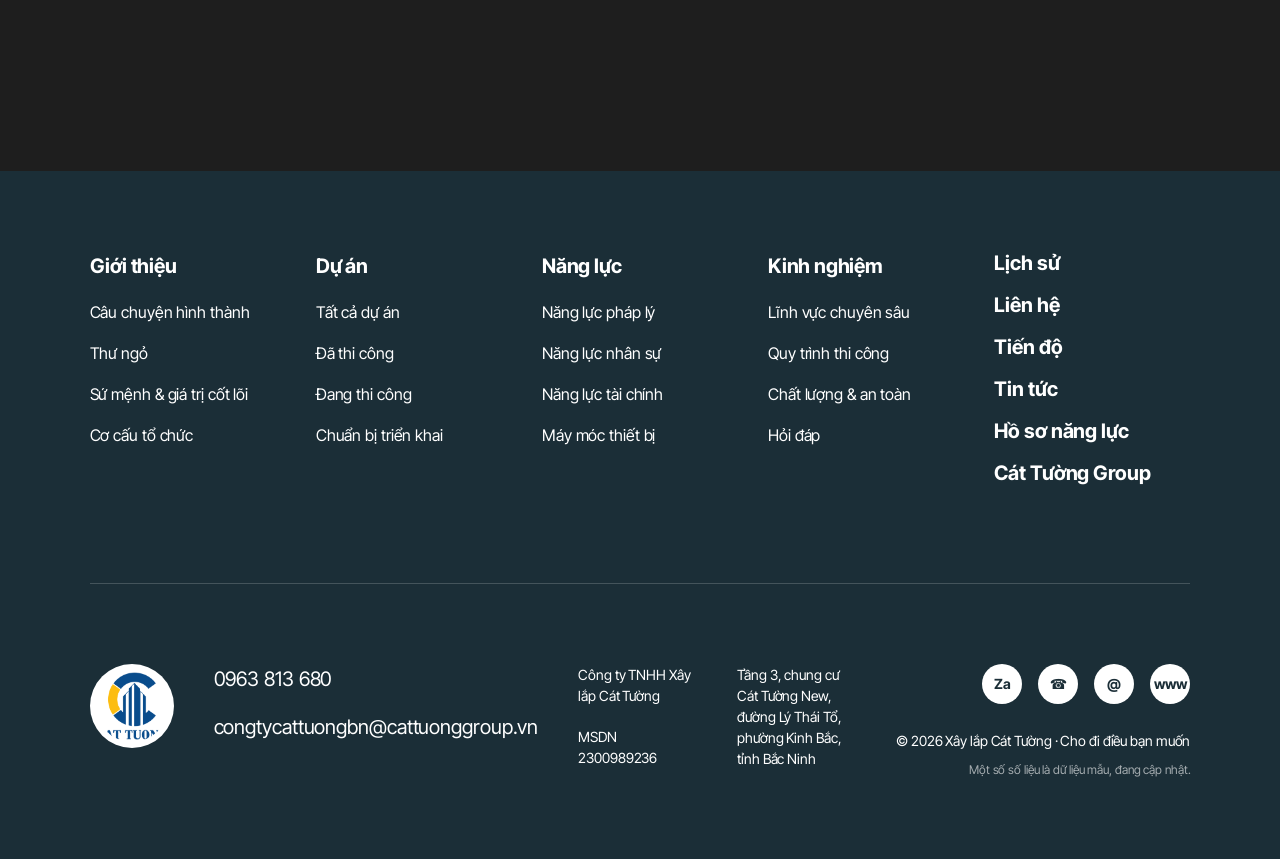
==== commit 150f2631: "Bỏ nhãn vàng ở hero, cắt logo chìm khỏi video hero, đổi nhãn in hoa sang chữ sans Co-Authored-By: Cl" ====
--- a/du-an-chi-tiet.html
+++ b/du-an-chi-tiet.html
@@ -6,7 +6,7 @@
 <meta name="description" content="Thông tin chi tiết dự án do Công ty TNHH Xây lắp Cát Tường thi công.">
 <link rel="icon" href="img/logo.png">
 <link rel="preconnect" href="https://fonts.googleapis.com"><link rel="preconnect" href="https://fonts.gstatic.com" crossorigin>
-<link href="https://fonts.googleapis.com/css2?family=Hanken+Grotesk:wght@400;500;600;700&family=Inter+Tight:ital,wght@0,400;0,500;0,600;0,700;1,400&family=Geist+Mono:wght@400;500&display=swap" rel="stylesheet">
+<link href="https://fonts.googleapis.com/css2?family=Hanken+Grotesk:wght@400;500;600;700&family=Inter+Tight:ital,wght@0,400;0,500;0,600;0,700;1,400&display=swap" rel="stylesheet">
 <link rel="stylesheet" href="assets/style.css">
 </head>
 <body data-page="du-an">
--- a/assets/style.css
+++ b/assets/style.css
@@ -10,7 +10,7 @@
   --max:1240px;--gut:clamp(16px,7vw,100px);--radius:6px;
   --font:'Inter Tight',ui-sans-serif,system-ui,sans-serif;
   --f-head:'Hanken Grotesk',ui-sans-serif,system-ui,sans-serif;
-  --f-mono:'Geist Mono',ui-monospace,SFMono-Regular,Menlo,Consolas,monospace;
+  --f-mono:'Inter Tight',ui-sans-serif,system-ui,sans-serif;
 }
 *{box-sizing:border-box;margin:0;padding:0}
 html{scroll-behavior:smooth}
@@ -128,7 +128,7 @@
 .sec{padding:clamp(80px,10vw,140px) 0}
 .sec.soft{background:var(--soft)}
 .sec.dark,.sec.blue{background:var(--black);color:#fff}
-.sec.dots,.dots{background-color:#fff;background-image:radial-gradient(#cfd8dd 1.2px,transparent 1.3px);background-size:22px 22px}
+/* (đã bỏ nền chấm bi) */
 .eyebrow{display:inline-block;font-size:13px;color:var(--red)}
 .dark .eyebrow,.vbg .eyebrow{color:var(--yellow)}
 .eyebrow::before{content:none}
@@ -501,3 +501,21 @@
 .dark .ms li.d::after{background:var(--yellow);border-color:var(--yellow)}
 .dark .ms li.c b{color:var(--yellow)}
 .gal{grid-auto-flow:dense}
+/* sứ mệnh 4 đối tượng & giá trị cốt lõi (theo Sổ tay văn hoá) */
+.mis{display:grid;grid-template-columns:1fr 1fr;gap:34px 40px;margin-top:10px}
+.mis div{border-top:1px solid var(--teal);padding-top:18px}
+.mis b{display:block;font-family:var(--f-mono);font-weight:400;font-size:12px;text-transform:uppercase;letter-spacing:.03em;color:var(--red);margin-bottom:10px}
+.mis p{font-size:17px;line-height:1.5}
+.vals{display:grid;grid-template-columns:repeat(3,1fr);gap:50px 40px}
+.vals div{border-top:1px solid var(--teal);padding-top:22px}
+.vals span{font-family:var(--f-mono);font-size:12px;color:var(--red)}
+.vals h3{font-size:clamp(34px,3.4vw,48px);margin:8px 0 12px;letter-spacing:-.02em}
+.vals p{font-size:17px}
+.slogan{font-family:var(--f-mono);font-size:13px;text-transform:uppercase;letter-spacing:.08em;color:var(--yellow);display:block;margin-bottom:22px}
+@media (max-width:900px){.mis{grid-template-columns:1fr}.vals{grid-template-columns:1fr 1fr}}
+@media (max-width:560px){.vals{grid-template-columns:1fr}}
+@media (max-width:1000px){.icon-row[style*="repeat(4"],.icon-row[style*="repeat(5"]{grid-template-columns:1fr 1fr !important}}
+@media (max-width:560px){.icon-row[style*="repeat(4"],.icon-row[style*="repeat(5"]{grid-template-columns:1fr !important}}
+/* nhãn in hoa: chữ sans đậm thay cho chữ đơn cách */
+.eyebrow,.meganav h5,.mega h4,.pc small,.lcard small,.card small,.tile .n,.hero-news .nc small,.crumbs,.subnav a,.chip,.tag,.badge-sample,.facts dt,.tbl th,.form label,.mis b,.vals span,.ms li b,.chap .side .no,.chap figcaption,blockquote.q cite,.doc span,.pill-list span,.btn,.car-count,.legacy .yrs button,.tl-years button,.step::before,.org .node b,.meganav .post small,.mbar a,.lb p,.tbl td::before,.stat b sup,.prog-top b{font-weight:600;letter-spacing:.06em}
+.legacy .yrs button,.car-count,.prog-top b,.step::before{letter-spacing:.02em}
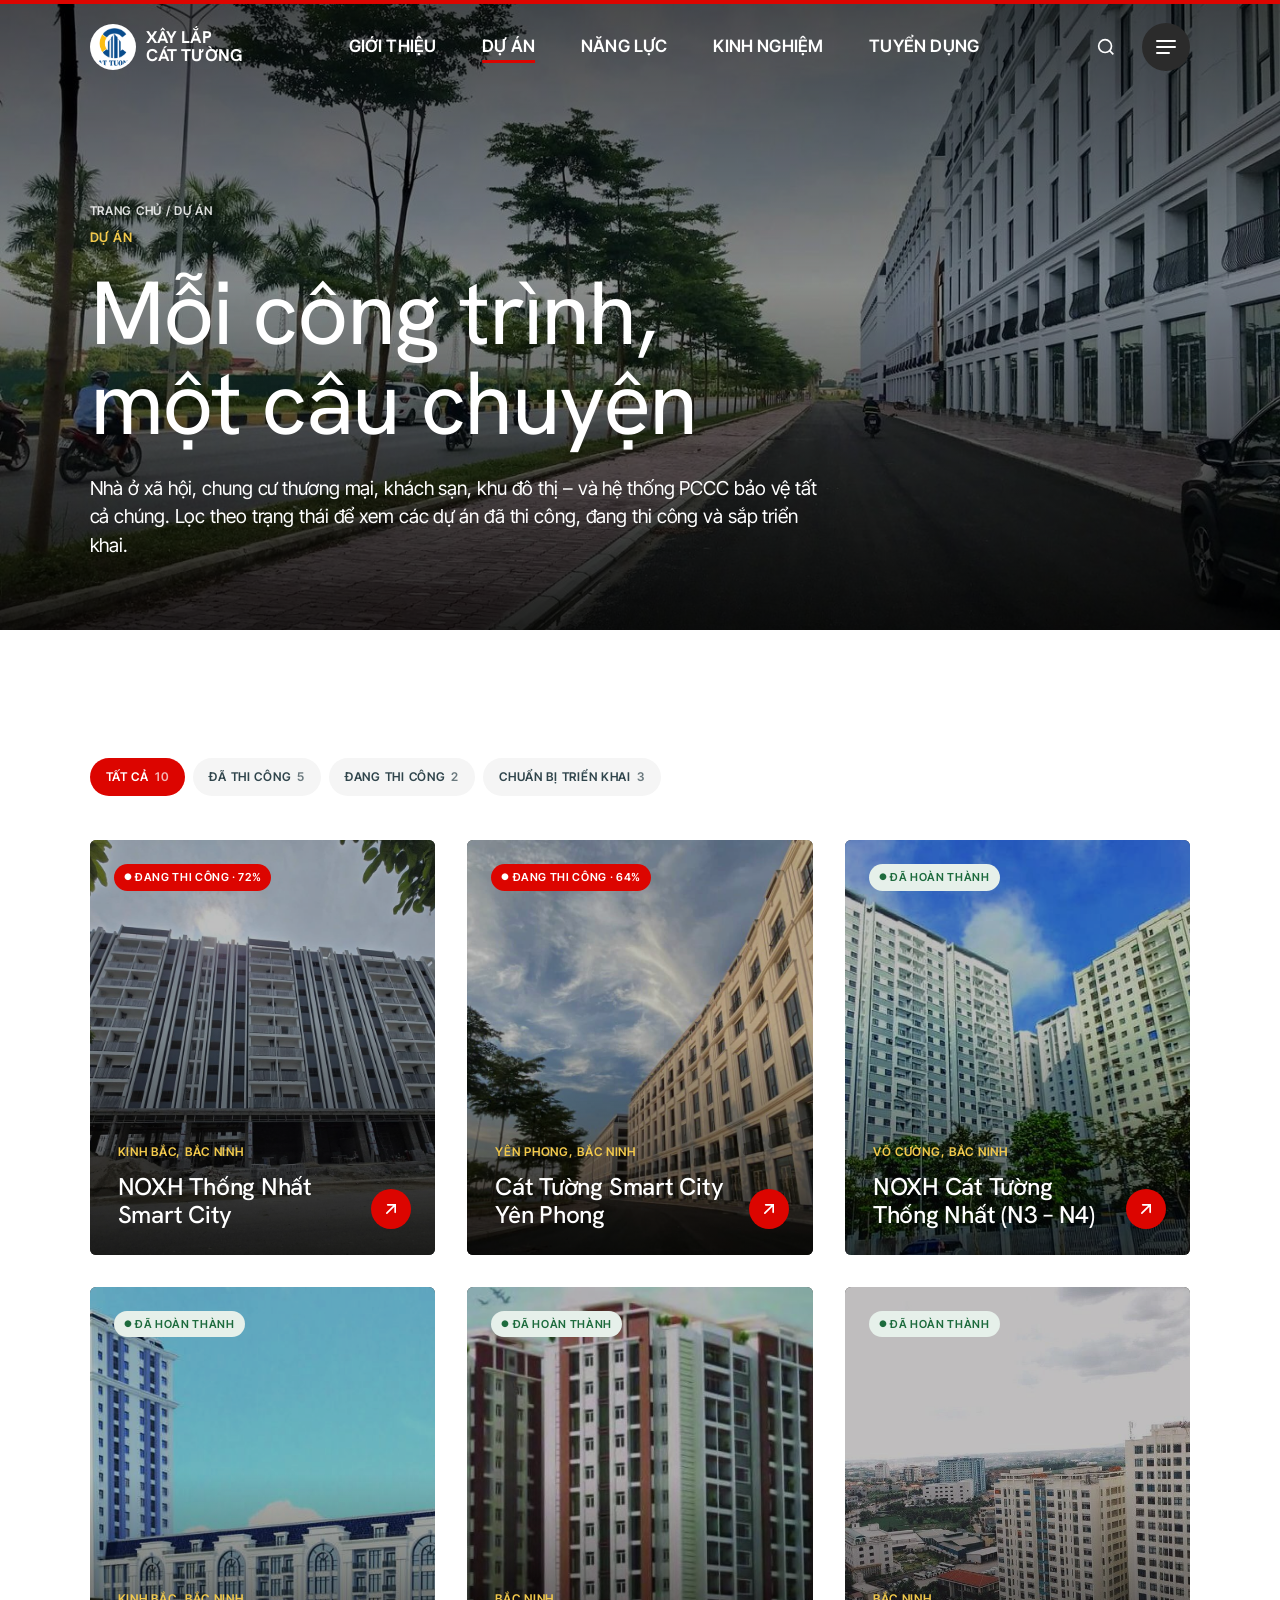
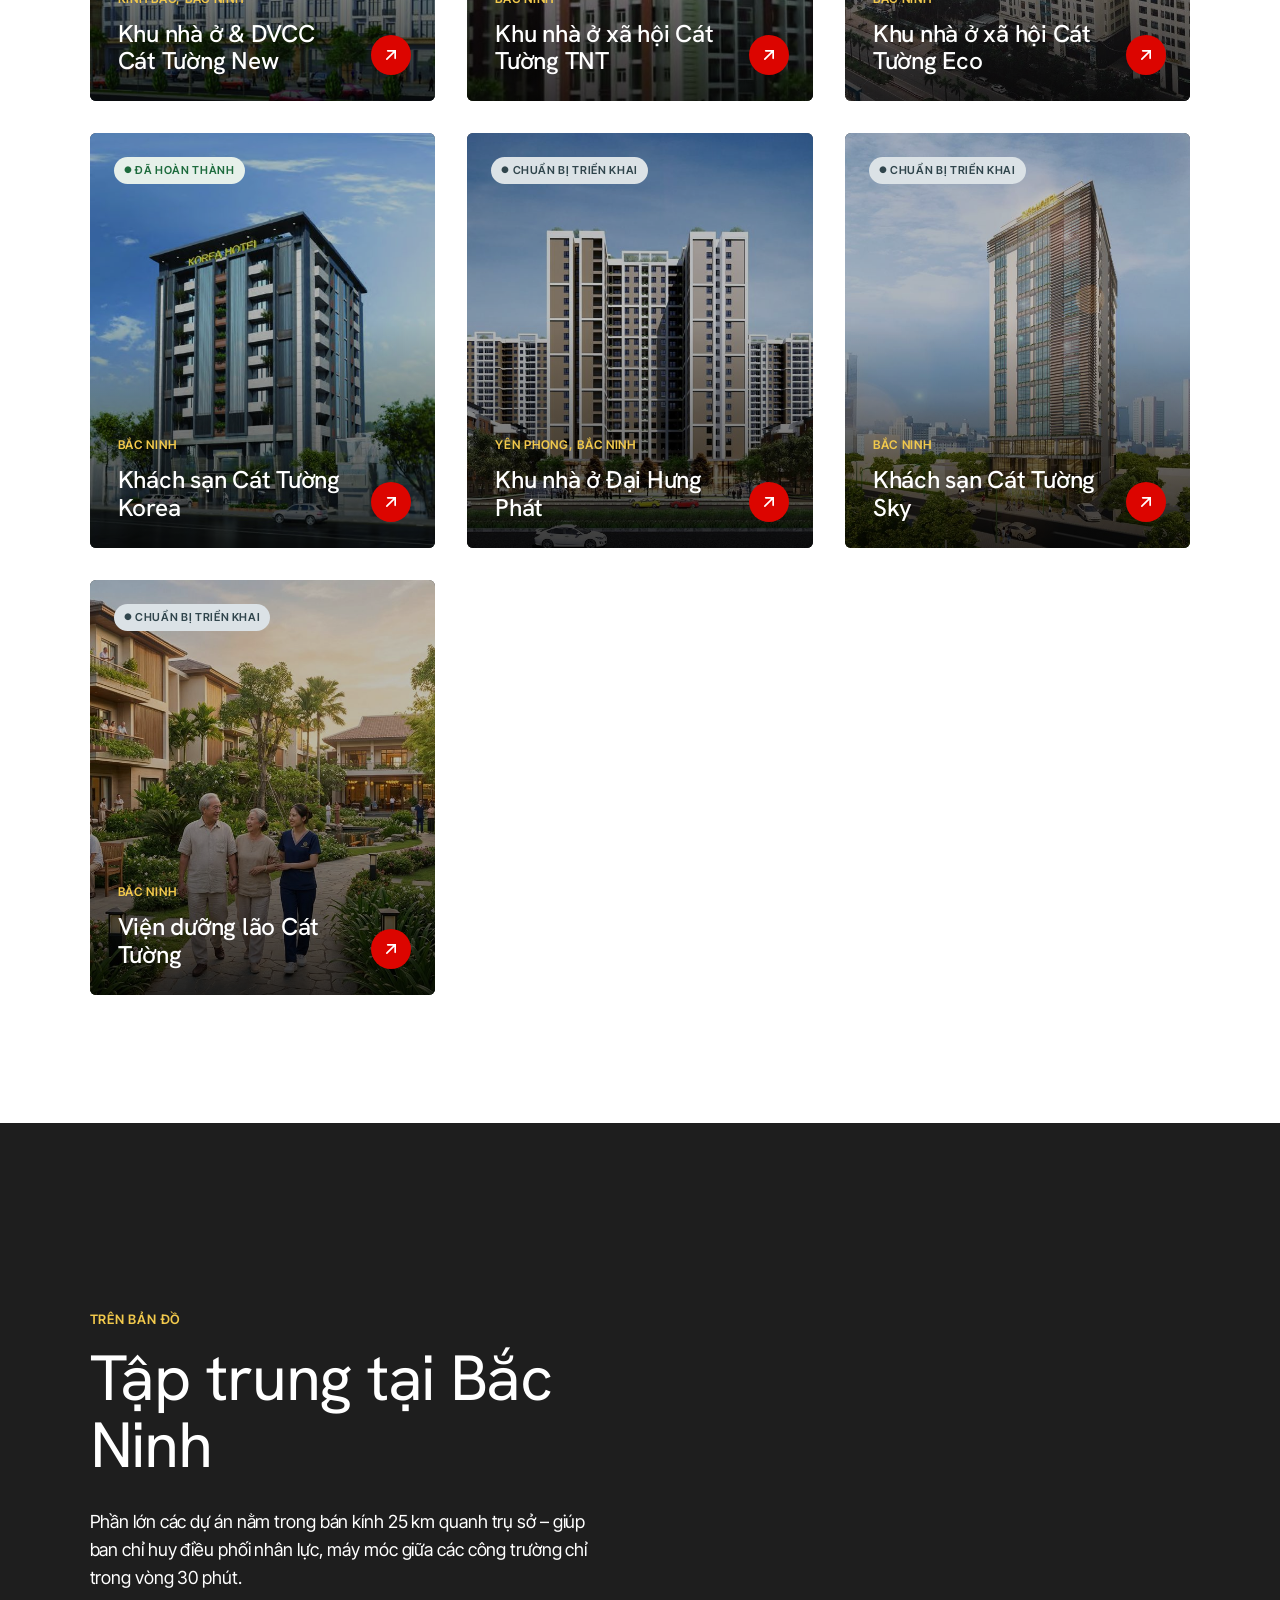
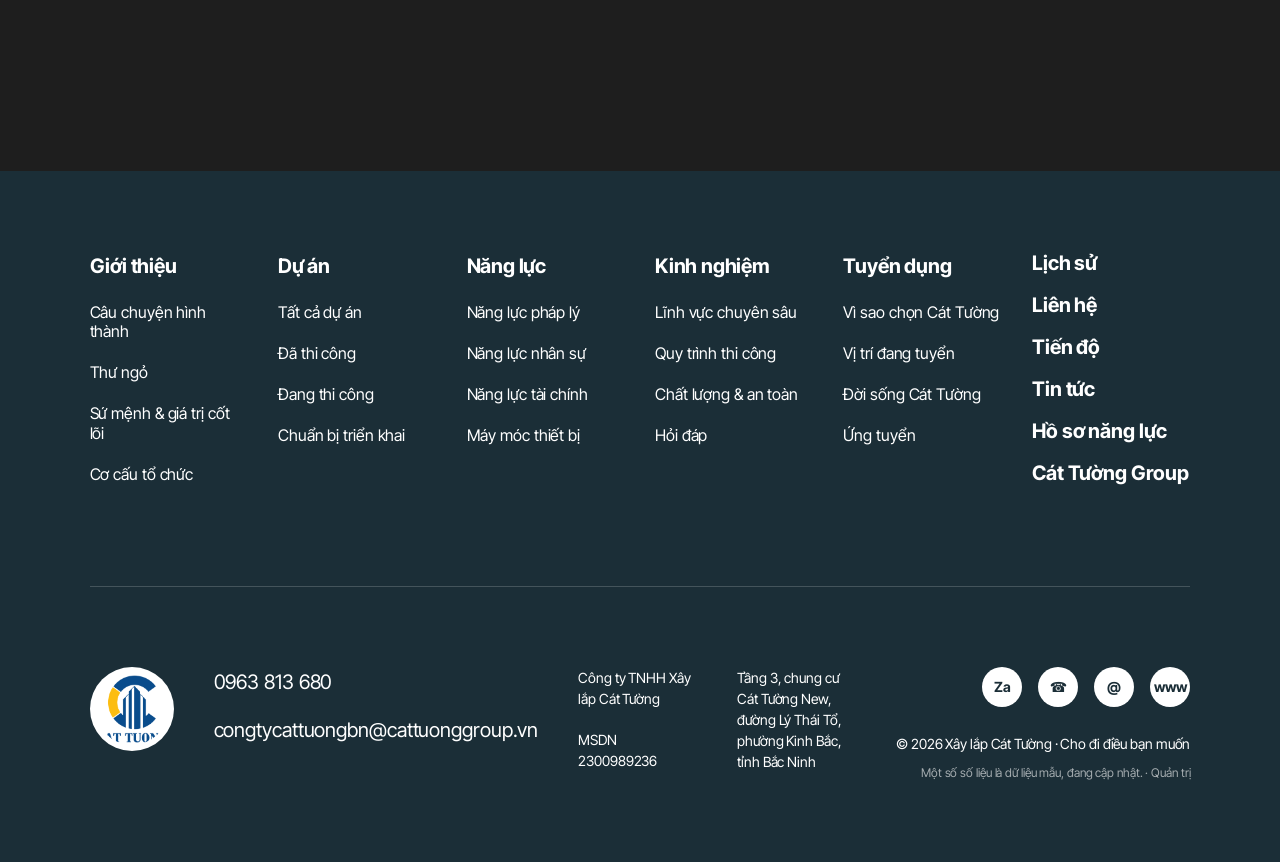
==== commit 8645da4e: "Thêm trang quản trị (admin.html): đăng tin, sửa dự án/nhật ký/tuyển dụng/dòng thời gian/thông tin cô" ====
--- a/du-an-chi-tiet.html
+++ b/du-an-chi-tiet.html
@@ -11,7 +11,7 @@
 </head>
 <body data-page="du-an">
 <main id="main"><div id="root"></div></main>
-<script src="assets/data.js"></script>
+<script>document.write('<scr'+'ipt src="assets/data.js?v='+Math.floor(Date.now()/60000)+'"></scr'+'ipt>')</script>
 <script src="assets/app.js"></script>
 <script>
 const id=new URLSearchParams(location.search).get('id'), P=CT.projects;
--- a/assets/style.css
+++ b/assets/style.css
@@ -519,3 +519,17 @@
 /* nhãn in hoa: chữ sans đậm thay cho chữ đơn cách */
 .eyebrow,.meganav h5,.mega h4,.pc small,.lcard small,.card small,.tile .n,.hero-news .nc small,.crumbs,.subnav a,.chip,.tag,.badge-sample,.facts dt,.tbl th,.form label,.mis b,.vals span,.ms li b,.chap .side .no,.chap figcaption,blockquote.q cite,.doc span,.pill-list span,.btn,.car-count,.legacy .yrs button,.tl-years button,.step::before,.org .node b,.meganav .post small,.mbar a,.lb p,.tbl td::before,.stat b sup,.prog-top b{font-weight:600;letter-spacing:.06em}
 .legacy .yrs button,.car-count,.prog-top b,.step::before{letter-spacing:.02em}
+.ftr-top{grid-template-columns:repeat(6,1fr)}
+@media (max-width:1000px){.ftr-top{grid-template-columns:1fr 1fr}}
+@media (max-width:1240px) and (min-width:1101px){.nav>li>a{padding:30px 14px;font-size:16px}}
+/* bài viết tin tức */
+.article{max-width:760px;margin:0 auto;font-size:19px;line-height:1.65}
+.article p{margin-bottom:22px}
+.article h2{font-size:clamp(28px,3vw,38px);margin:40px 0 18px;letter-spacing:-.015em}
+.article h3{font-size:24px;margin:32px 0 14px}
+.article img{width:100%;height:auto;border-radius:var(--radius);margin:28px 0}
+.article ul,.article ol{margin:0 0 22px 24px}
+.article li{margin-bottom:8px}
+.article a{color:var(--red);text-decoration:underline}
+.article blockquote{font-family:var(--f-head);font-size:24px;border-left:3px solid var(--red);padding-left:24px;margin:30px 0}
+.posts:has(> :only-child) .card:first-child .ph{height:auto;aspect-ratio:16/9}
